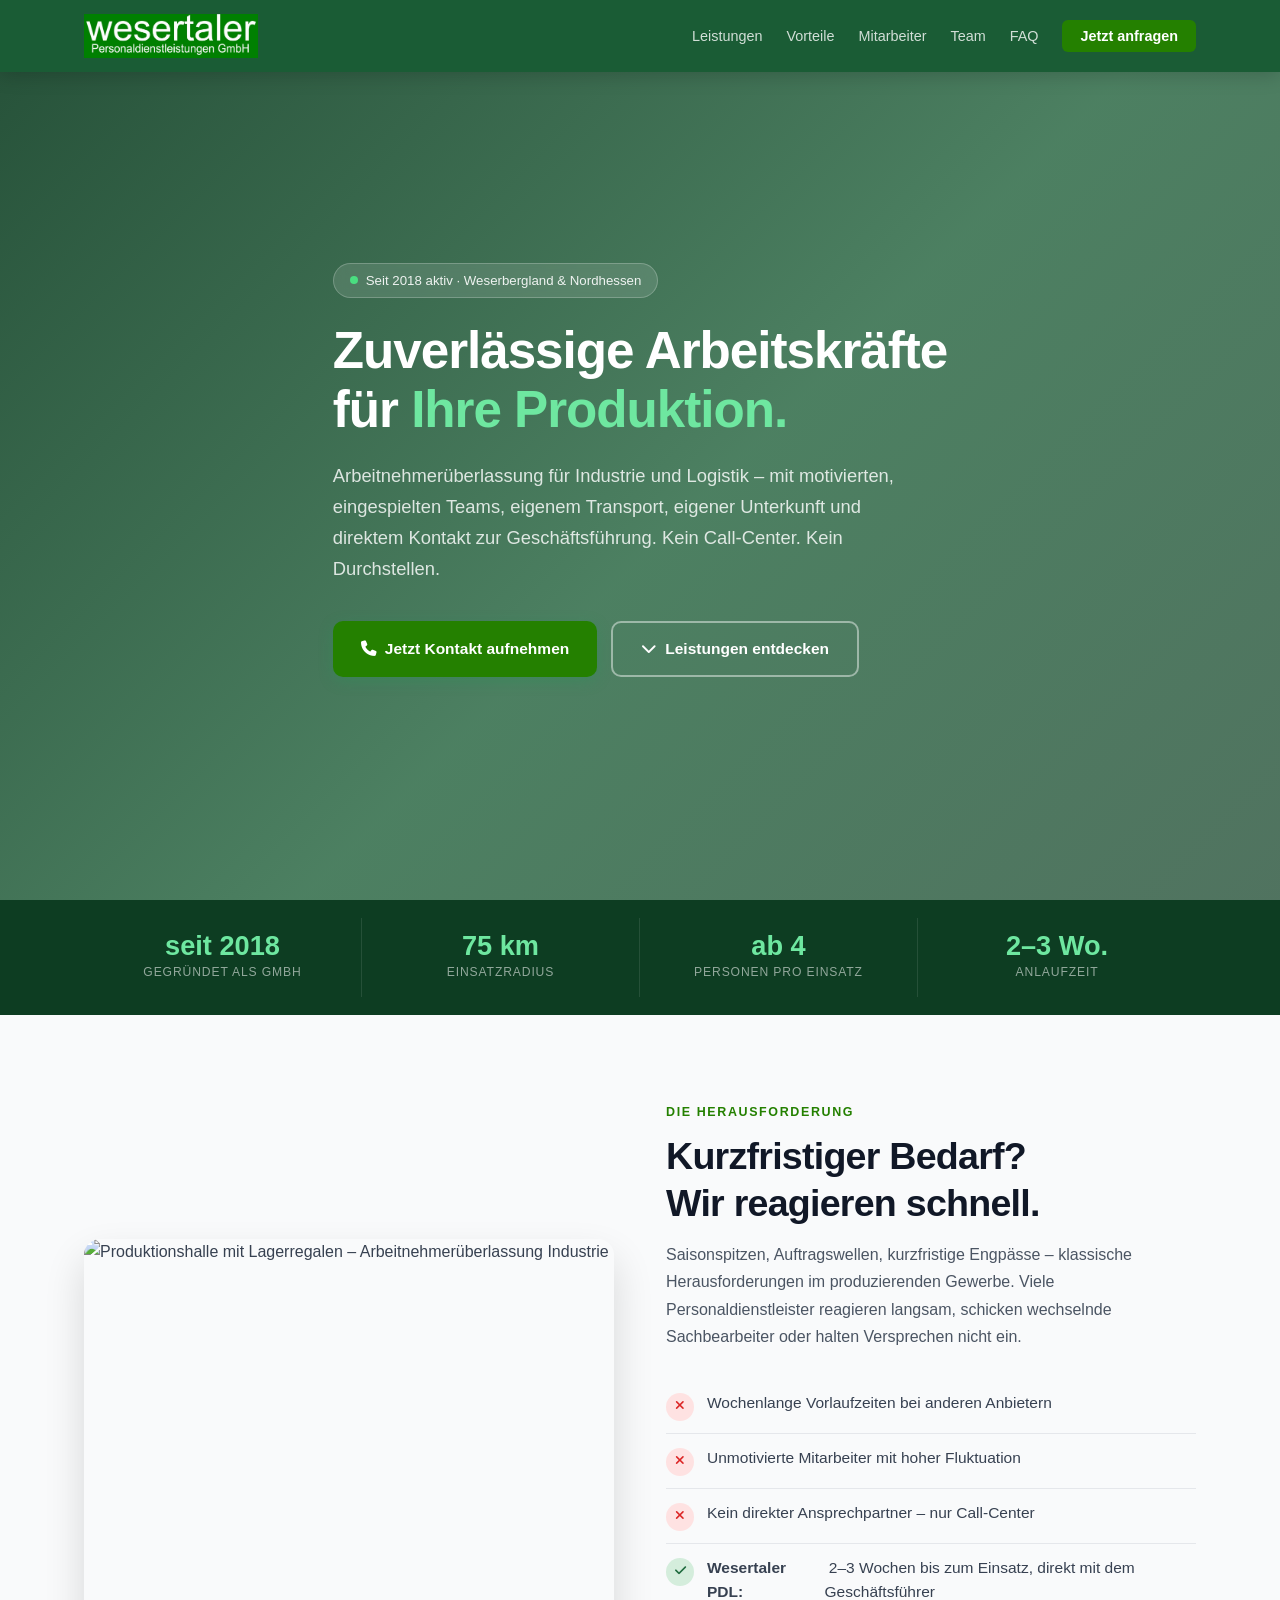
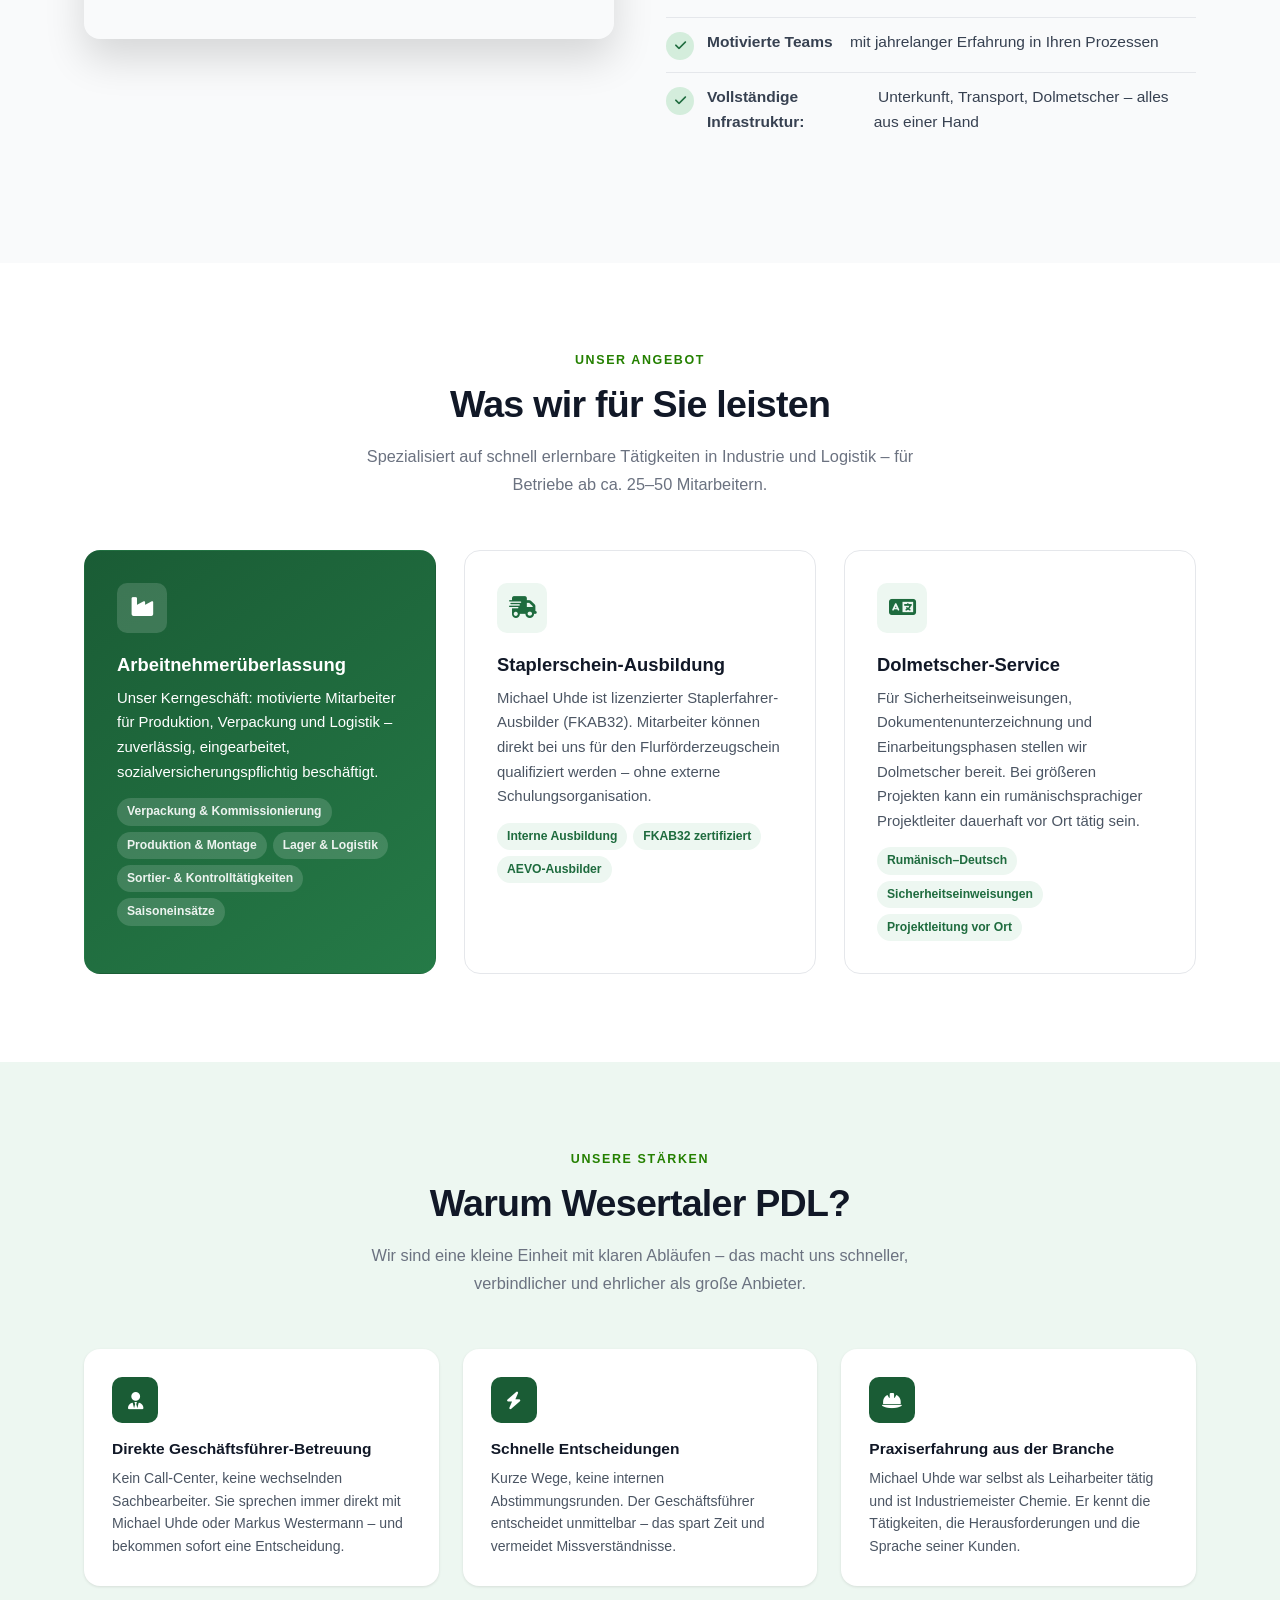
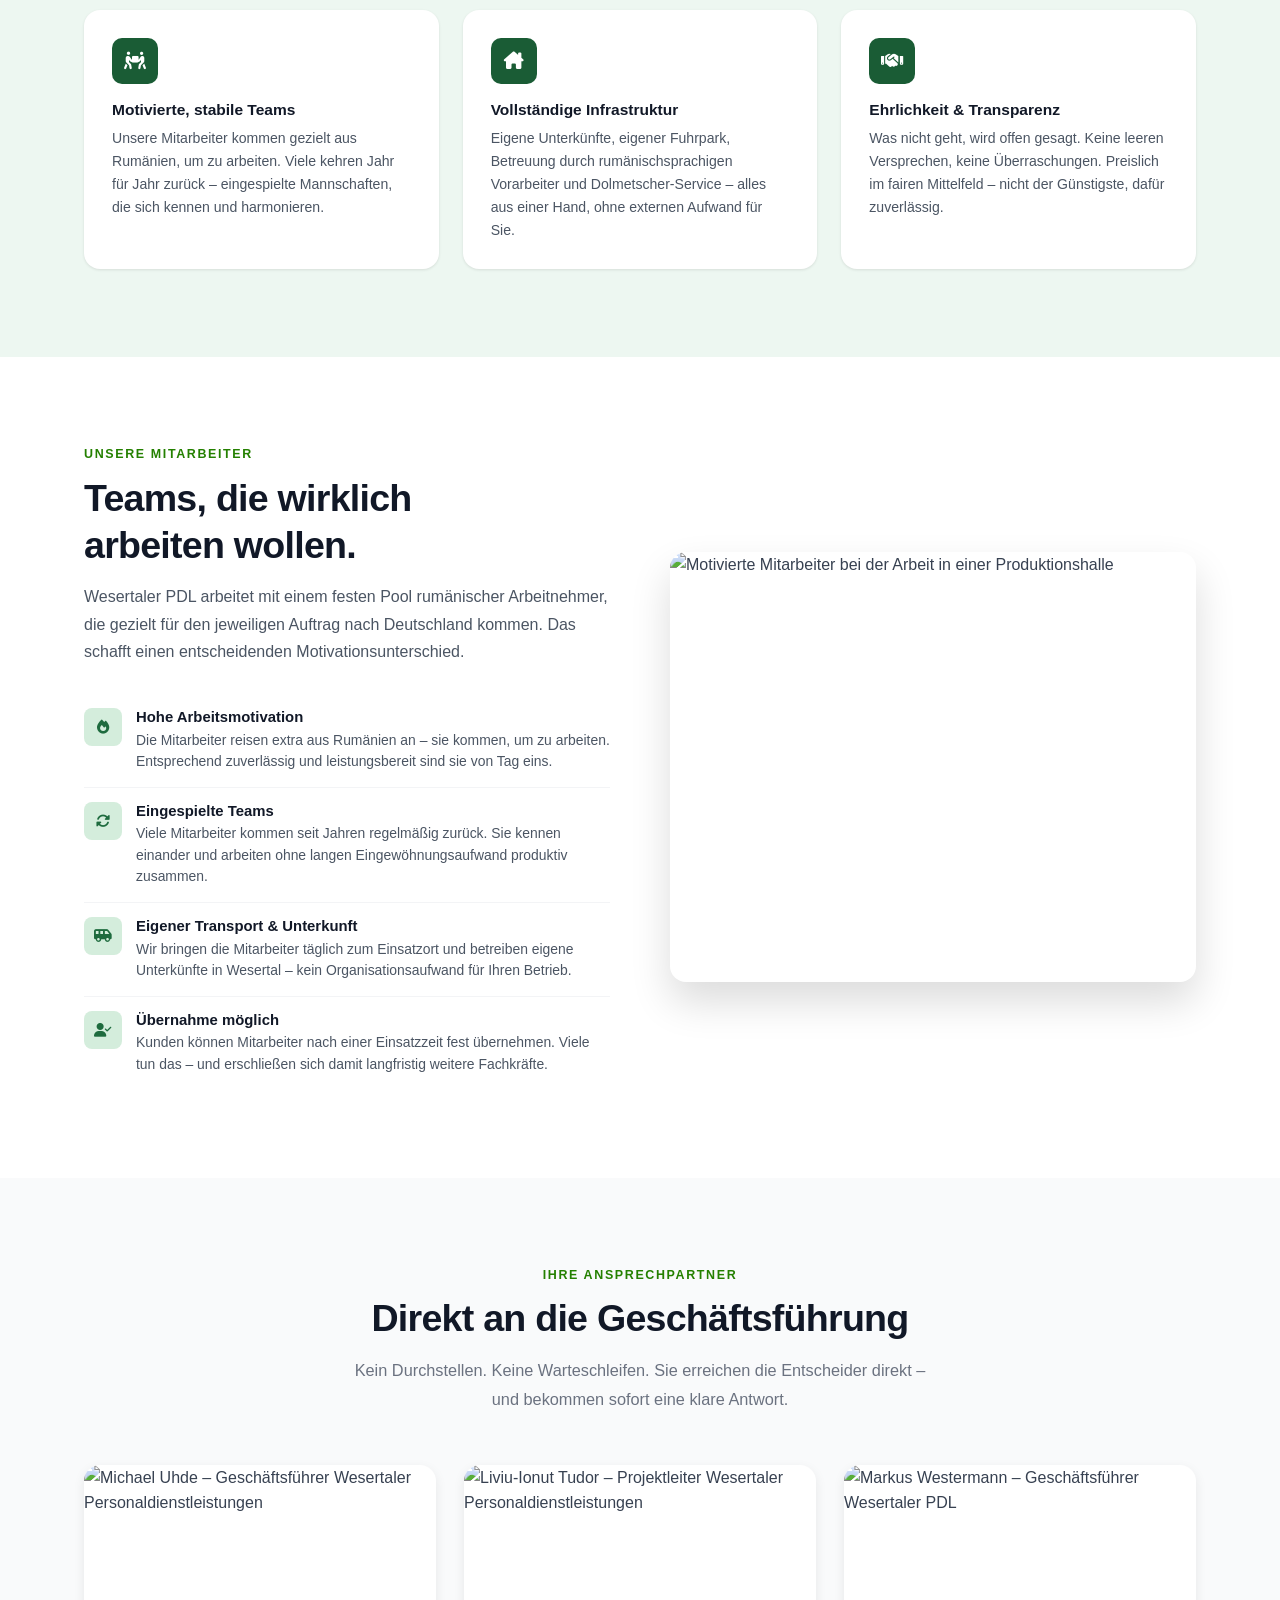
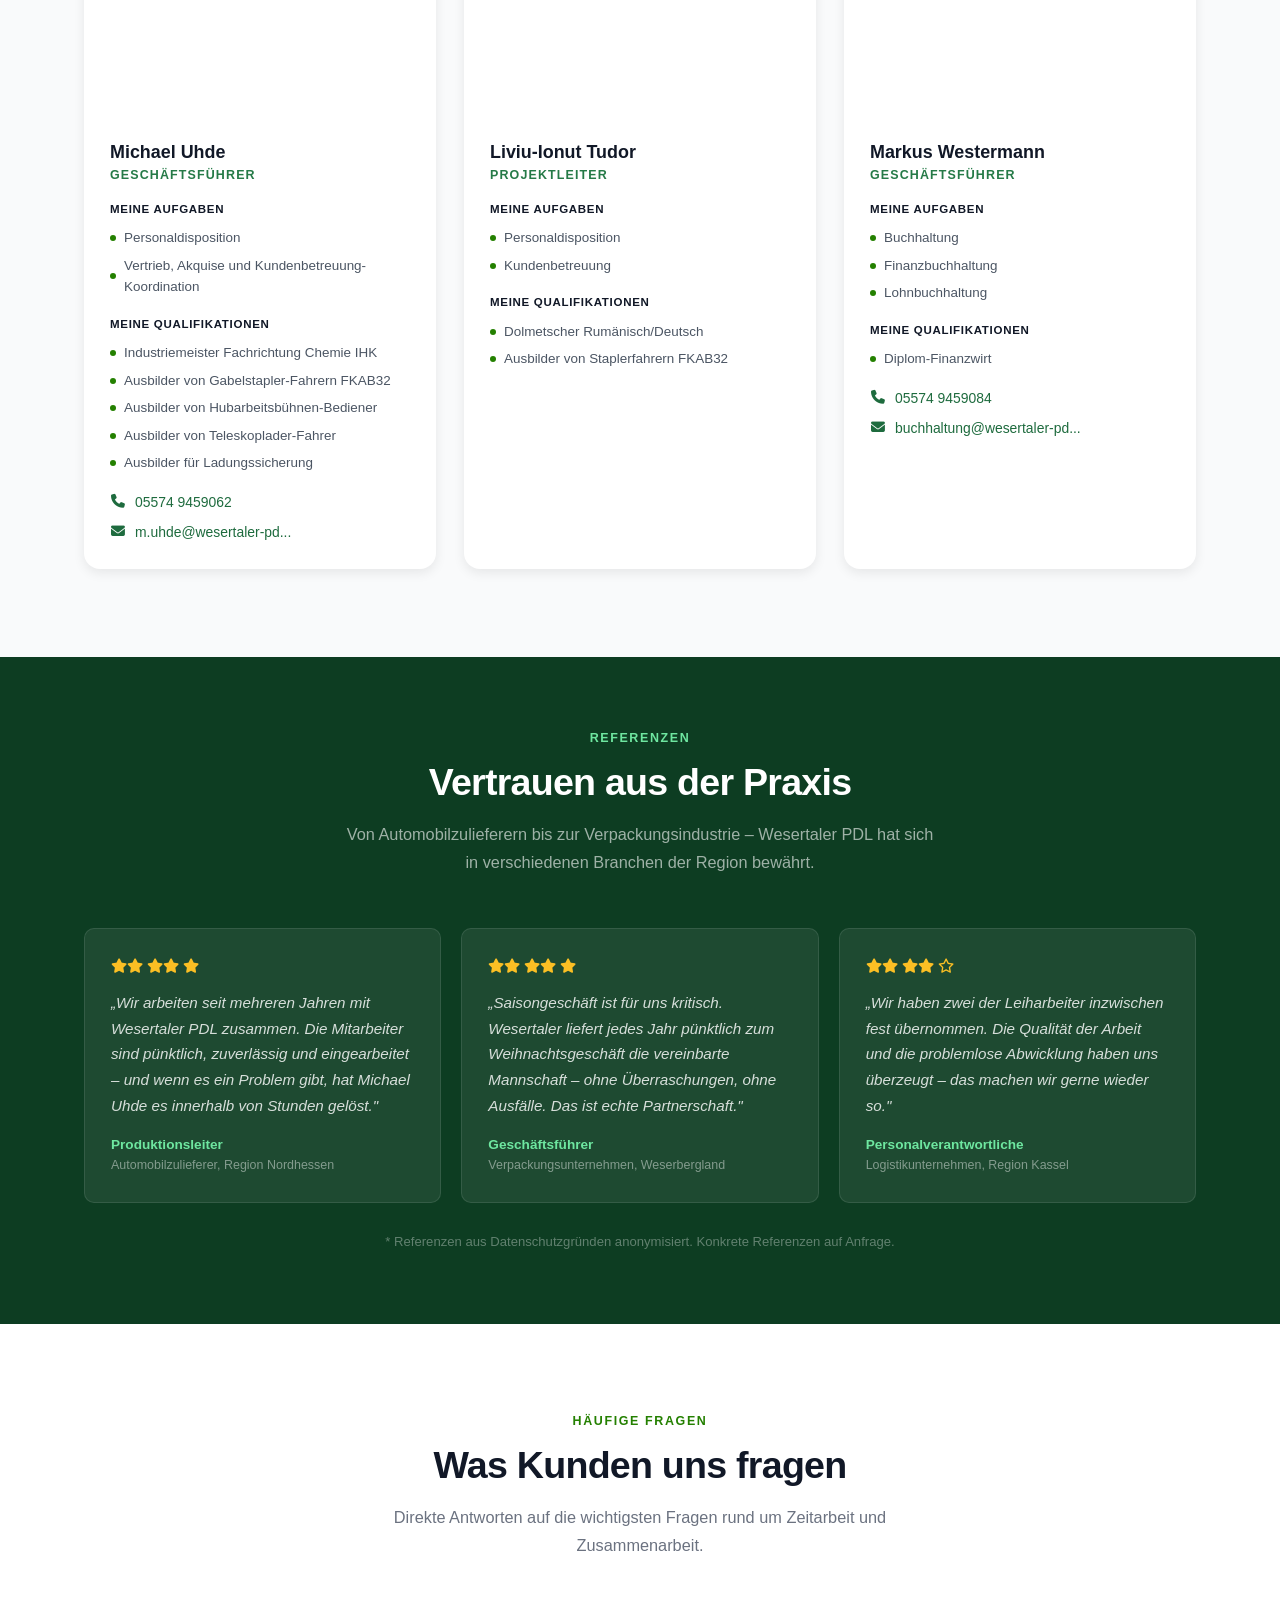
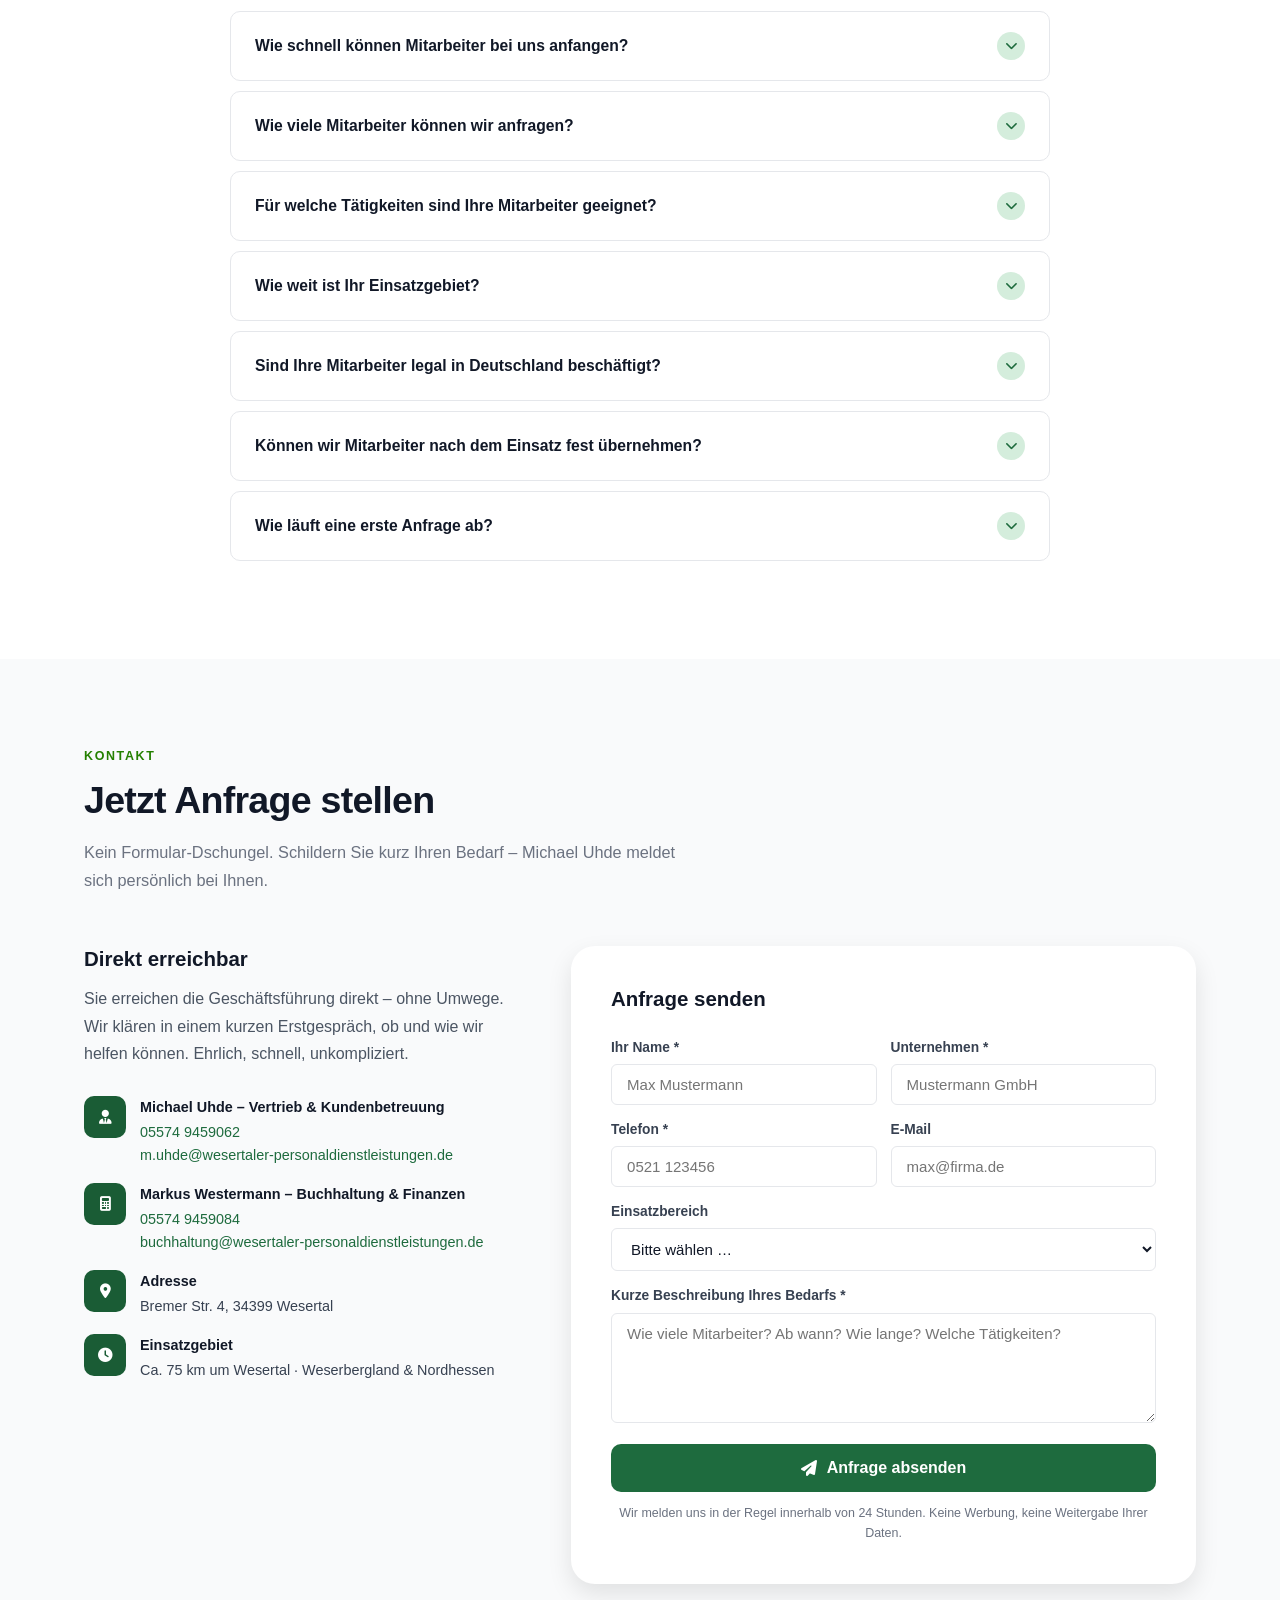
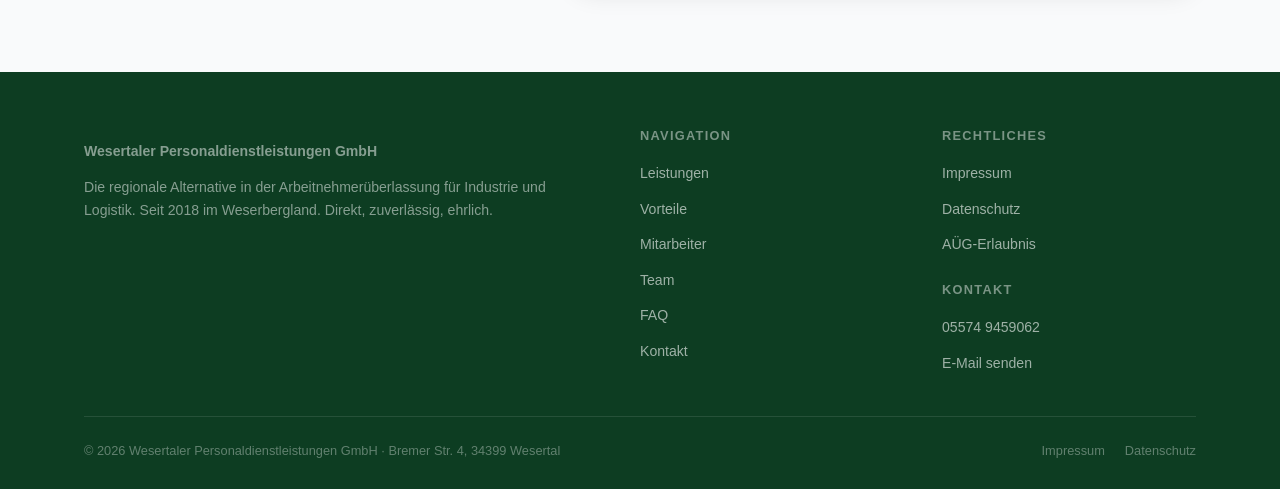
==== index.html @ f21f9b92 "Update index.html: Remove Google Fonts, adjust styles, and enhance team section with new member deta" ====
<!DOCTYPE html>
<html lang="de">
<head>
  <meta charset="UTF-8">
  <meta name="viewport" content="width=device-width, initial-scale=1.0">
  <title>Zeitarbeit Wesertal – Wesertaler Personaldienstleistungen GmbH</title>
  <meta name="description" content="Arbeitnehmerüberlassung für Industrie und Logistik im Weserbergland. Direkter Kontakt zur Geschäftsführung, motivierte Teams, schnelle Verfügbarkeit. ☎ 05574 9459062">
  <meta name="keywords" content="Zeitarbeit Wesertal, Leiharbeit Produktion Nordhessen, Personaldienstleister Mittelstand, Arbeitnehmerüberlassung Industrie, Zeitarbeitsfirma Weserbergland">
  <meta name="robots" content="index, follow">
  <meta property="og:title" content="Wesertaler Personaldienstleistungen GmbH – Zeitarbeit Industrie & Logistik">
  <meta property="og:description" content="Ihre regionale Alternative in der Arbeitnehmerüberlassung. Motivierte Teams für Produktion und Logistik. Direkt vom Geschäftsführer betreut.">
  <meta property="og:type" content="website">
  <meta property="og:url" content="https://www.wesertaler-personaldienstleistungen.de/">

  <link rel="stylesheet" href="https://cdnjs.cloudflare.com/ajax/libs/font-awesome/6.5.0/css/all.min.css">

  <style>
    /* ===== VARIABLEN & RESET ===== */
    *, *::before, *::after { box-sizing: border-box; margin: 0; padding: 0; }

    :root {
      --brand: #248000;
      --g900: #0d3d22;
      --g800: #1a5c35;
      --g700: #1e6b3e;
      --g600: #257a47;
      --g500: #2e9158;
      --g400: #3dab6d;
      --g100: #d4eddc;
      --g50:  #edf7f1;
      --white: #ffffff;
      --gray50:  #f9fafb;
      --gray100: #f3f4f6;
      --gray200: #e5e7eb;
      --gray300: #d1d5db;
      --gray500: #6b7280;
      --gray600: #4b5563;
      --gray700: #374151;
      --gray900: #111827;
      --shadow-sm: 0 1px 3px rgba(0,0,0,.1);
      --shadow-md: 0 4px 12px rgba(0,0,0,.08);
      --shadow-lg: 0 10px 24px rgba(0,0,0,.1);
      --shadow-xl: 0 20px 40px rgba(0,0,0,.14);
      --r-sm: 6px; --r-md: 10px; --r-lg: 16px; --r-xl: 24px;
      --font-head: 'Arial Black', 'Arial Bold', Arial, sans-serif;
      --font: Arial, 'Helvetica Neue', Helvetica, sans-serif;
    }

    html { scroll-behavior: smooth; }

    body {
      font-family: var(--font);
      color: var(--gray700);
      line-height: 1.6;
      font-size: 16px;
      background: var(--white);
    }

    h1, h2, h3, h4, h5 { font-family: var(--font-head); color: var(--gray900); line-height: 1.25; font-weight: 900; }
    a { color: inherit; text-decoration: none; }
    img { max-width: 100%; height: auto; display: block; }

    .container { max-width: 1160px; margin: 0 auto; padding: 0 24px; }

    /* ===== NAVIGATION ===== */
    .nav {
      position: fixed; top: 0; left: 0; right: 0; z-index: 100;
      background: var(--g800);
      box-shadow: 0 2px 20px rgba(0,0,0,.2);
    }
    .nav-inner {
      display: flex; align-items: center; justify-content: space-between;
      padding: 14px 24px; max-width: 1160px; margin: 0 auto;
    }
    .nav-logo {
      display: flex; align-items: center;
    }
    .nav-logo-img {
      height: 44px; width: auto; display: block;
    }
    .nav-links { display: flex; align-items: center; gap: 24px; list-style: none; }
    .nav-links a {
      color: rgba(255,255,255,.8); font-size: .9rem; font-weight: 500;
      transition: color .2s;
    }
    .nav-links a:hover { color: var(--white); }
    .nav-cta {
      background: var(--brand) !important; color: var(--white) !important;
      padding: 8px 18px !important; border-radius: var(--r-sm) !important;
      font-weight: 600 !important;
    }
    .nav-cta:hover { background: var(--g400) !important; }
    .nav-toggle {
      display: none; background: none; border: none;
      color: white; font-size: 1.4rem; cursor: pointer;
    }

    /* ===== HERO ===== */
    .hero {
      position: relative; min-height: 100vh;
      display: flex; align-items: center; overflow: hidden;
    }
    .hero-bg {
      position: absolute; inset: 0;
      background-image: url('https://images.unsplash.com/photo-1504328345606-18bbc8c9d7d1?w=1600&q=80');
      background-size: cover; background-position: center;
    }
    .hero-overlay {
      position: absolute; inset: 0;
      background: linear-gradient(135deg, rgba(13,61,34,.90) 0%, rgba(26,92,53,.78) 55%, rgba(13,61,34,.72) 100%);
    }
    .hero-content {
      position: relative; z-index: 1; color: white;
      max-width: 740px; padding: 120px 24px 80px;
    }
    .hero-badge {
      display: inline-flex; align-items: center; gap: 8px;
      background: rgba(255,255,255,.12); border: 1px solid rgba(255,255,255,.22);
      backdrop-filter: blur(8px); padding: 6px 16px;
      border-radius: 100px; font-size: .83rem; font-weight: 500;
      color: rgba(255,255,255,.9); margin-bottom: 24px;
    }
    .hero-badge-dot {
      width: 8px; height: 8px; background: #4ade80;
      border-radius: 50%; animation: pulse 2s infinite;
    }
    @keyframes pulse { 0%,100%{opacity:1} 50%{opacity:.35} }

    .hero h1 {
      color: white;
      font-size: clamp(2rem, 5vw, 3.2rem);
      font-weight: 800; line-height: 1.15;
      margin-bottom: 20px; letter-spacing: -.02em;
    }
    .hero h1 span { color: #6ee7a0; }
    .hero-sub {
      font-size: clamp(.95rem, 2vw, 1.15rem);
      color: rgba(255,255,255,.82); line-height: 1.7;
      margin-bottom: 36px; max-width: 580px;
    }
    .hero-btns { display: flex; gap: 14px; flex-wrap: wrap; }

    .btn {
      display: inline-flex; align-items: center; gap: 8px;
      padding: 14px 28px; border-radius: var(--r-md);
      font-size: .97rem; font-weight: 600;
      cursor: pointer; border: none; transition: all .2s;
    }
    .btn-primary {
      background: var(--brand); color: white;
      box-shadow: 0 4px 14px rgba(46,145,88,.45);
    }
    .btn-primary:hover {
      background: var(--g400); transform: translateY(-2px);
      box-shadow: 0 6px 20px rgba(46,145,88,.55);
    }
    .btn-outline {
      background: transparent; color: white;
      border: 2px solid rgba(255,255,255,.45);
    }
    .btn-outline:hover {
      background: rgba(255,255,255,.1);
      border-color: rgba(255,255,255,.8);
    }

    /* ===== STATS BAR ===== */
    .stats-bar { background: var(--g900); padding: 18px 0; }
    .stats-inner {
      display: grid; grid-template-columns: repeat(4,1fr);
      max-width: 1160px; margin: 0 auto; padding: 0 24px;
    }
    .stat-item {
      display: flex; flex-direction: column; align-items: center;
      padding: 14px; text-align: center;
      border-right: 1px solid rgba(255,255,255,.1);
    }
    .stat-item:last-child { border-right: none; }
    .stat-num {
      font-size: 1.7rem; font-weight: 800;
      color: #6ee7a0; line-height: 1; margin-bottom: 4px;
    }
    .stat-lbl {
      font-size: .76rem; color: rgba(255,255,255,.55);
      font-weight: 500; text-transform: uppercase; letter-spacing: .07em;
    }

    /* ===== SECTIONS ALLGEMEIN ===== */
    section { padding: 88px 0; }
    .sec-label {
      font-size: .78rem; font-weight: 700; text-transform: uppercase;
      letter-spacing: .13em; color: var(--brand); margin-bottom: 10px;
    }
    .sec-title {
      font-size: clamp(1.6rem, 3vw, 2.35rem);
      font-weight: 800; color: var(--gray900);
      margin-bottom: 14px; letter-spacing: -.02em;
    }
    .sec-sub {
      font-size: 1.02rem; color: var(--gray500);
      max-width: 600px; line-height: 1.72;
    }
    .sec-header { margin-bottom: 52px; }
    .text-center { text-align: center; }
    .text-center .sec-sub { margin: 0 auto; }

    /* ===== PROBLEM / LÖSUNG ===== */
    .problem { background: var(--gray50); }
    .problem-grid {
      display: grid; grid-template-columns: 1fr 1fr;
      gap: 52px; align-items: center;
    }
    .problem-img {
      border-radius: var(--r-lg); overflow: hidden;
      box-shadow: var(--shadow-xl);
    }
    .problem-img img { width: 100%; height: 400px; object-fit: cover; }
    .problem-list { list-style: none; margin: 28px 0; }
    .problem-list li {
      display: flex; align-items: flex-start; gap: 13px;
      padding: 12px 0; border-bottom: 1px solid var(--gray200);
      font-size: .97rem; color: var(--gray700); line-height: 1.6;
    }
    .problem-list li:last-child { border-bottom: none; }
    .pl-icon {
      width: 28px; height: 28px; border-radius: 50%;
      display: flex; align-items: center; justify-content: center;
      font-size: .8rem; flex-shrink: 0; margin-top: 2px;
    }
    .pl-icon.bad  { background: #fee2e2; color: #dc2626; }
    .pl-icon.good { background: var(--g100); color: var(--g700); }

    /* ===== LEISTUNGEN ===== */
    .leistungen { background: var(--white); }
    .leistungen-grid {
      display: grid; grid-template-columns: repeat(3,1fr); gap: 28px;
    }
    .l-card {
      background: var(--white); border: 1px solid var(--gray200);
      border-radius: var(--r-lg); padding: 32px;
      transition: all .25s; position: relative; overflow: hidden;
    }
    .l-card::before {
      content: ''; position: absolute; top: 0; left: 0; right: 0;
      height: 4px;
      background: linear-gradient(90deg, var(--g700), var(--g400));
      opacity: 0; transition: opacity .25s;
    }
    .l-card:hover { box-shadow: var(--shadow-xl); transform: translateY(-4px); border-color: var(--g100); }
    .l-card:hover::before { opacity: 1; }
    .l-card.featured {
      background: linear-gradient(145deg, var(--g800) 0%, var(--g600) 100%);
      border-color: transparent;
    }
    .l-card.featured h3,
    .l-card.featured p { color: white; }
    .l-card.featured .l-icon { background: rgba(255,255,255,.15); color: white; }
    .l-card.featured .l-tag { background: rgba(255,255,255,.15); color: rgba(255,255,255,.9); }
    .l-icon {
      width: 50px; height: 50px; background: var(--g50);
      border-radius: var(--r-md); display: flex; align-items: center;
      justify-content: center; font-size: 1.35rem;
      color: var(--g700); margin-bottom: 20px;
    }
    .l-card h3 { font-size: 1.15rem; font-weight: 700; margin-bottom: 10px; }
    .l-card p  { font-size: .93rem; color: var(--gray600); line-height: 1.65; margin-bottom: 14px; }
    .l-tags { display: flex; flex-wrap: wrap; gap: 6px; margin-top: 14px; }
    .l-tag {
      background: var(--g50); color: var(--g700);
      font-size: .76rem; font-weight: 600;
      padding: 4px 10px; border-radius: 100px;
    }

    /* ===== VORTEILE ===== */
    .vorteile { background: var(--g50); }
    .vorteile-grid { display: grid; grid-template-columns: repeat(3,1fr); gap: 24px; }
    .v-card {
      background: var(--white); border-radius: var(--r-lg);
      padding: 28px; box-shadow: var(--shadow-sm);
      transition: box-shadow .2s, transform .2s;
    }
    .v-card:hover { box-shadow: var(--shadow-md); transform: translateY(-3px); }
    .v-icon {
      width: 46px; height: 46px; background: var(--g800);
      border-radius: var(--r-md); display: flex; align-items: center;
      justify-content: center; font-size: 1.1rem;
      color: white; margin-bottom: 16px;
    }
    .v-card h4 { font-size: .97rem; font-weight: 700; margin-bottom: 8px; }
    .v-card p  { font-size: .88rem; color: var(--gray600); line-height: 1.62; }

    /* ===== MITARBEITER ===== */
    .mitarbeiter { background: var(--white); }
    .ma-grid {
      display: grid; grid-template-columns: 1fr 1fr;
      gap: 60px; align-items: center;
    }
    .ma-img {
      border-radius: var(--r-lg); overflow: hidden;
      box-shadow: var(--shadow-xl);
    }
    .ma-img img { width: 100%; height: 430px; object-fit: cover; }
    .ma-list { list-style: none; margin-top: 28px; }
    .ma-list li {
      display: flex; align-items: flex-start; gap: 14px;
      padding: 14px 0; border-bottom: 1px solid var(--gray100);
    }
    .ma-list li:last-child { border-bottom: none; }
    .ma-icon {
      width: 38px; height: 38px; background: var(--g100);
      color: var(--g700); border-radius: 8px;
      display: flex; align-items: center; justify-content: center;
      font-size: .88rem; flex-shrink: 0;
    }
    .ma-text h5 { font-size: .93rem; font-weight: 700; color: var(--gray900); margin-bottom: 3px; }
    .ma-text p  { font-size: .87rem; color: var(--gray600); line-height: 1.55; }

    /* ===== TEAM ===== */
    .team { background: var(--gray50); }
    .team-grid {
      display: grid; grid-template-columns: repeat(3,1fr);
      gap: 28px; max-width: 1140px; margin: 0 auto;
    }
    .t-card {
      background: var(--white); border-radius: var(--r-lg);
      overflow: hidden; box-shadow: var(--shadow-md);
      transition: all .25s;
    }
    .t-card:hover { box-shadow: var(--shadow-xl); transform: translateY(-4px); }
    .t-photo {
      width: 100%; height: 250px;
      object-fit: cover; object-position: top center;
    }
    .t-info { padding: 26px; }
    .t-info h3 { font-size: 1.12rem; font-weight: 700; margin-bottom: 3px; }
    .t-role {
      font-size: .78rem; color: var(--g600); font-weight: 700;
      text-transform: uppercase; letter-spacing: .09em; margin-bottom: 14px;
    }
    .t-section-label {
      font-size: .72rem; font-weight: 700; color: var(--gray900);
      text-transform: uppercase; letter-spacing: .06em;
      margin: 0 0 6px;
    }
    .t-section-label + .t-creds { margin-bottom: 14px; }
    .t-creds { list-style: none; margin-bottom: 20px; }
    .t-creds li {
      font-size: .84rem; color: var(--gray600);
      padding: 3px 0; display: flex; align-items: center; gap: 8px;
    }
    .t-creds li::before {
      content: ''; width: 6px; height: 6px;
      background: var(--brand); border-radius: 50%; flex-shrink: 0;
    }
    .t-contacts { display: flex; flex-direction: column; gap: 8px; }
    .t-contact {
      display: flex; align-items: center; gap: 9px;
      font-size: .87rem; color: var(--g700); transition: color .2s;
    }
    .t-contact:hover { color: var(--g500); }
    .t-contact i { width: 16px; text-align: center; }

    /* ===== REFERENZEN ===== */
    .referenzen { background: var(--g900); padding: 72px 0; }
    .referenzen .sec-label { color: #6ee7a0; }
    .referenzen .sec-title { color: white; }
    .referenzen .sec-sub { color: rgba(255,255,255,.6); }
    .ref-grid { display: grid; grid-template-columns: repeat(3,1fr); gap: 20px; }
    .ref-card {
      background: rgba(255,255,255,.07); border: 1px solid rgba(255,255,255,.1);
      border-radius: var(--r-md); padding: 26px;
    }
    .ref-stars { color: #fbbf24; font-size: .9rem; margin-bottom: 12px; }
    .ref-quote {
      font-size: .95rem; color: rgba(255,255,255,.82);
      line-height: 1.68; font-style: italic; margin-bottom: 16px;
    }
    .ref-name { font-size: .85rem; font-weight: 600; color: #6ee7a0; }
    .ref-co   { font-size: .78rem; color: rgba(255,255,255,.45); }

    /* ===== FAQ ===== */
    .faq { background: var(--white); }
    .faq-list { max-width: 820px; margin: 0 auto; }
    .faq-item {
      border: 1px solid var(--gray200);
      border-radius: var(--r-md); margin-bottom: 10px; overflow: hidden;
    }
    .faq-q {
      width: 100%; display: flex; align-items: center;
      justify-content: space-between; padding: 20px 24px;
      background: none; border: none; text-align: left;
      cursor: pointer; font-family: var(--font);
      font-size: .98rem; font-weight: 600;
      color: var(--gray900); gap: 16px; transition: background .2s;
    }
    .faq-q:hover { background: var(--gray50); }
    .faq-q.open  { background: var(--g50); color: var(--g800); }
    .faq-icon {
      width: 28px; height: 28px; background: var(--g100);
      color: var(--g700); border-radius: 50%;
      display: flex; align-items: center; justify-content: center;
      font-size: .78rem; flex-shrink: 0;
      transition: transform .3s, background .2s;
    }
    .faq-q.open .faq-icon {
      transform: rotate(180deg);
      background: var(--g600); color: white;
    }
    .faq-a {
      max-height: 0; overflow: hidden;
      transition: max-height .35s ease, padding .3s;
      background: var(--g50);
      font-size: .94rem; color: var(--gray600); line-height: 1.72;
      padding: 0 24px;
    }
    .faq-a.open { max-height: 300px; padding: 4px 24px 20px; }

    /* ===== KONTAKT ===== */
    .kontakt { background: var(--gray50); }
    .kontakt-grid {
      display: grid; grid-template-columns: 1fr 1.45fr;
      gap: 56px; align-items: start;
    }
    .k-info h3 { font-size: 1.28rem; margin-bottom: 14px; }
    .k-info p  { color: var(--gray600); line-height: 1.72; margin-bottom: 28px; }
    .k-items { display: flex; flex-direction: column; gap: 16px; }
    .k-item { display: flex; align-items: flex-start; gap: 14px; }
    .k-item-icon {
      width: 42px; height: 42px; background: var(--g800);
      border-radius: var(--r-md); display: flex; align-items: center;
      justify-content: center; color: white; font-size: .9rem; flex-shrink: 0;
    }
    .k-item-text { font-size: .9rem; }
    .k-item-text strong { display: block; color: var(--gray900); margin-bottom: 2px; }
    .k-item-text a { color: var(--g700); transition: color .2s; }
    .k-item-text a:hover { color: var(--g500); }
    .k-form {
      background: var(--white); border-radius: var(--r-xl);
      padding: 40px; box-shadow: var(--shadow-lg);
    }
    .k-form h3 { font-size: 1.28rem; margin-bottom: 26px; }
    .form-row { display: grid; grid-template-columns: 1fr 1fr; gap: 14px; }
    .form-group { margin-bottom: 14px; }
    .form-group label {
      display: block; font-size: .86rem; font-weight: 600;
      color: var(--gray700); margin-bottom: 5px;
    }
    .form-group input,
    .form-group select,
    .form-group textarea {
      width: 100%; padding: 11px 15px;
      border: 1.5px solid var(--gray200); border-radius: var(--r-sm);
      font-family: var(--font); font-size: .94rem;
      color: var(--gray900); background: var(--white);
      transition: border-color .2s, box-shadow .2s; outline: none;
    }
    .form-group input:focus,
    .form-group select:focus,
    .form-group textarea:focus {
      border-color: var(--g500);
      box-shadow: 0 0 0 3px rgba(46,145,88,.12);
    }
    .form-group textarea { resize: vertical; min-height: 110px; }
    .form-submit {
      width: 100%; padding: 15px; background: var(--g700);
      color: white; border: none; border-radius: var(--r-md);
      font-family: var(--font); font-size: 1rem; font-weight: 700;
      cursor: pointer; transition: background .2s, transform .15s;
      display: flex; align-items: center; justify-content: center; gap: 10px;
    }
    .form-submit:hover { background: var(--g600); transform: translateY(-2px); }
    .form-note {
      font-size: .78rem; color: var(--gray500);
      text-align: center; margin-top: 12px;
    }

    /* ===== FOOTER ===== */
    .footer {
      background: var(--g900);
      color: rgba(255,255,255,.65);
      padding: 56px 0 28px;
    }
    .footer-grid {
      display: grid; grid-template-columns: 2fr 1fr 1fr;
      gap: 48px; margin-bottom: 40px;
    }
    .footer-brand p {
      font-size: .88rem; line-height: 1.68;
      color: rgba(255,255,255,.5); margin-top: 12px;
    }
    .footer-brand-name {
      font-size: 1.05rem; font-weight: 700; color: white;
    }
    .footer h4 {
      font-size: .8rem; font-weight: 700;
      text-transform: uppercase; letter-spacing: .1em;
      color: rgba(255,255,255,.45); margin-bottom: 16px;
    }
    .footer ul { list-style: none; display: flex; flex-direction: column; gap: 10px; }
    .footer ul li a {
      font-size: .88rem; color: rgba(255,255,255,.6); transition: color .2s;
    }
    .footer ul li a:hover { color: white; }
    .footer-bottom {
      border-top: 1px solid rgba(255,255,255,.1);
      padding-top: 24px; display: flex;
      justify-content: space-between; flex-wrap: wrap; gap: 12px;
    }
    .footer-bottom p { font-size: .8rem; color: rgba(255,255,255,.35); }
    .footer-legal { display: flex; gap: 20px; }
    .footer-legal a {
      font-size: .8rem; color: rgba(255,255,255,.35); transition: color .2s;
    }
    .footer-legal a:hover { color: rgba(255,255,255,.75); }

    /* ===== RESPONSIVE ===== */
    @media (max-width: 1024px) {
      .leistungen-grid,
      .vorteile-grid { grid-template-columns: 1fr 1fr; }
      .team-grid { grid-template-columns: 1fr; max-width: 420px; }
      .footer-grid { grid-template-columns: 1fr 1fr; }
    }
    @media (max-width: 768px) {
      section { padding: 60px 0; }
      .nav-links { display: none; }
      .nav-toggle { display: block; }
      .nav-links.open {
        display: flex; flex-direction: column;
        position: absolute; top: 100%; left: 0; right: 0;
        background: var(--g900); padding: 20px 24px; gap: 16px;
      }
      .hero h1 { font-size: 2rem; }
      .hero-content { padding: 100px 24px 60px; }
      .hero-btns { flex-direction: column; }
      .stats-inner { grid-template-columns: repeat(2,1fr); }
      .stat-item:nth-child(2) { border-right: none; }
      .problem-grid,
      .ma-grid,
      .kontakt-grid { grid-template-columns: 1fr; }
      .leistungen-grid,
      .vorteile-grid { grid-template-columns: 1fr; }
      .team-grid { grid-template-columns: 1fr; max-width: 400px; }
      .ref-grid { grid-template-columns: 1fr; }
      .form-row { grid-template-columns: 1fr; }
      .k-form { padding: 28px 20px; }
      .footer-grid { grid-template-columns: 1fr; gap: 28px; }
    }
  </style>

  <!-- Schema.org JSON-LD -->
  <script type="application/ld+json">
  {
    "@context": "https://schema.org",
    "@graph": [
      {
        "@type": "LocalBusiness",
        "@id": "https://www.wesertaler-personaldienstleistungen.de/#org",
        "name": "Wesertaler Personaldienstleistungen GmbH",
        "url": "https://www.wesertaler-personaldienstleistungen.de/",
        "telephone": "+49-5574-9459062",
        "email": "m.uhde@wesertaler-personaldienstleistungen.de",
        "foundingDate": "2018",
        "description": "Arbeitnehmerüberlassung für Industrie und Logistik im Weserbergland. Motivierte rumänische Arbeitnehmer, direkte Geschäftsführer-Betreuung, eigene Unterkunft und Transport.",
        "address": {
          "@type": "PostalAddress",
          "streetAddress": "Bremer Str. 4",
          "postalCode": "34399",
          "addressLocality": "Wesertal",
          "addressCountry": "DE"
        },
        "areaServed": {
          "@type": "GeoCircle",
          "geoMidpoint": { "@type": "GeoCoordinates", "postalCode": "34399", "addressCountry": "DE" },
          "geoRadius": "75000"
        }
      },
      {
        "@type": "Person",
        "name": "Michael Uhde",
        "jobTitle": "Geschäftsführer Vertrieb, Personal & Kundenbetreuung",
        "telephone": "+49-5574-9459062",
        "email": "m.uhde@wesertaler-personaldienstleistungen.de",
        "worksFor": { "@id": "https://www.wesertaler-personaldienstleistungen.de/#org" }
      },
      {
        "@type": "FAQPage",
        "mainEntity": [
          {
            "@type": "Question",
            "name": "Wie schnell können Mitarbeiter verfügbar sein?",
            "acceptedAnswer": { "@type": "Answer", "text": "In der Regel 2–3 Wochen vom Erstgespräch bis zum Einsatzstart. Bei dringendem Bedarf versuchen wir, schneller zu reagieren." }
          },
          {
            "@type": "Question",
            "name": "Für welche Bereiche stellen Sie Mitarbeiter?",
            "acceptedAnswer": { "@type": "Answer", "text": "Wir spezialisieren uns auf Industrie und Logistik: Verpackung, Kommissionierung, Produktion (Hilfstätigkeiten), Lager und Sortierung. Mindestens 4 Personen, typische Einsätze ab mehreren Wochen." }
          },
          {
            "@type": "Question",
            "name": "Wie weit ist Ihr Einsatzgebiet?",
            "acceptedAnswer": { "@type": "Answer", "text": "Unser Einsatzgebiet umfasst ca. 75 km um Wesertal (34399) – schwerpunktmäßig Mittelstand und produzierendes Gewerbe in der Region Weserbergland und Nordhessen." }
          }
        ]
      }
    ]
  }
  </script>
</head>
<body>

  <!-- ===== NAVIGATION ===== -->
  <nav class="nav" id="nav">
    <div class="nav-inner">
      <a href="index.html" class="nav-logo" aria-label="Wesertaler Personaldienstleistungen GmbH – Startseite">
        <img src="Logo_WPDL.jpg" alt="Wesertaler Personaldienstleistungen GmbH" class="nav-logo-img">
      </a>
      <ul class="nav-links" id="navLinks">
        <li><a href="#leistungen">Leistungen</a></li>
        <li><a href="#vorteile">Vorteile</a></li>
        <li><a href="#mitarbeiter">Mitarbeiter</a></li>
        <li><a href="#team">Team</a></li>
        <li><a href="#faq">FAQ</a></li>
        <li><a href="#kontakt" class="nav-cta">Jetzt anfragen</a></li>
      </ul>
      <button class="nav-toggle" id="navToggle" aria-label="Menü öffnen">
        <i class="fa-solid fa-bars"></i>
      </button>
    </div>
  </nav>

  <!-- ===== HERO ===== -->
  <section class="hero" id="start">
    <div class="hero-bg"></div>
    <div class="hero-overlay"></div>
    <div class="hero-content container">
      <div class="hero-badge">
        <span class="hero-badge-dot"></span>
        Seit 2018 aktiv · Weserbergland & Nordhessen
      </div>
      <h1>
        Zuverlässige Arbeitskräfte<br>
        für <span>Ihre Produktion.</span>
      </h1>
      <p class="hero-sub">
        Arbeitnehmerüberlassung für Industrie und Logistik – mit motivierten, 
        eingespielten Teams, eigenem Transport, eigener Unterkunft und 
        direktem Kontakt zur Geschäftsführung. Kein Call-Center. Kein Durchstellen.
      </p>
      <div class="hero-btns">
        <a href="#kontakt" class="btn btn-primary">
          <i class="fa-solid fa-phone"></i> Jetzt Kontakt aufnehmen
        </a>
        <a href="#leistungen" class="btn btn-outline">
          <i class="fa-solid fa-chevron-down"></i> Leistungen entdecken
        </a>
      </div>
    </div>
  </section>

  <!-- ===== STATS BAR ===== -->
  <div class="stats-bar">
    <div class="stats-inner">
      <div class="stat-item">
        <span class="stat-num">seit 2018</span>
        <span class="stat-lbl">Gegründet als GmbH</span>
      </div>
      <div class="stat-item">
        <span class="stat-num">75 km</span>
        <span class="stat-lbl">Einsatzradius</span>
      </div>
      <div class="stat-item">
        <span class="stat-num">ab 4</span>
        <span class="stat-lbl">Personen pro Einsatz</span>
      </div>
      <div class="stat-item">
        <span class="stat-num">2–3 Wo.</span>
        <span class="stat-lbl">Anlaufzeit</span>
      </div>
    </div>
  </div>

  <!-- ===== PROBLEM / LÖSUNG ===== -->
  <section class="problem" id="problem">
    <div class="container">
      <div class="problem-grid">
        <div class="problem-img">
          <img
            src="https://images.unsplash.com/photo-1565793298595-6a879b1d9492?w=900&q=80"
            alt="Produktionshalle mit Lagerregalen – Arbeitnehmerüberlassung Industrie"
            loading="lazy"
          >
        </div>
        <div class="problem-content">
          <p class="sec-label">Die Herausforderung</p>
          <h2 class="sec-title">Kurzfristiger Bedarf?<br>Wir reagieren schnell.</h2>
          <p style="color:var(--gray600); line-height:1.72; margin-bottom:8px;">
            Saisonspitzen, Auftragswellen, kurzfristige Engpässe – klassische Herausforderungen 
            im produzierenden Gewerbe. Viele Personaldienstleister reagieren langsam, 
            schicken wechselnde Sachbearbeiter oder halten Versprechen nicht ein.
          </p>
          <ul class="problem-list">
            <li>
              <span class="pl-icon bad"><i class="fa-solid fa-xmark"></i></span>
              Wochenlange Vorlaufzeiten bei anderen Anbietern
            </li>
            <li>
              <span class="pl-icon bad"><i class="fa-solid fa-xmark"></i></span>
              Unmotivierte Mitarbeiter mit hoher Fluktuation
            </li>
            <li>
              <span class="pl-icon bad"><i class="fa-solid fa-xmark"></i></span>
              Kein direkter Ansprechpartner – nur Call-Center
            </li>
            <li>
              <span class="pl-icon good"><i class="fa-solid fa-check"></i></span>
              <strong>Wesertaler PDL:</strong>&nbsp;2–3 Wochen bis zum Einsatz, direkt mit dem Geschäftsführer
            </li>
            <li>
              <span class="pl-icon good"><i class="fa-solid fa-check"></i></span>
              <strong>Motivierte Teams</strong>&nbsp;mit jahrelanger Erfahrung in Ihren Prozessen
            </li>
            <li>
              <span class="pl-icon good"><i class="fa-solid fa-check"></i></span>
              <strong>Vollständige Infrastruktur:</strong>&nbsp;Unterkunft, Transport, Dolmetscher – alles aus einer Hand
            </li>
          </ul>
        </div>
      </div>
    </div>
  </section>

  <!-- ===== LEISTUNGEN ===== -->
  <section class="leistungen" id="leistungen">
    <div class="container">
      <div class="sec-header text-center">
        <p class="sec-label">Unser Angebot</p>
        <h2 class="sec-title">Was wir für Sie leisten</h2>
        <p class="sec-sub">
          Spezialisiert auf schnell erlernbare Tätigkeiten in Industrie und Logistik – 
          für Betriebe ab ca. 25–50 Mitarbeitern.
        </p>
      </div>
      <div class="leistungen-grid">

        <!-- Hauptleistung -->
        <div class="l-card featured">
          <div class="l-icon"><i class="fa-solid fa-industry"></i></div>
          <h3>Arbeitnehmerüberlassung</h3>
          <p>
            Unser Kerngeschäft: motivierte Mitarbeiter für Produktion, Verpackung 
            und Logistik – zuverlässig, eingearbeitet, sozialversicherungspflichtig beschäftigt.
          </p>
          <div class="l-tags">
            <span class="l-tag">Verpackung & Kommissionierung</span>
            <span class="l-tag">Produktion & Montage</span>
            <span class="l-tag">Lager & Logistik</span>
            <span class="l-tag">Sortier- & Kontrolltätigkeiten</span>
            <span class="l-tag">Saisoneinsätze</span>
          </div>
        </div>

        <!-- Staplerschein -->
        <div class="l-card">
          <div class="l-icon"><i class="fa-solid fa-truck-fast"></i></div>
          <h3>Staplerschein-Ausbildung</h3>
          <p>
            Michael Uhde ist lizenzierter Staplerfahrer-Ausbilder (FKAB32). 
            Mitarbeiter können direkt bei uns für den Flurförderzeugschein 
            qualifiziert werden – ohne externe Schulungsorganisation.
          </p>
          <div class="l-tags">
            <span class="l-tag">Interne Ausbildung</span>
            <span class="l-tag">FKAB32 zertifiziert</span>
            <span class="l-tag">AEVO-Ausbilder</span>
          </div>
        </div>

        <!-- Dolmetscher -->
        <div class="l-card">
          <div class="l-icon"><i class="fa-solid fa-language"></i></div>
          <h3>Dolmetscher-Service</h3>
          <p>
            Für Sicherheitseinweisungen, Dokumentenunterzeichnung und Einarbeitungsphasen 
            stellen wir Dolmetscher bereit. Bei größeren Projekten kann ein 
            rumänischsprachiger Projektleiter dauerhaft vor Ort tätig sein.
          </p>
          <div class="l-tags">
            <span class="l-tag">Rumänisch–Deutsch</span>
            <span class="l-tag">Sicherheitseinweisungen</span>
            <span class="l-tag">Projektleitung vor Ort</span>
          </div>
        </div>

      </div>
    </div>
  </section>

  <!-- ===== VORTEILE ===== -->
  <section class="vorteile" id="vorteile">
    <div class="container">
      <div class="sec-header text-center">
        <p class="sec-label">Unsere Stärken</p>
        <h2 class="sec-title">Warum Wesertaler PDL?</h2>
        <p class="sec-sub">
          Wir sind eine kleine Einheit mit klaren Abläufen – 
          das macht uns schneller, verbindlicher und ehrlicher als große Anbieter.
        </p>
      </div>
      <div class="vorteile-grid">
        <div class="v-card">
          <div class="v-icon"><i class="fa-solid fa-user-tie"></i></div>
          <h4>Direkte Geschäftsführer-Betreuung</h4>
          <p>Kein Call-Center, keine wechselnden Sachbearbeiter. Sie sprechen immer direkt mit Michael Uhde oder Markus Westermann – und bekommen sofort eine Entscheidung.</p>
        </div>
        <div class="v-card">
          <div class="v-icon"><i class="fa-solid fa-bolt"></i></div>
          <h4>Schnelle Entscheidungen</h4>
          <p>Kurze Wege, keine internen Abstimmungsrunden. Der Geschäftsführer entscheidet unmittelbar – das spart Zeit und vermeidet Missverständnisse.</p>
        </div>
        <div class="v-card">
          <div class="v-icon"><i class="fa-solid fa-hard-hat"></i></div>
          <h4>Praxiserfahrung aus der Branche</h4>
          <p>Michael Uhde war selbst als Leiharbeiter tätig und ist Industriemeister Chemie. Er kennt die Tätigkeiten, die Herausforderungen und die Sprache seiner Kunden.</p>
        </div>
        <div class="v-card">
          <div class="v-icon"><i class="fa-solid fa-people-carry-box"></i></div>
          <h4>Motivierte, stabile Teams</h4>
          <p>Unsere Mitarbeiter kommen gezielt aus Rumänien, um zu arbeiten. Viele kehren Jahr für Jahr zurück – eingespielte Mannschaften, die sich kennen und harmonieren.</p>
        </div>
        <div class="v-card">
          <div class="v-icon"><i class="fa-solid fa-house-chimney"></i></div>
          <h4>Vollständige Infrastruktur</h4>
          <p>Eigene Unterkünfte, eigener Fuhrpark, Betreuung durch rumänischsprachigen Vorarbeiter und Dolmetscher-Service – alles aus einer Hand, ohne externen Aufwand für Sie.</p>
        </div>
        <div class="v-card">
          <div class="v-icon"><i class="fa-solid fa-handshake"></i></div>
          <h4>Ehrlichkeit & Transparenz</h4>
          <p>Was nicht geht, wird offen gesagt. Keine leeren Versprechen, keine Überraschungen. Preislich im fairen Mittelfeld – nicht der Günstigste, dafür zuverlässig.</p>
        </div>
      </div>
    </div>
  </section>

  <!-- ===== MITARBEITER ===== -->
  <section class="mitarbeiter" id="mitarbeiter">
    <div class="container">
      <div class="ma-grid">
        <div>
          <p class="sec-label">Unsere Mitarbeiter</p>
          <h2 class="sec-title">Teams, die wirklich<br>arbeiten wollen.</h2>
          <p style="color:var(--gray600); line-height:1.72;">
            Wesertaler PDL arbeitet mit einem festen Pool rumänischer Arbeitnehmer, 
            die gezielt für den jeweiligen Auftrag nach Deutschland kommen. 
            Das schafft einen entscheidenden Motivationsunterschied.
          </p>
          <ul class="ma-list">
            <li>
              <div class="ma-icon"><i class="fa-solid fa-fire"></i></div>
              <div class="ma-text">
                <h5>Hohe Arbeitsmotivation</h5>
                <p>Die Mitarbeiter reisen extra aus Rumänien an – sie kommen, um zu arbeiten. Entsprechend zuverlässig und leistungsbereit sind sie von Tag eins.</p>
              </div>
            </li>
            <li>
              <div class="ma-icon"><i class="fa-solid fa-rotate"></i></div>
              <div class="ma-text">
                <h5>Eingespielte Teams</h5>
                <p>Viele Mitarbeiter kommen seit Jahren regelmäßig zurück. Sie kennen einander und arbeiten ohne langen Eingewöhnungsaufwand produktiv zusammen.</p>
              </div>
            </li>
            <li>
              <div class="ma-icon"><i class="fa-solid fa-van-shuttle"></i></div>
              <div class="ma-text">
                <h5>Eigener Transport & Unterkunft</h5>
                <p>Wir bringen die Mitarbeiter täglich zum Einsatzort und betreiben eigene Unterkünfte in Wesertal – kein Organisationsaufwand für Ihren Betrieb.</p>
              </div>
            </li>
            <li>
              <div class="ma-icon"><i class="fa-solid fa-user-check"></i></div>
              <div class="ma-text">
                <h5>Übernahme möglich</h5>
                <p>Kunden können Mitarbeiter nach einer Einsatzzeit fest übernehmen. Viele tun das – und erschließen sich damit langfristig weitere Fachkräfte.</p>
              </div>
            </li>
          </ul>
        </div>
        <div class="ma-img">
          <img
            src="https://images.unsplash.com/photo-1518611012118-696072aa579a?w=900&q=80"
            alt="Motivierte Mitarbeiter bei der Arbeit in einer Produktionshalle"
            loading="lazy"
          >
        </div>
      </div>
    </div>
  </section>

  <!-- ===== TEAM ===== -->
  <section class="team" id="team">
    <div class="container">
      <div class="sec-header text-center">
        <p class="sec-label">Ihre Ansprechpartner</p>
        <h2 class="sec-title">Direkt an die Geschäftsführung</h2>
        <p class="sec-sub">
          Kein Durchstellen. Keine Warteschleifen. Sie erreichen die Entscheider direkt – 
          und bekommen sofort eine klare Antwort.
        </p>
      </div>
      <div class="team-grid">

        <!-- Michael Uhde -->
        <div class="t-card">
          <img
            class="t-photo"
            src="https://images.unsplash.com/photo-1507003211169-0a1dd7228f2d?w=600&q=80"
            alt="Michael Uhde – Geschäftsführer Wesertaler Personaldienstleistungen"
            loading="lazy"
          >
          <div class="t-info">
            <h3>Michael Uhde</h3>
            <p class="t-role">Geschäftsführer</p>
            <p class="t-section-label">Meine Aufgaben</p>
            <ul class="t-creds">
              <li>Personaldisposition</li>
              <li>Vertrieb, Akquise und Kundenbetreuung-Koordination</li>
            </ul>
            <p class="t-section-label">Meine Qualifikationen</p>
            <ul class="t-creds">
              <li>Industriemeister Fachrichtung Chemie IHK</li>
              <li>Ausbilder von Gabelstapler-Fahrern FKAB32</li>
              <li>Ausbilder von Hubarbeitsbühnen-Bediener</li>
              <li>Ausbilder von Teleskoplader-Fahrer</li>
              <li>Ausbilder für Ladungssicherung</li>
            </ul>
            <div class="t-contacts">
              <a href="tel:+4955749459062" class="t-contact">
                <i class="fa-solid fa-phone"></i> 05574 9459062
              </a>
              <a href="mailto:m.uhde@wesertaler-personaldienstleistungen.de" class="t-contact">
                <i class="fa-solid fa-envelope"></i> m.uhde@wesertaler-pd...
              </a>
            </div>
          </div>
        </div>

        <!-- Liviu-Ionut Tudor -->
        <div class="t-card">
          <img
            class="t-photo"
            src="https://images.unsplash.com/photo-1560250097-0b93528c311a?w=600&q=80"
            alt="Liviu-Ionut Tudor – Projektleiter Wesertaler Personaldienstleistungen"
            loading="lazy"
          >
          <div class="t-info">
            <h3>Liviu-Ionut Tudor</h3>
            <p class="t-role">Projektleiter</p>
            <p class="t-section-label">Meine Aufgaben</p>
            <ul class="t-creds">
              <li>Personaldisposition</li>
              <li>Kundenbetreuung</li>
            </ul>
            <p class="t-section-label">Meine Qualifikationen</p>
            <ul class="t-creds">
              <li>Dolmetscher Rumänisch/Deutsch</li>
              <li>Ausbilder von Staplerfahrern FKAB32</li>
            </ul>
          </div>
        </div>

        <!-- Markus Westermann -->
        <div class="t-card">
          <img
            class="t-photo"
            src="https://images.unsplash.com/photo-1472099645785-5658abf4ff4e?w=600&q=80"
            alt="Markus Westermann – Geschäftsführer Wesertaler PDL"
            loading="lazy"
          >
          <div class="t-info">
            <h3>Markus Westermann</h3>
            <p class="t-role">Geschäftsführer</p>
            <p class="t-section-label">Meine Aufgaben</p>
            <ul class="t-creds">
              <li>Buchhaltung</li>
              <li>Finanzbuchhaltung</li>
              <li>Lohnbuchhaltung</li>
            </ul>
            <p class="t-section-label">Meine Qualifikationen</p>
            <ul class="t-creds">
              <li>Diplom-Finanzwirt</li>
            </ul>
            <div class="t-contacts">
              <a href="tel:+4955749459084" class="t-contact">
                <i class="fa-solid fa-phone"></i> 05574 9459084
              </a>
              <a href="mailto:buchhaltung@wesertaler-personaldienstleistungen.de" class="t-contact">
                <i class="fa-solid fa-envelope"></i> buchhaltung@wesertaler-pd...
              </a>
            </div>
          </div>
        </div>

      </div>
    </div>
  </section>

  <!-- ===== REFERENZEN ===== -->
  <section class="referenzen" id="referenzen">
    <div class="container">
      <div class="sec-header text-center">
        <p class="sec-label">Referenzen</p>
        <h2 class="sec-title">Vertrauen aus der Praxis</h2>
        <p class="sec-sub">
          Von Automobilzulieferern bis zur Verpackungsindustrie – 
          Wesertaler PDL hat sich in verschiedenen Branchen der Region bewährt.
        </p>
      </div>
      <div class="ref-grid">
        <div class="ref-card">
          <div class="ref-stars">
            <i class="fa-solid fa-star"></i><i class="fa-solid fa-star"></i>
            <i class="fa-solid fa-star"></i><i class="fa-solid fa-star"></i>
            <i class="fa-solid fa-star"></i>
          </div>
          <p class="ref-quote">
            „Wir arbeiten seit mehreren Jahren mit Wesertaler PDL zusammen. Die Mitarbeiter 
            sind pünktlich, zuverlässig und eingearbeitet – und wenn es ein Problem gibt, 
            hat Michael Uhde es innerhalb von Stunden gelöst."
          </p>
          <p class="ref-name">Produktionsleiter</p>
          <p class="ref-co">Automobilzulieferer, Region Nordhessen</p>
        </div>
        <div class="ref-card">
          <div class="ref-stars">
            <i class="fa-solid fa-star"></i><i class="fa-solid fa-star"></i>
            <i class="fa-solid fa-star"></i><i class="fa-solid fa-star"></i>
            <i class="fa-solid fa-star"></i>
          </div>
          <p class="ref-quote">
            „Saisongeschäft ist für uns kritisch. Wesertaler liefert jedes Jahr pünktlich 
            zum Weihnachtsgeschäft die vereinbarte Mannschaft – ohne Überraschungen, 
            ohne Ausfälle. Das ist echte Partnerschaft."
          </p>
          <p class="ref-name">Geschäftsführer</p>
          <p class="ref-co">Verpackungsunternehmen, Weserbergland</p>
        </div>
        <div class="ref-card">
          <div class="ref-stars">
            <i class="fa-solid fa-star"></i><i class="fa-solid fa-star"></i>
            <i class="fa-solid fa-star"></i><i class="fa-solid fa-star"></i>
            <i class="fa-regular fa-star"></i>
          </div>
          <p class="ref-quote">
            „Wir haben zwei der Leiharbeiter inzwischen fest übernommen. 
            Die Qualität der Arbeit und die problemlose Abwicklung haben uns 
            überzeugt – das machen wir gerne wieder so."
          </p>
          <p class="ref-name">Personalverantwortliche</p>
          <p class="ref-co">Logistikunternehmen, Region Kassel</p>
        </div>
      </div>
      <p style="text-align:center; margin-top:28px; font-size:.82rem; color:rgba(255,255,255,.35);">
        * Referenzen aus Datenschutzgründen anonymisiert. Konkrete Referenzen auf Anfrage.
      </p>
    </div>
  </section>

  <!-- ===== FAQ ===== -->
  <section class="faq" id="faq">
    <div class="container">
      <div class="sec-header text-center">
        <p class="sec-label">Häufige Fragen</p>
        <h2 class="sec-title">Was Kunden uns fragen</h2>
        <p class="sec-sub">Direkte Antworten auf die wichtigsten Fragen rund um Zeitarbeit und Zusammenarbeit.</p>
      </div>
      <div class="faq-list">

        <div class="faq-item">
          <button class="faq-q" aria-expanded="false">
            Wie schnell können Mitarbeiter bei uns anfangen?
            <span class="faq-icon"><i class="fa-solid fa-chevron-down"></i></span>
          </button>
          <div class="faq-a">
            In der Regel sind wir 2–3 Wochen nach dem Erstgespräch einsatzbereit – 
            inkl. Vertragsabschluss, Einweisungen und Anreise der Mitarbeiter. 
            Bei dringendem Bedarf versuchen wir schneller zu reagieren. 
            Ein unverbindliches Erstgespräch können Sie jederzeit vereinbaren.
          </div>
        </div>

        <div class="faq-item">
          <button class="faq-q" aria-expanded="false">
            Wie viele Mitarbeiter können wir anfragen?
            <span class="faq-icon"><i class="fa-solid fa-chevron-down"></i></span>
          </button>
          <div class="faq-a">
            Wir besetzen Einsätze ab ca. 4 Personen aufwärts – gerne auch 15, 20 oder mehr. 
            Einzelpersonen oder Kleinstgruppen unter 4 Personen sind nicht unser Schwerpunkt. 
            Typische Einsatzgröße liegt zwischen 5 und 25 Mitarbeitern.
          </div>
        </div>

        <div class="faq-item">
          <button class="faq-q" aria-expanded="false">
            Für welche Tätigkeiten sind Ihre Mitarbeiter geeignet?
            <span class="faq-icon"><i class="fa-solid fa-chevron-down"></i></span>
          </button>
          <div class="faq-a">
            Wir spezialisieren uns auf einfache, schnell erlernbare Tätigkeiten: 
            Verpackung, Kommissionierung, Produktion (Hilfstätigkeiten), Montage, 
            Lager und Logistik sowie Sortier- und Kontrolltätigkeiten. 
            Wir besetzen keine Fachkräfte-Positionen, kein Baugewerbe und keine Fleischverarbeitung.
          </div>
        </div>

        <div class="faq-item">
          <button class="faq-q" aria-expanded="false">
            Wie weit ist Ihr Einsatzgebiet?
            <span class="faq-icon"><i class="fa-solid fa-chevron-down"></i></span>
          </button>
          <div class="faq-a">
            Unser Einsatzgebiet umfasst ca. 75 km um Wesertal (34399). 
            Der Schwerpunkt liegt auf dem produzierenden Mittelstand in der Region 
            Weserbergland und Nordhessen. Wir transportieren unsere Mitarbeiter 
            täglich mit eigenem Fuhrpark zum Einsatzort.
          </div>
        </div>

        <div class="faq-item">
          <button class="faq-q" aria-expanded="false">
            Sind Ihre Mitarbeiter legal in Deutschland beschäftigt?
            <span class="faq-icon"><i class="fa-solid fa-chevron-down"></i></span>
          </button>
          <div class="faq-a">
            Ja, absolut. Alle Mitarbeiter sind ordnungsgemäß in Deutschland angemeldet 
            und sozialversicherungspflichtig beschäftigt. Wir sind Mitglied im Tarifverband, 
            entlohnen nach Tarif, besitzen die Arbeitnehmerüberlassungserlaubnis (AÜG) 
            und unterliegen regelmäßigen externen Prüfungen. Keine Schwarzarbeit, keine Graubereiche.
          </div>
        </div>

        <div class="faq-item">
          <button class="faq-q" aria-expanded="false">
            Können wir Mitarbeiter nach dem Einsatz fest übernehmen?
            <span class="faq-icon"><i class="fa-solid fa-chevron-down"></i></span>
          </button>
          <div class="faq-a">
            Ja. Kunden können Mitarbeiter nach einer Einsatzzeit fest übernehmen – 
            das ist ausdrücklich erwünscht. Viele unserer Kundenbetriebe haben das 
            bereits getan und sich so dauerhaft für weitere rumänische Mitarbeiter geöffnet.
          </div>
        </div>

        <div class="faq-item">
          <button class="faq-q" aria-expanded="false">
            Wie läuft eine erste Anfrage ab?
            <span class="faq-icon"><i class="fa-solid fa-chevron-down"></i></span>
          </button>
          <div class="faq-a">
            Einfach anrufen oder das Kontaktformular ausfüllen. 
            Michael Uhde meldet sich persönlich und schnell zurück. 
            Im ersten Gespräch klären wir Ihren Bedarf, die Tätigkeiten, 
            den Zeitraum und die Anzahl der Mitarbeiter – 
            dann erhalten Sie ein konkretes Angebot.
          </div>
        </div>

      </div>
    </div>
  </section>

  <!-- ===== KONTAKT ===== -->
  <section class="kontakt" id="kontakt">
    <div class="container">
      <div class="sec-header">
        <p class="sec-label">Kontakt</p>
        <h2 class="sec-title">Jetzt Anfrage stellen</h2>
        <p class="sec-sub">
          Kein Formular-Dschungel. Schildern Sie kurz Ihren Bedarf – 
          Michael Uhde meldet sich persönlich bei Ihnen.
        </p>
      </div>
      <div class="kontakt-grid">

        <div class="k-info">
          <h3>Direkt erreichbar</h3>
          <p>
            Sie erreichen die Geschäftsführung direkt – ohne Umwege. 
            Wir klären in einem kurzen Erstgespräch, ob und wie wir 
            helfen können. Ehrlich, schnell, unkompliziert.
          </p>
          <div class="k-items">
            <div class="k-item">
              <div class="k-item-icon"><i class="fa-solid fa-user-tie"></i></div>
              <div class="k-item-text">
                <strong>Michael Uhde – Vertrieb & Kundenbetreuung</strong>
                <a href="tel:+4955749459062">05574 9459062</a><br>
                <a href="mailto:m.uhde@wesertaler-personaldienstleistungen.de">m.uhde@wesertaler-personaldienstleistungen.de</a>
              </div>
            </div>
            <div class="k-item">
              <div class="k-item-icon"><i class="fa-solid fa-calculator"></i></div>
              <div class="k-item-text">
                <strong>Markus Westermann – Buchhaltung & Finanzen</strong>
                <a href="tel:+4955749459084">05574 9459084</a><br>
                <a href="mailto:buchhaltung@wesertaler-personaldienstleistungen.de">buchhaltung@wesertaler-personaldienstleistungen.de</a>
              </div>
            </div>
            <div class="k-item">
              <div class="k-item-icon"><i class="fa-solid fa-location-dot"></i></div>
              <div class="k-item-text">
                <strong>Adresse</strong>
                Bremer Str. 4, 34399 Wesertal
              </div>
            </div>
            <div class="k-item">
              <div class="k-item-icon"><i class="fa-solid fa-clock"></i></div>
              <div class="k-item-text">
                <strong>Einsatzgebiet</strong>
                Ca. 75 km um Wesertal · Weserbergland &amp; Nordhessen
              </div>
            </div>
          </div>
        </div>

        <div class="k-form">
          <h3>Anfrage senden</h3>
          <form
            action="mailto:m.uhde@wesertaler-personaldienstleistungen.de"
            method="post"
            enctype="text/plain"
            onsubmit="return handleForm(event)"
          >
            <div class="form-row">
              <div class="form-group">
                <label for="name">Ihr Name *</label>
                <input type="text" id="name" name="name" placeholder="Max Mustermann" required>
              </div>
              <div class="form-group">
                <label for="firma">Unternehmen *</label>
                <input type="text" id="firma" name="firma" placeholder="Mustermann GmbH" required>
              </div>
            </div>
            <div class="form-row">
              <div class="form-group">
                <label for="tel">Telefon *</label>
                <input type="tel" id="tel" name="tel" placeholder="0521 123456" required>
              </div>
              <div class="form-group">
                <label for="email">E-Mail</label>
                <input type="email" id="email" name="email" placeholder="max@firma.de">
              </div>
            </div>
            <div class="form-group">
              <label for="bereich">Einsatzbereich</label>
              <select id="bereich" name="bereich">
                <option value="">Bitte wählen …</option>
                <option>Verpackung & Kommissionierung</option>
                <option>Produktion & Montage</option>
                <option>Lager & Logistik</option>
                <option>Sortier- & Kontrolltätigkeiten</option>
                <option>Saisoneinsatz</option>
                <option>Sonstiges / noch unklar</option>
              </select>
            </div>
            <div class="form-group">
              <label for="nachricht">Kurze Beschreibung Ihres Bedarfs *</label>
              <textarea id="nachricht" name="nachricht" placeholder="Wie viele Mitarbeiter? Ab wann? Wie lange? Welche Tätigkeiten?" required></textarea>
            </div>
            <button type="submit" class="form-submit">
              <i class="fa-solid fa-paper-plane"></i> Anfrage absenden
            </button>
            <p class="form-note">Wir melden uns in der Regel innerhalb von 24 Stunden. Keine Werbung, keine Weitergabe Ihrer Daten.</p>
          </form>
        </div>

      </div>
    </div>
  </section>

  <!-- ===== FOOTER ===== -->
  <footer class="footer">
    <div class="container">
      <div class="footer-grid">
        <div class="footer-brand">
          <p class="footer-brand-name">Wesertaler Personaldienstleistungen GmbH</p>
          <p>
            Die regionale Alternative in der Arbeitnehmerüberlassung für Industrie 
            und Logistik. Seit 2018 im Weserbergland. Direkt, zuverlässig, ehrlich.
          </p>
        </div>
        <div>
          <h4>Navigation</h4>
          <ul>
            <li><a href="#leistungen">Leistungen</a></li>
            <li><a href="#vorteile">Vorteile</a></li>
            <li><a href="#mitarbeiter">Mitarbeiter</a></li>
            <li><a href="#team">Team</a></li>
            <li><a href="#faq">FAQ</a></li>
            <li><a href="#kontakt">Kontakt</a></li>
          </ul>
        </div>
        <div>
          <h4>Rechtliches</h4>
          <ul>
            <li><a href="impressum.html">Impressum</a></li>
            <li><a href="datenschutz.html">Datenschutz</a></li>
            <li><a href="#">AÜG-Erlaubnis</a></li>
          </ul>
          <br>
          <h4>Kontakt</h4>
          <ul>
            <li><a href="tel:+4955749459062">05574 9459062</a></li>
            <li><a href="mailto:m.uhde@wesertaler-personaldienstleistungen.de">E-Mail senden</a></li>
          </ul>
        </div>
      </div>
      <div class="footer-bottom">
        <p>&copy; 2026 Wesertaler Personaldienstleistungen GmbH · Bremer Str. 4, 34399 Wesertal</p>
        <div class="footer-legal">
          <a href="impressum.html">Impressum</a>
          <a href="datenschutz.html">Datenschutz</a>
        </div>
      </div>
    </div>
  </footer>

  <!-- ===== JAVASCRIPT ===== -->
  <script>
    // Mobile Navigation Toggle
    const navToggle = document.getElementById('navToggle');
    const navLinks  = document.getElementById('navLinks');
    navToggle.addEventListener('click', () => {
      navLinks.classList.toggle('open');
      const icon = navToggle.querySelector('i');
      icon.className = navLinks.classList.contains('open')
        ? 'fa-solid fa-xmark'
        : 'fa-solid fa-bars';
    });
    // Close nav on link click (mobile)
    navLinks.querySelectorAll('a').forEach(link => {
      link.addEventListener('click', () => {
        navLinks.classList.remove('open');
        navToggle.querySelector('i').className = 'fa-solid fa-bars';
      });
    });

    // FAQ Accordion
    document.querySelectorAll('.faq-q').forEach(btn => {
      btn.addEventListener('click', () => {
        const answer  = btn.nextElementSibling;
        const isOpen  = btn.classList.contains('open');
        // Close all
        document.querySelectorAll('.faq-q').forEach(b => {
          b.classList.remove('open');
          b.setAttribute('aria-expanded', 'false');
          b.nextElementSibling.classList.remove('open');
        });
        // Open clicked if it was closed
        if (!isOpen) {
          btn.classList.add('open');
          btn.setAttribute('aria-expanded', 'true');
          answer.classList.add('open');
        }
      });
    });

    // Smooth scroll & sticky nav shade
    window.addEventListener('scroll', () => {
      const nav = document.getElementById('nav');
      if (window.scrollY > 60) {
        nav.style.background = 'rgba(26, 92, 53, 0.98)';
        nav.style.backdropFilter = 'blur(12px)';
      } else {
        nav.style.background = 'var(--g800)';
        nav.style.backdropFilter = 'none';
      }
    });

    // Form handler (simple feedback, real mailto)
    function handleForm(e) {
      const btn = e.target.querySelector('.form-submit');
      btn.innerHTML = '<i class="fa-solid fa-circle-check"></i> Anfrage gesendet – wir melden uns!';
      btn.style.background = 'var(--brand)';
      btn.disabled = true;
      return true; // allow form submit
    }
  </script>

</body>
</html>
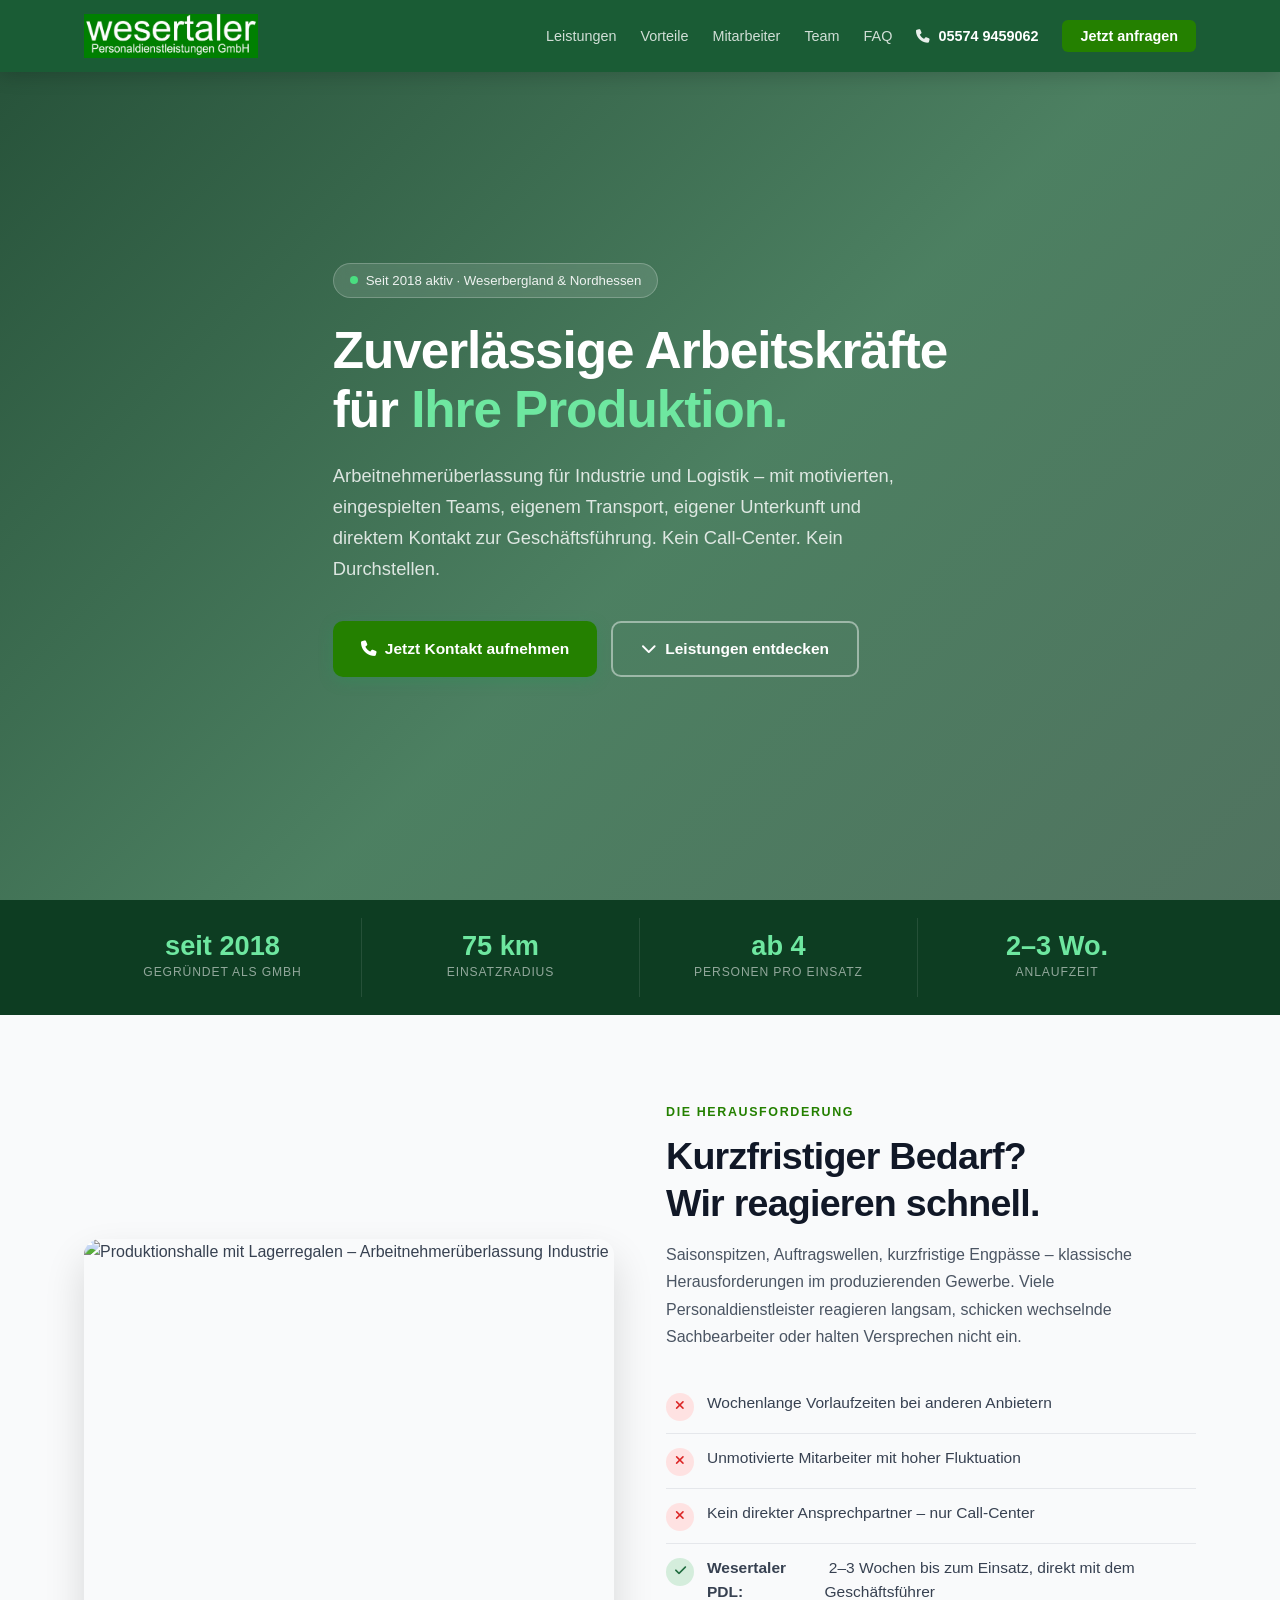
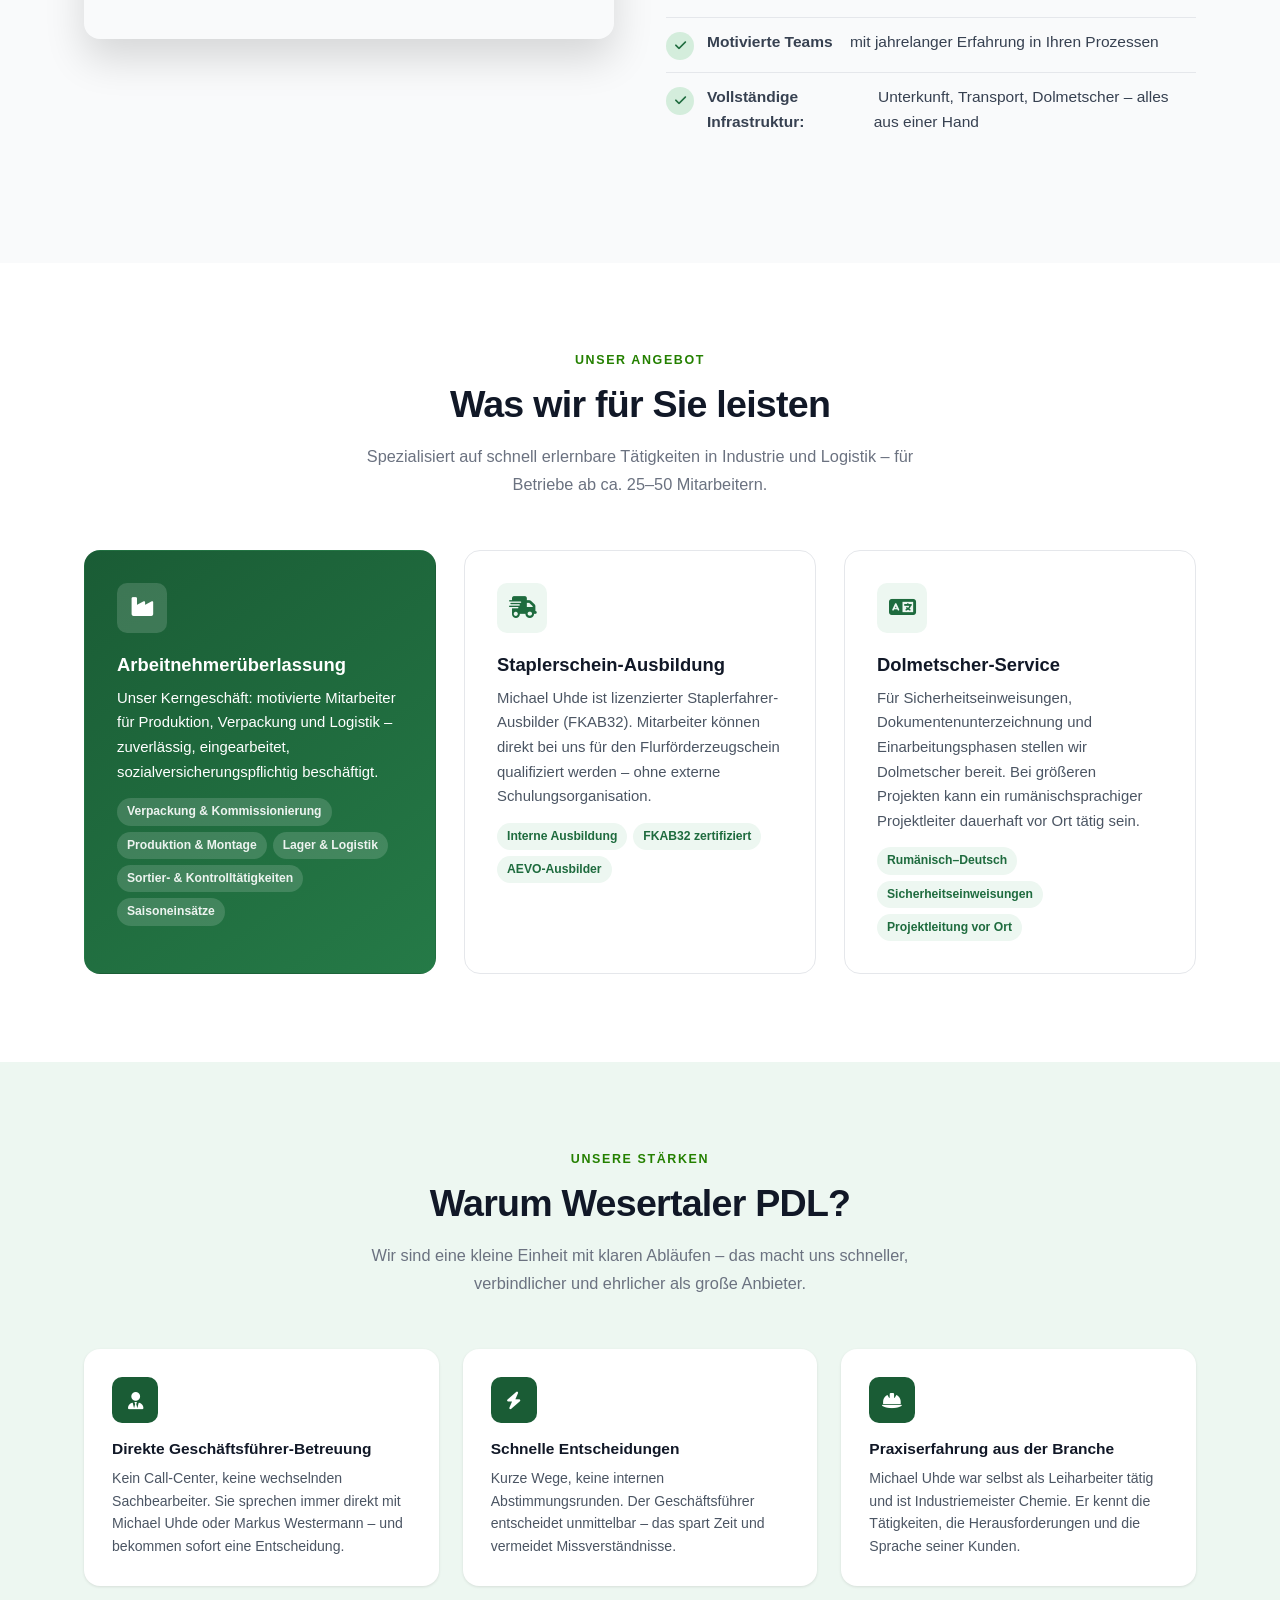
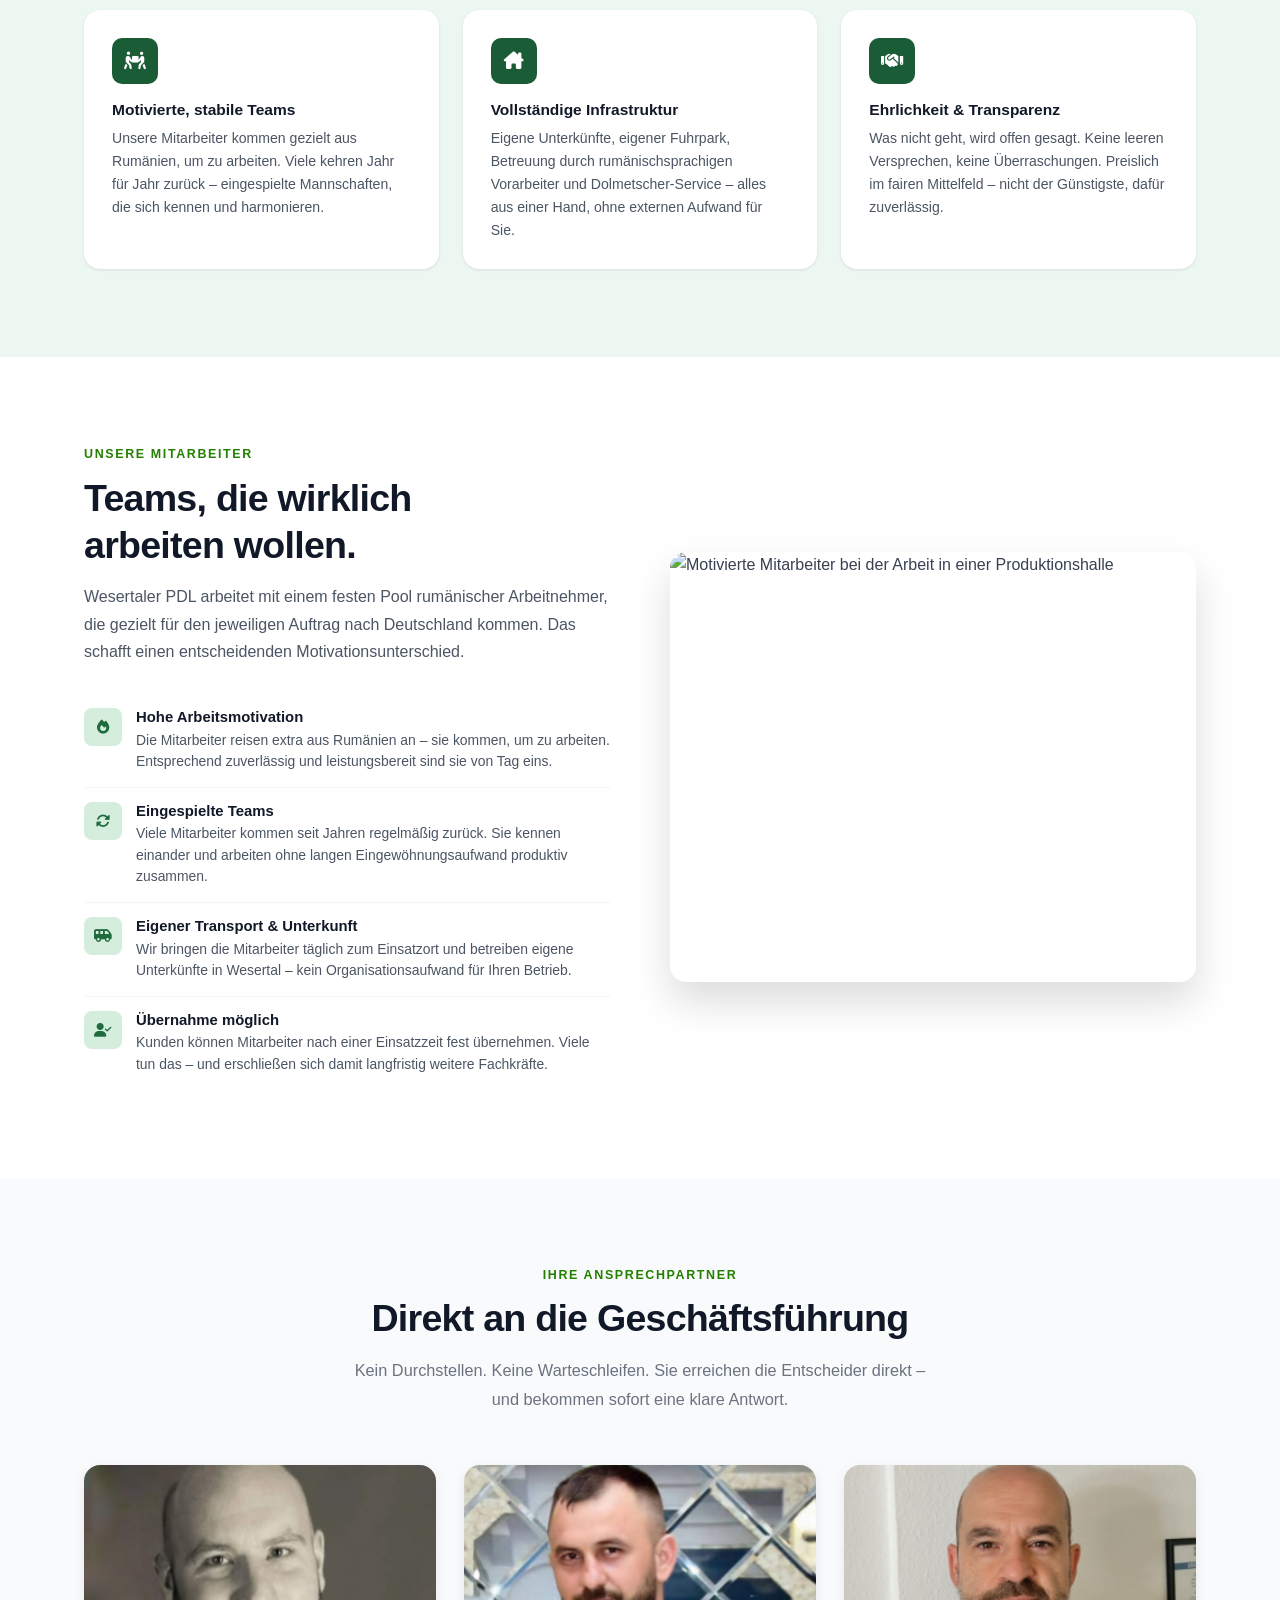
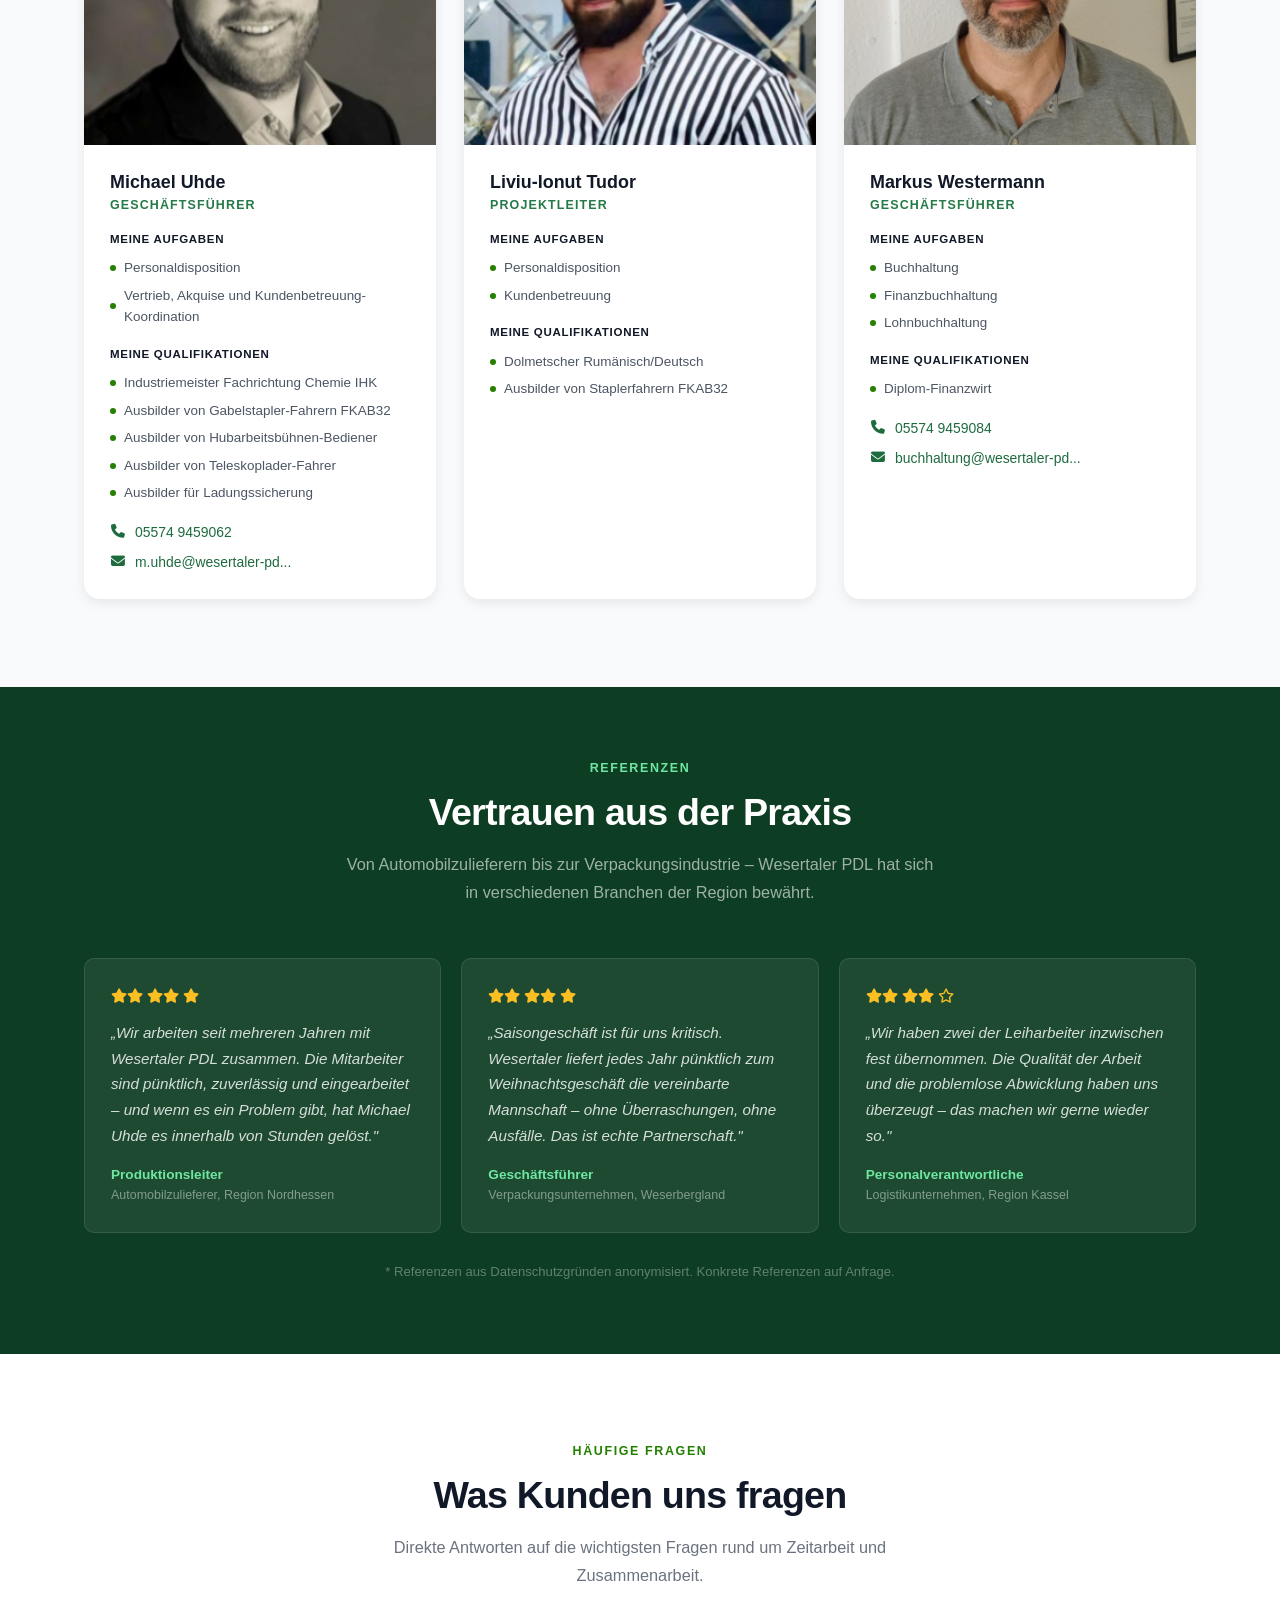
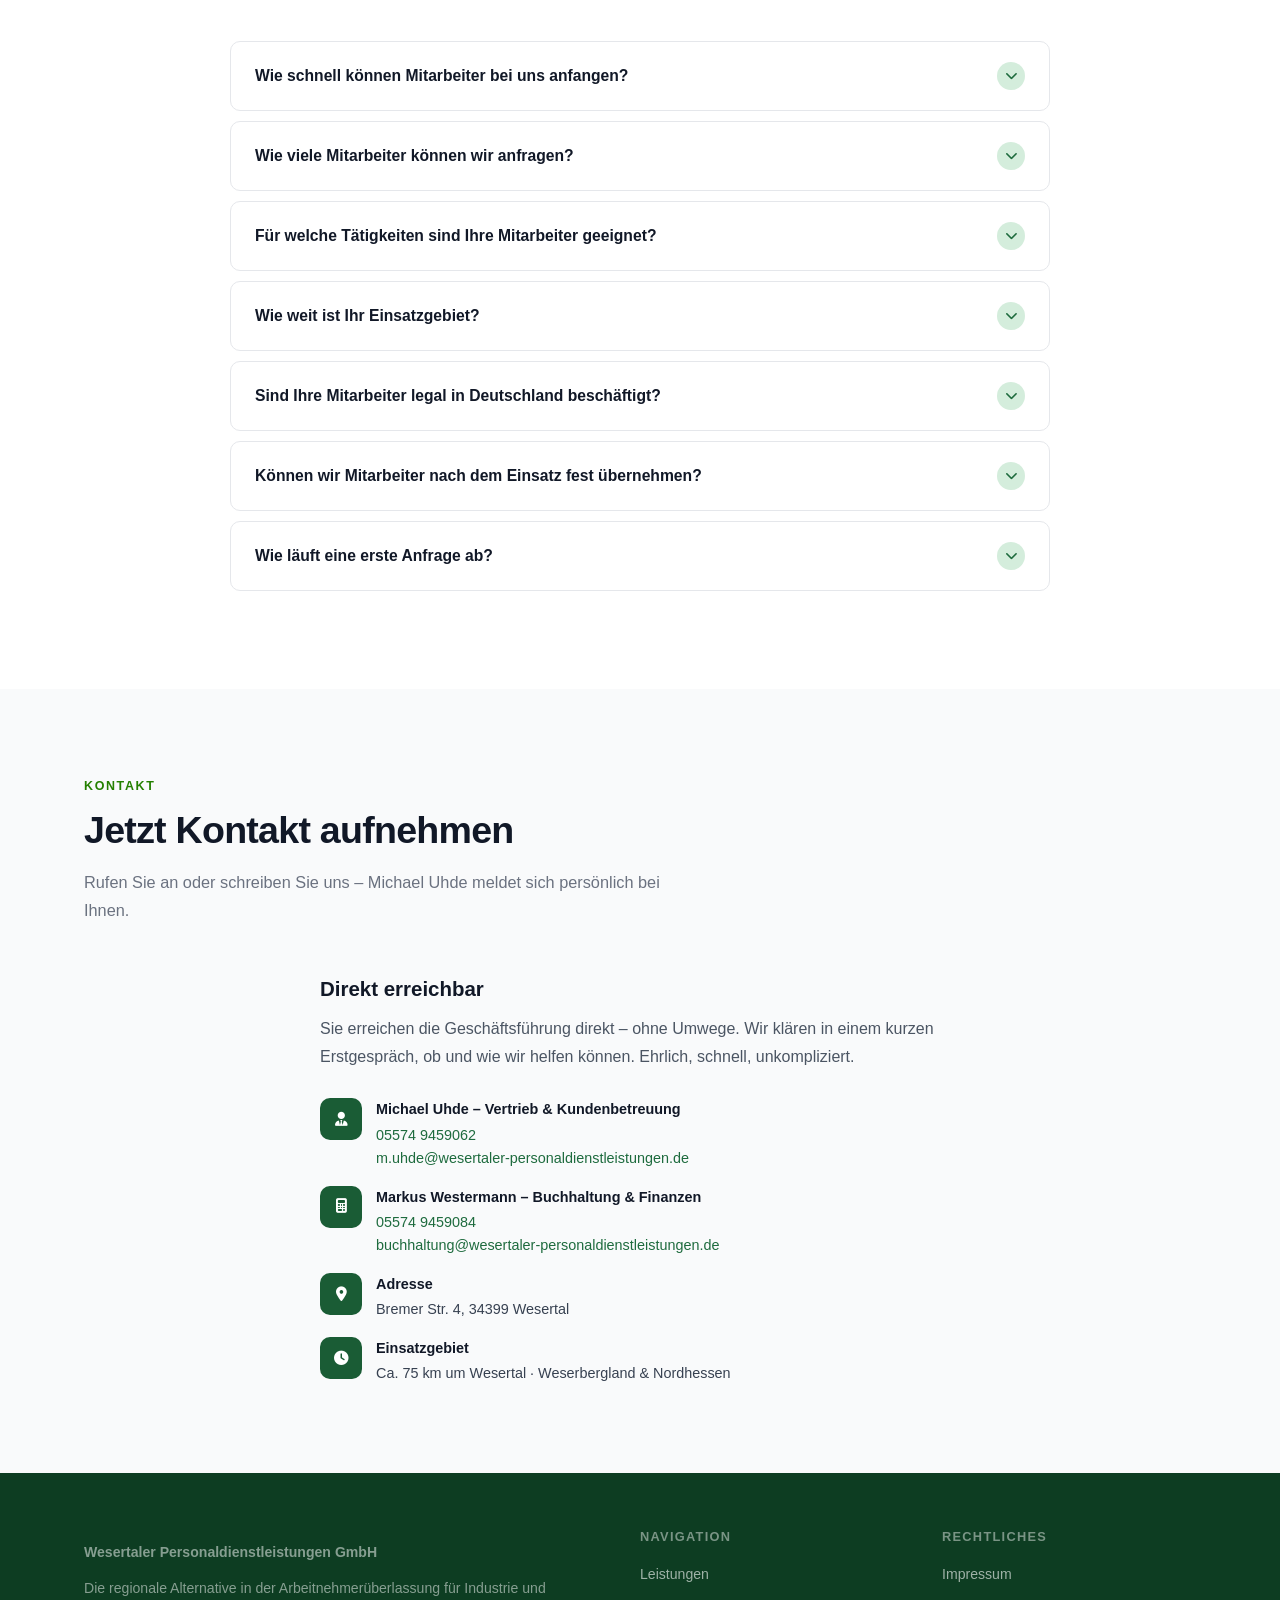
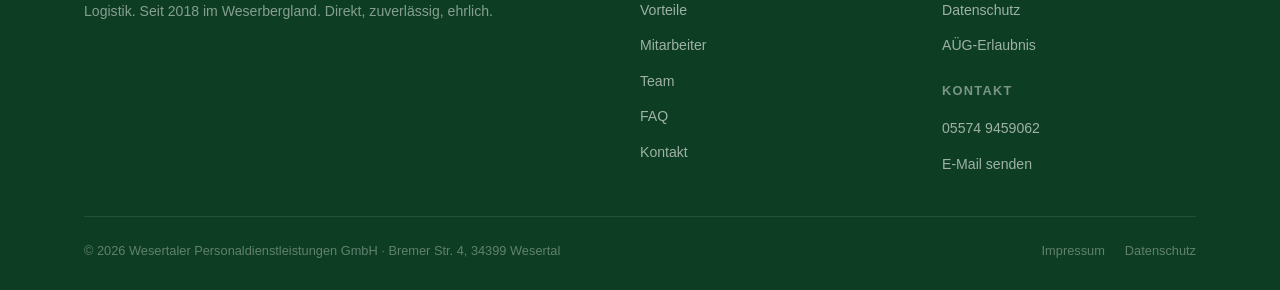
==== commit e932c19d: "Enhance website: Add favicon links, update contact methods to include phone number, and revise data " ====
--- a/index.html
+++ b/index.html
@@ -11,6 +11,12 @@
   <meta property="og:description" content="Ihre regionale Alternative in der Arbeitnehmerüberlassung. Motivierte Teams für Produktion und Logistik. Direkt vom Geschäftsführer betreut.">
   <meta property="og:type" content="website">
   <meta property="og:url" content="https://www.wesertaler-personaldienstleistungen.de/">
+
+  <link rel="icon" href="favicon.ico" sizes="any">
+  <link rel="icon" href="favicon.svg" type="image/svg+xml">
+  <link rel="apple-touch-icon" href="apple-touch-icon.png">
+  <link rel="icon" type="image/png" sizes="32x32" href="favicon-32x32.png">
+  <link rel="icon" type="image/png" sizes="16x16" href="favicon-16x16.png">
 
   <link rel="stylesheet" href="https://cdnjs.cloudflare.com/ajax/libs/font-awesome/6.5.0/css/all.min.css">
 
@@ -84,6 +90,13 @@
       transition: color .2s;
     }
     .nav-links a:hover { color: var(--white); }
+    .nav-phone {
+      display: inline-flex; align-items: center; gap: 8px;
+      color: var(--white) !important; font-weight: 700 !important;
+      white-space: nowrap;
+    }
+    .nav-phone i { font-size: .85rem; opacity: .9; }
+    .nav-phone:hover { color: rgba(255,255,255,.85) !important; }
     .nav-cta {
       background: var(--brand) !important; color: var(--white) !important;
       padding: 8px 18px !important; border-radius: var(--r-sm) !important;
@@ -327,7 +340,7 @@
     }
     .t-card:hover { box-shadow: var(--shadow-xl); transform: translateY(-4px); }
     .t-photo {
-      width: 100%; height: 250px;
+      width: 100%; height: 280px;
       object-fit: cover; object-position: top center;
     }
     .t-info { padding: 26px; }
@@ -417,8 +430,7 @@
     /* ===== KONTAKT ===== */
     .kontakt { background: var(--gray50); }
     .kontakt-grid {
-      display: grid; grid-template-columns: 1fr 1.45fr;
-      gap: 56px; align-items: start;
+      max-width: 640px; margin: 0 auto;
     }
     .k-info h3 { font-size: 1.28rem; margin-bottom: 14px; }
     .k-info p  { color: var(--gray600); line-height: 1.72; margin-bottom: 28px; }
@@ -433,45 +445,6 @@
     .k-item-text strong { display: block; color: var(--gray900); margin-bottom: 2px; }
     .k-item-text a { color: var(--g700); transition: color .2s; }
     .k-item-text a:hover { color: var(--g500); }
-    .k-form {
-      background: var(--white); border-radius: var(--r-xl);
-      padding: 40px; box-shadow: var(--shadow-lg);
-    }
-    .k-form h3 { font-size: 1.28rem; margin-bottom: 26px; }
-    .form-row { display: grid; grid-template-columns: 1fr 1fr; gap: 14px; }
-    .form-group { margin-bottom: 14px; }
-    .form-group label {
-      display: block; font-size: .86rem; font-weight: 600;
-      color: var(--gray700); margin-bottom: 5px;
-    }
-    .form-group input,
-    .form-group select,
-    .form-group textarea {
-      width: 100%; padding: 11px 15px;
-      border: 1.5px solid var(--gray200); border-radius: var(--r-sm);
-      font-family: var(--font); font-size: .94rem;
-      color: var(--gray900); background: var(--white);
-      transition: border-color .2s, box-shadow .2s; outline: none;
-    }
-    .form-group input:focus,
-    .form-group select:focus,
-    .form-group textarea:focus {
-      border-color: var(--g500);
-      box-shadow: 0 0 0 3px rgba(46,145,88,.12);
-    }
-    .form-group textarea { resize: vertical; min-height: 110px; }
-    .form-submit {
-      width: 100%; padding: 15px; background: var(--g700);
-      color: white; border: none; border-radius: var(--r-md);
-      font-family: var(--font); font-size: 1rem; font-weight: 700;
-      cursor: pointer; transition: background .2s, transform .15s;
-      display: flex; align-items: center; justify-content: center; gap: 10px;
-    }
-    .form-submit:hover { background: var(--g600); transform: translateY(-2px); }
-    .form-note {
-      font-size: .78rem; color: var(--gray500);
-      text-align: center; margin-top: 12px;
-    }
 
     /* ===== FOOTER ===== */
     .footer {
@@ -540,8 +513,6 @@
       .vorteile-grid { grid-template-columns: 1fr; }
       .team-grid { grid-template-columns: 1fr; max-width: 400px; }
       .ref-grid { grid-template-columns: 1fr; }
-      .form-row { grid-template-columns: 1fr; }
-      .k-form { padding: 28px 20px; }
       .footer-grid { grid-template-columns: 1fr; gap: 28px; }
     }
   </style>
@@ -619,6 +590,7 @@
         <li><a href="#mitarbeiter">Mitarbeiter</a></li>
         <li><a href="#team">Team</a></li>
         <li><a href="#faq">FAQ</a></li>
+        <li><a href="tel:+4955749459062" class="nav-phone"><i class="fa-solid fa-phone"></i> 05574 9459062</a></li>
         <li><a href="#kontakt" class="nav-cta">Jetzt anfragen</a></li>
       </ul>
       <button class="nav-toggle" id="navToggle" aria-label="Menü öffnen">
@@ -911,7 +883,7 @@
         <div class="t-card">
           <img
             class="t-photo"
-            src="https://images.unsplash.com/photo-1507003211169-0a1dd7228f2d?w=600&q=80"
+            src="michael_uhde_GF_Web.png"
             alt="Michael Uhde – Geschäftsführer Wesertaler Personaldienstleistungen"
             loading="lazy"
           >
@@ -946,7 +918,7 @@
         <div class="t-card">
           <img
             class="t-photo"
-            src="https://images.unsplash.com/photo-1560250097-0b93528c311a?w=600&q=80"
+            src="liviu_projektleiter_Web.png"
             alt="Liviu-Ionut Tudor – Projektleiter Wesertaler Personaldienstleistungen"
             loading="lazy"
           >
@@ -970,7 +942,7 @@
         <div class="t-card">
           <img
             class="t-photo"
-            src="https://images.unsplash.com/photo-1472099645785-5658abf4ff4e?w=600&q=80"
+            src="markus_westermann_GF_Web.png"
             alt="Markus Westermann – Geschäftsführer Wesertaler PDL"
             loading="lazy"
           >
@@ -1155,8 +1127,8 @@
             <span class="faq-icon"><i class="fa-solid fa-chevron-down"></i></span>
           </button>
           <div class="faq-a">
-            Einfach anrufen oder das Kontaktformular ausfüllen. 
-            Michael Uhde meldet sich persönlich und schnell zurück. 
+            Einfach anrufen oder per E-Mail melden.
+            Michael Uhde klärt in einem kurzen Gespräch, ob und wie wir helfen können. 
             Im ersten Gespräch klären wir Ihren Bedarf, die Tätigkeiten, 
             den Zeitraum und die Anzahl der Mitarbeiter – 
             dann erhalten Sie ein konkretes Angebot.
@@ -1172,10 +1144,9 @@
     <div class="container">
       <div class="sec-header">
         <p class="sec-label">Kontakt</p>
-        <h2 class="sec-title">Jetzt Anfrage stellen</h2>
+        <h2 class="sec-title">Jetzt Kontakt aufnehmen</h2>
         <p class="sec-sub">
-          Kein Formular-Dschungel. Schildern Sie kurz Ihren Bedarf – 
-          Michael Uhde meldet sich persönlich bei Ihnen.
+          Rufen Sie an oder schreiben Sie uns – Michael Uhde meldet sich persönlich bei Ihnen.
         </p>
       </div>
       <div class="kontakt-grid">
@@ -1221,57 +1192,6 @@
           </div>
         </div>
 
-        <div class="k-form">
-          <h3>Anfrage senden</h3>
-          <form
-            action="mailto:m.uhde@wesertaler-personaldienstleistungen.de"
-            method="post"
-            enctype="text/plain"
-            onsubmit="return handleForm(event)"
-          >
-            <div class="form-row">
-              <div class="form-group">
-                <label for="name">Ihr Name *</label>
-                <input type="text" id="name" name="name" placeholder="Max Mustermann" required>
-              </div>
-              <div class="form-group">
-                <label for="firma">Unternehmen *</label>
-                <input type="text" id="firma" name="firma" placeholder="Mustermann GmbH" required>
-              </div>
-            </div>
-            <div class="form-row">
-              <div class="form-group">
-                <label for="tel">Telefon *</label>
-                <input type="tel" id="tel" name="tel" placeholder="0521 123456" required>
-              </div>
-              <div class="form-group">
-                <label for="email">E-Mail</label>
-                <input type="email" id="email" name="email" placeholder="max@firma.de">
-              </div>
-            </div>
-            <div class="form-group">
-              <label for="bereich">Einsatzbereich</label>
-              <select id="bereich" name="bereich">
-                <option value="">Bitte wählen …</option>
-                <option>Verpackung & Kommissionierung</option>
-                <option>Produktion & Montage</option>
-                <option>Lager & Logistik</option>
-                <option>Sortier- & Kontrolltätigkeiten</option>
-                <option>Saisoneinsatz</option>
-                <option>Sonstiges / noch unklar</option>
-              </select>
-            </div>
-            <div class="form-group">
-              <label for="nachricht">Kurze Beschreibung Ihres Bedarfs *</label>
-              <textarea id="nachricht" name="nachricht" placeholder="Wie viele Mitarbeiter? Ab wann? Wie lange? Welche Tätigkeiten?" required></textarea>
-            </div>
-            <button type="submit" class="form-submit">
-              <i class="fa-solid fa-paper-plane"></i> Anfrage absenden
-            </button>
-            <p class="form-note">Wir melden uns in der Regel innerhalb von 24 Stunden. Keine Werbung, keine Weitergabe Ihrer Daten.</p>
-          </form>
-        </div>
-
       </div>
     </div>
   </section>
@@ -1375,14 +1295,6 @@
       }
     });
 
-    // Form handler (simple feedback, real mailto)
-    function handleForm(e) {
-      const btn = e.target.querySelector('.form-submit');
-      btn.innerHTML = '<i class="fa-solid fa-circle-check"></i> Anfrage gesendet – wir melden uns!';
-      btn.style.background = 'var(--brand)';
-      btn.disabled = true;
-      return true; // allow form submit
-    }
   </script>
 
 </body>
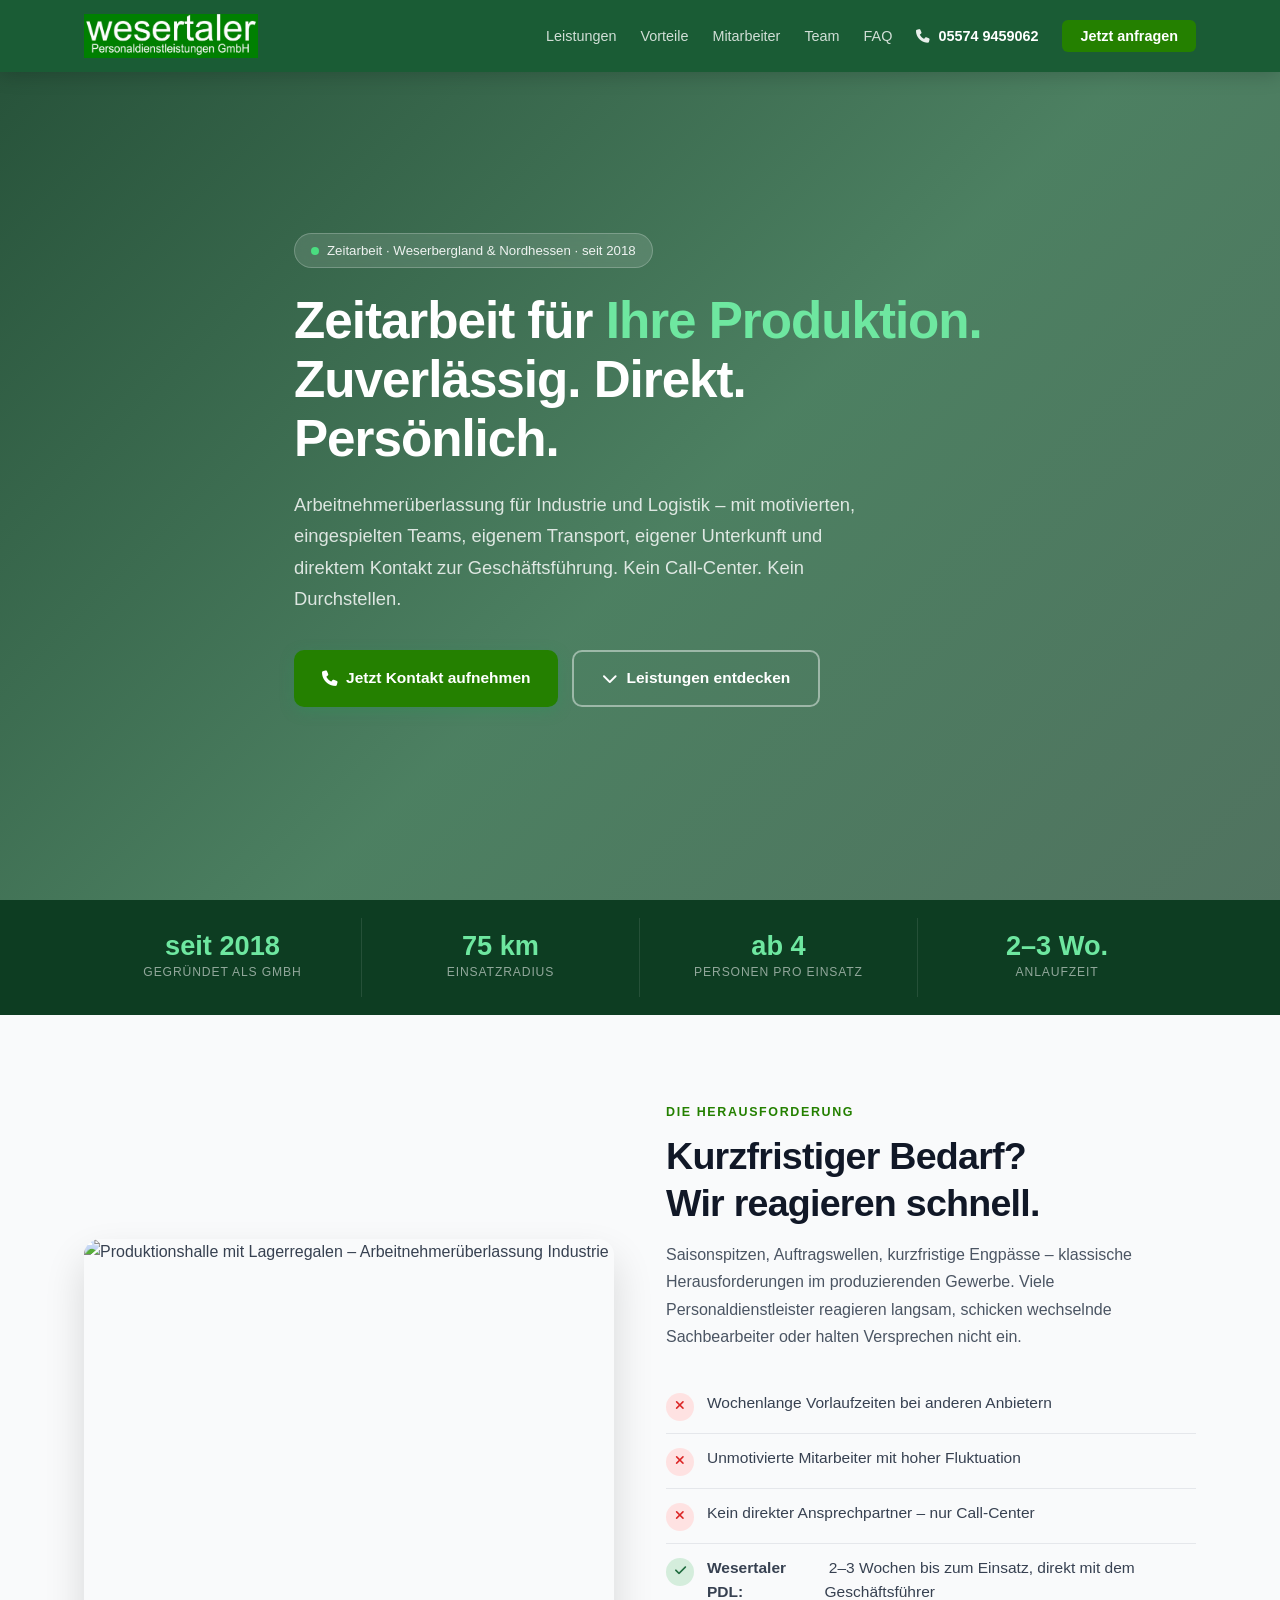
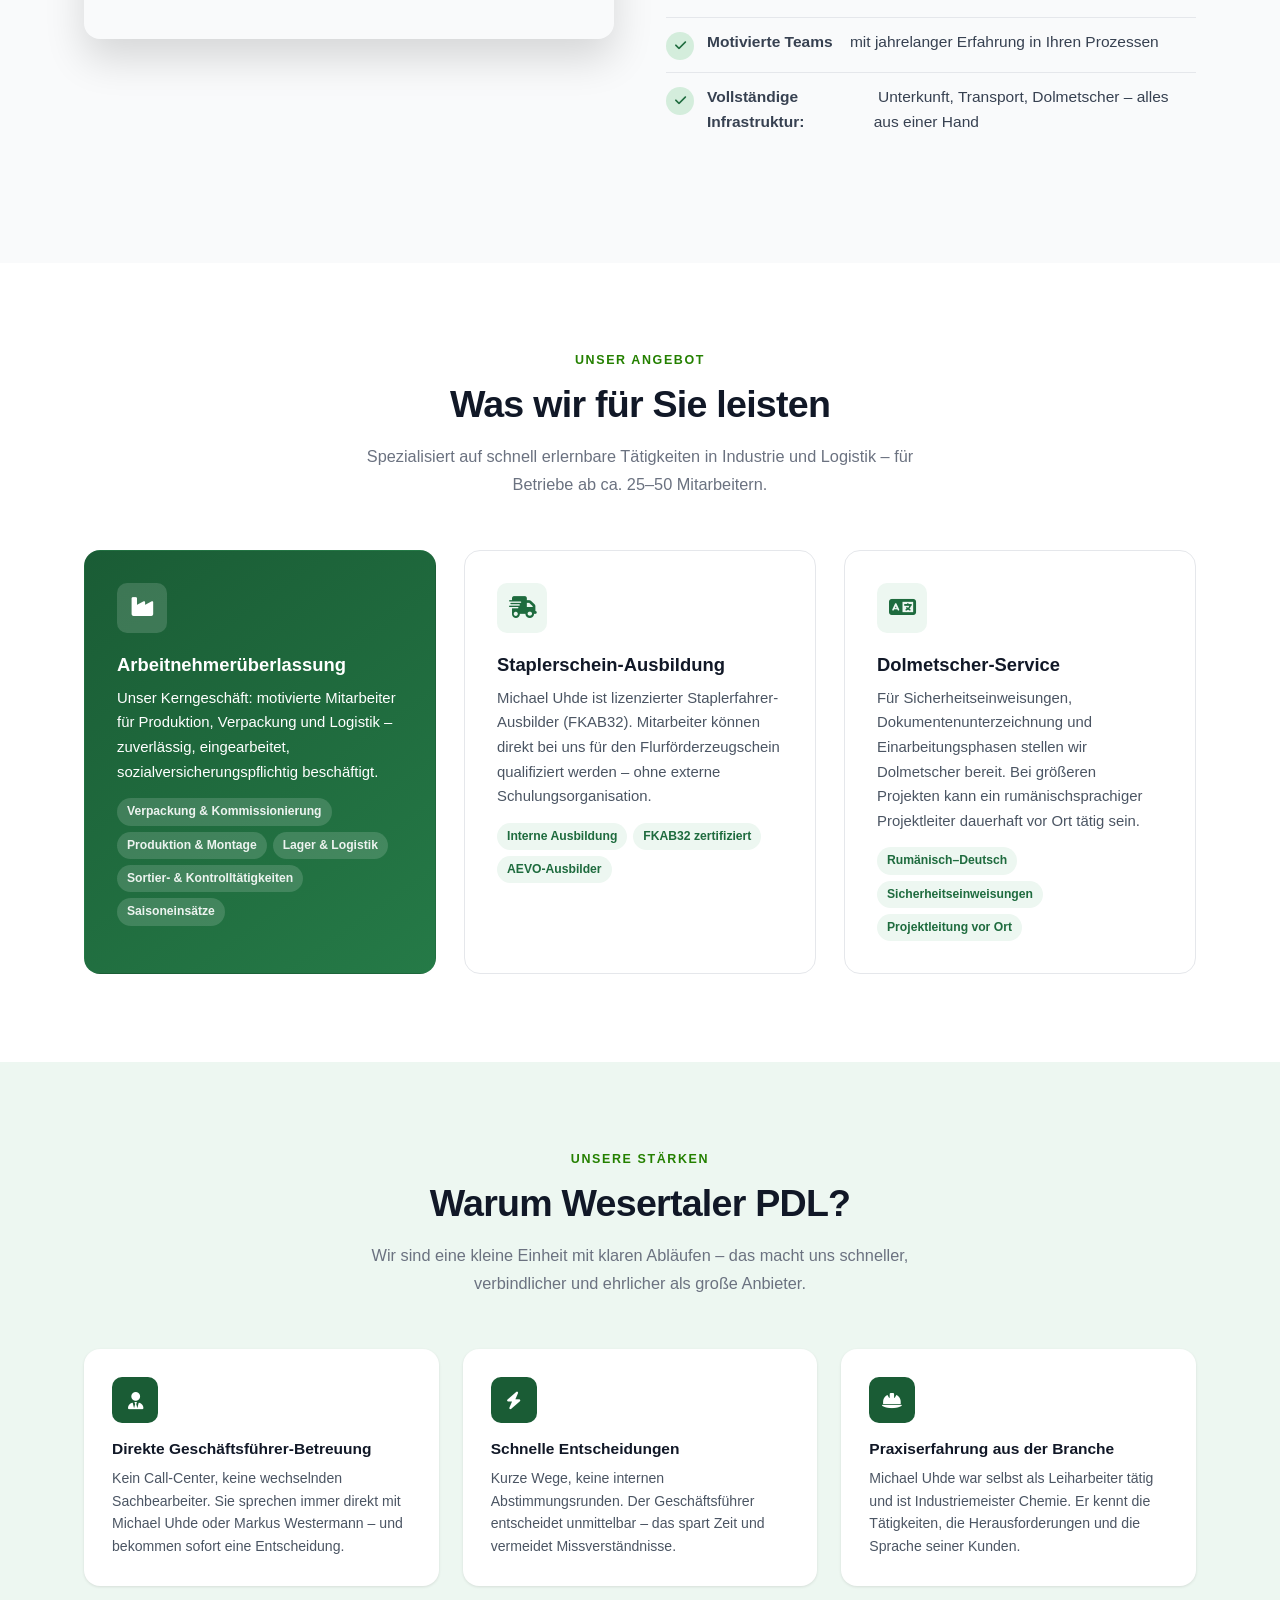
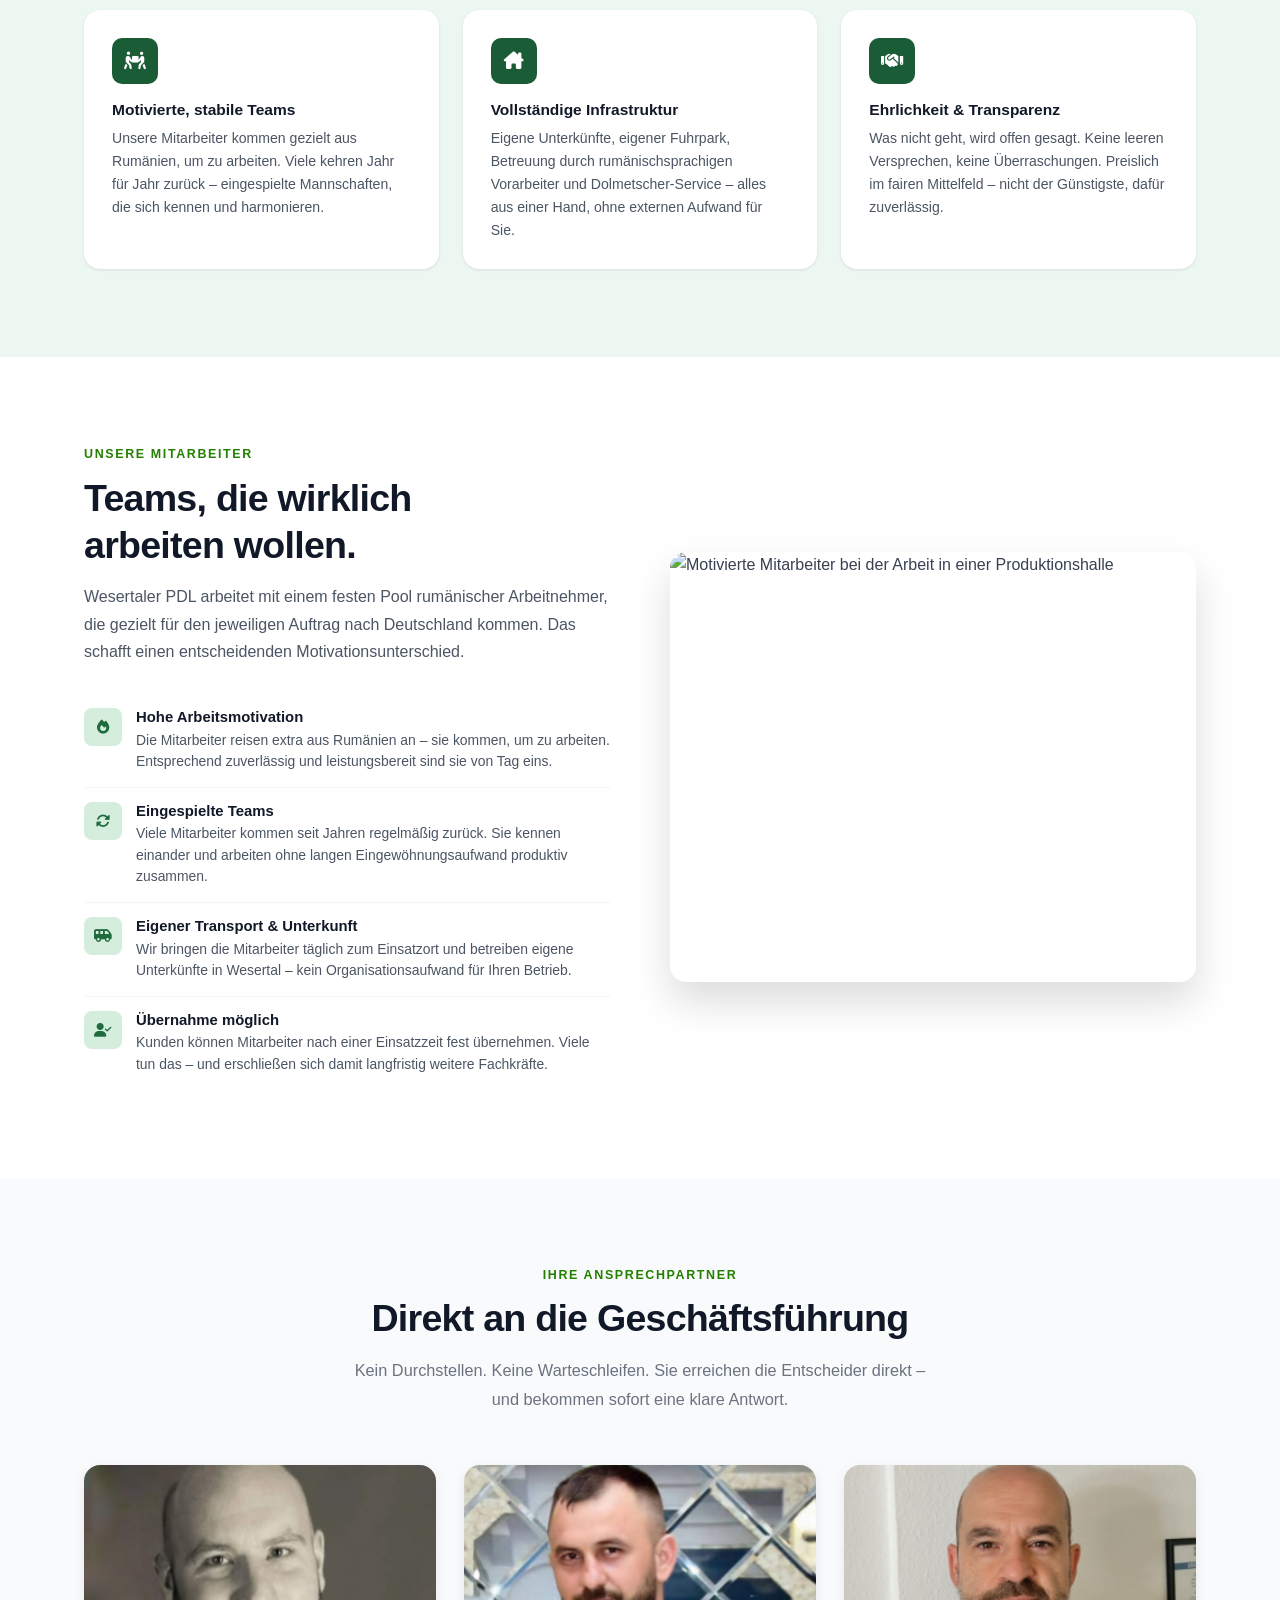
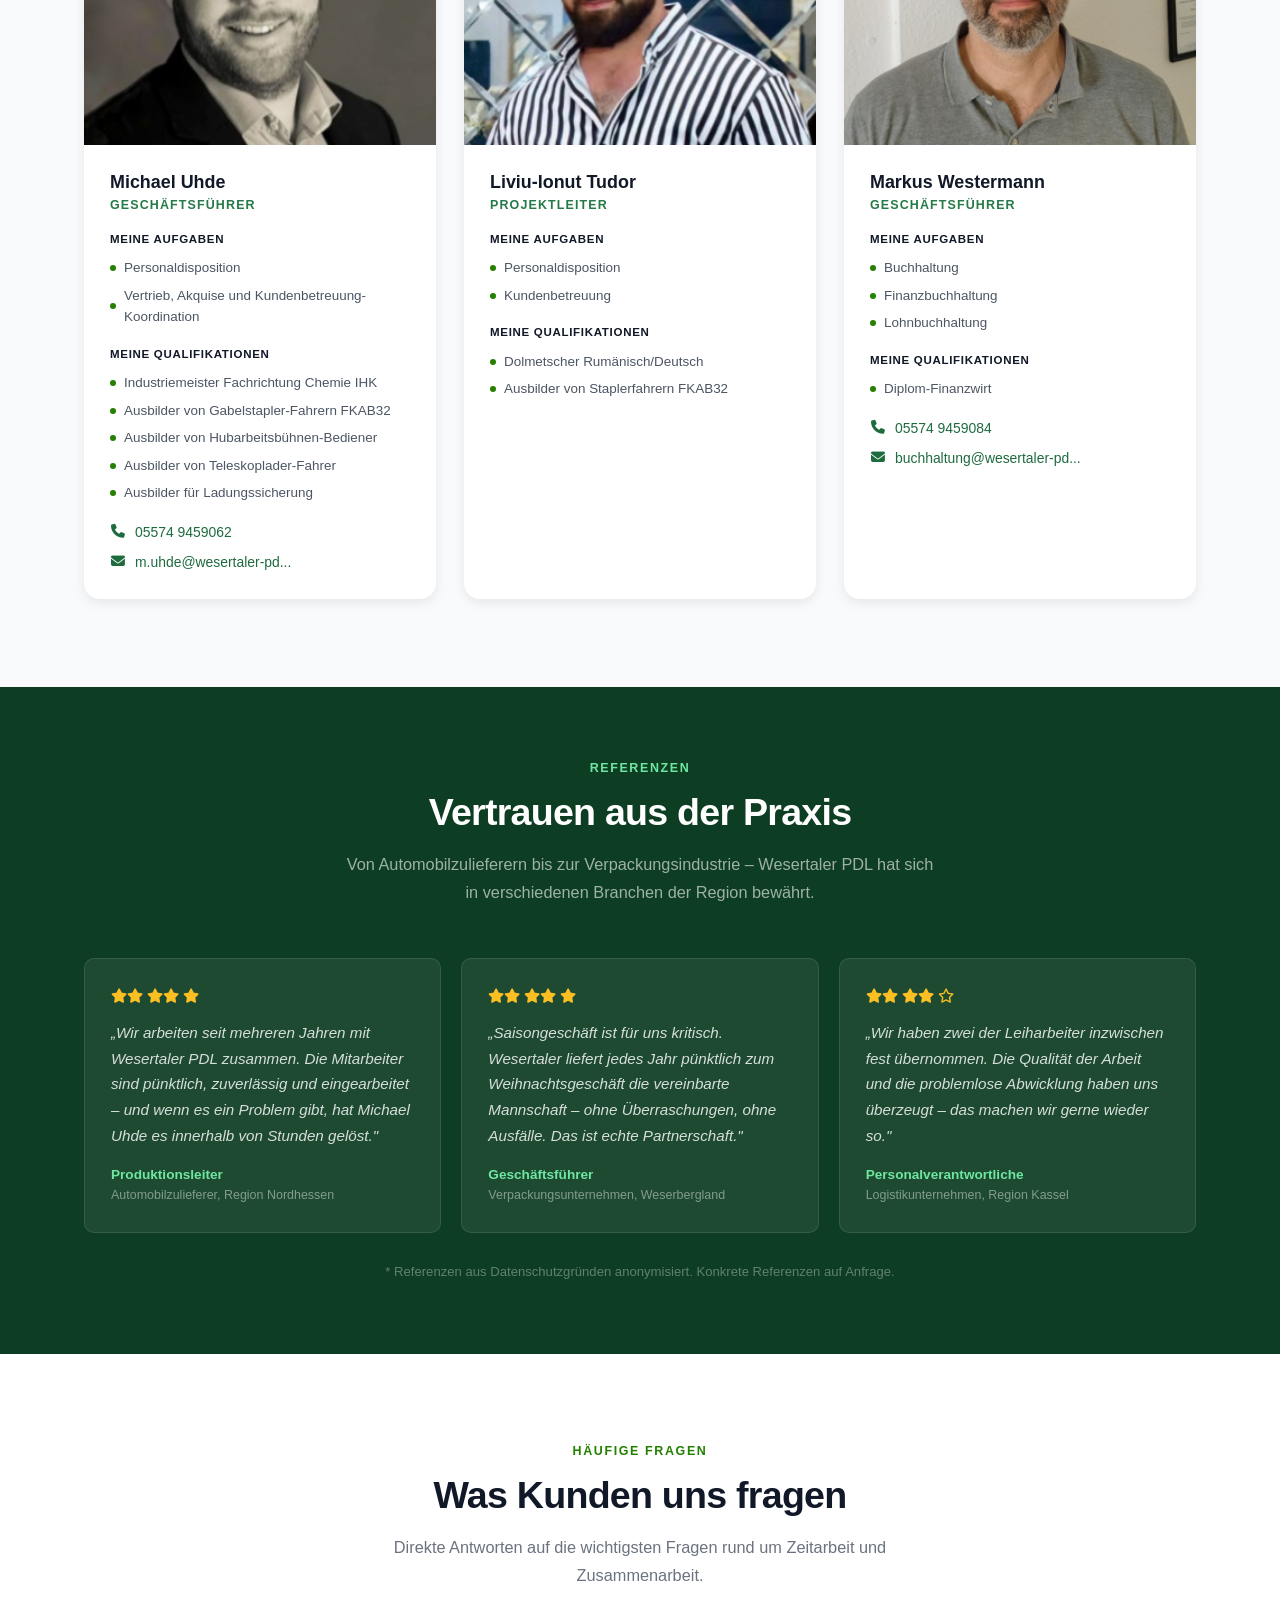
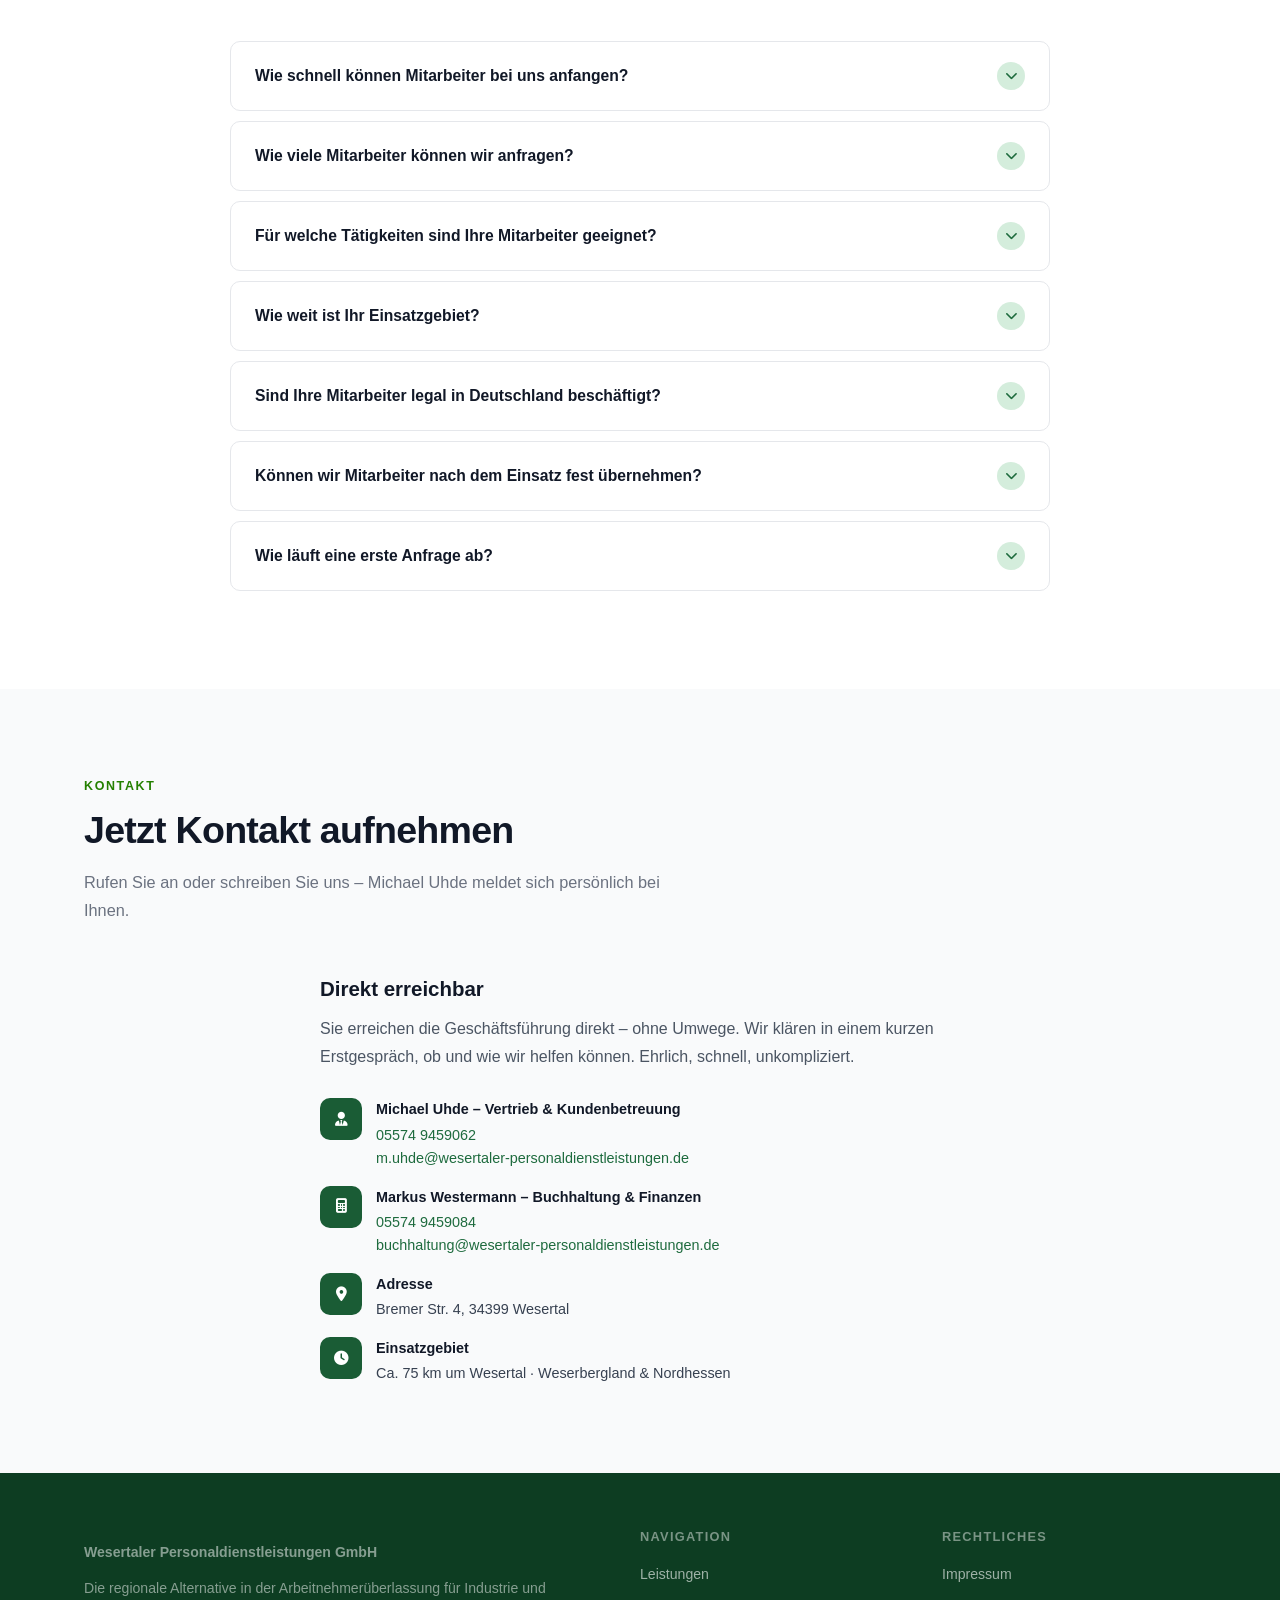
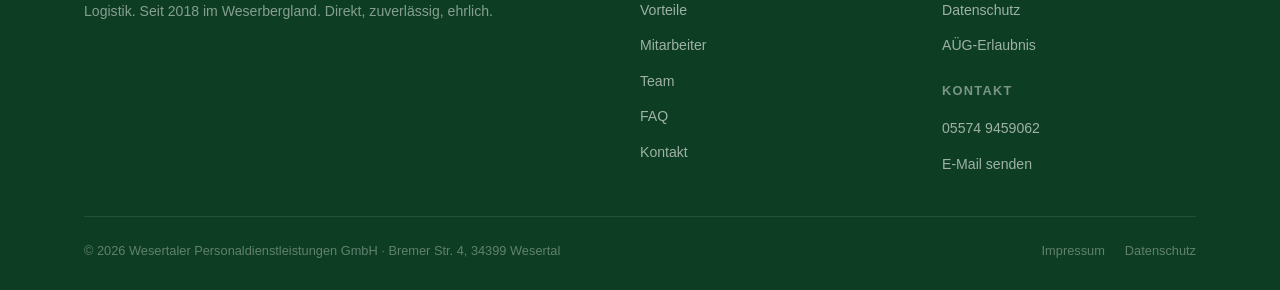
==== commit 8e74674f: "Revise SEO and content for index.html: Update title, description, and keywords for better visibility" ====
--- a/index.html
+++ b/index.html
@@ -3,14 +3,18 @@
 <head>
   <meta charset="UTF-8">
   <meta name="viewport" content="width=device-width, initial-scale=1.0">
-  <title>Zeitarbeit Wesertal – Wesertaler Personaldienstleistungen GmbH</title>
-  <meta name="description" content="Arbeitnehmerüberlassung für Industrie und Logistik im Weserbergland. Direkter Kontakt zur Geschäftsführung, motivierte Teams, schnelle Verfügbarkeit. ☎ 05574 9459062">
-  <meta name="keywords" content="Zeitarbeit Wesertal, Leiharbeit Produktion Nordhessen, Personaldienstleister Mittelstand, Arbeitnehmerüberlassung Industrie, Zeitarbeitsfirma Weserbergland">
+  <title>Zeitarbeit Weserbergland &amp; Nordhessen | Wesertaler PDL</title>
+  <meta name="description" content="Arbeitnehmerüberlassung für Produktion &amp; Logistik im Weserbergland und Nordhessen. Direkt zur Geschäftsführung – ab 4 Personen, 2–3 Wochen Anlauf. ☎ 05574 9459062">
+  <meta name="keywords" content="Zeitarbeit Weserbergland, Arbeitnehmerüberlassung Nordhessen, Personaldienstleister Nordhessen, Zeitarbeitsfirma Kassel, Leiharbeit Produktion, Wesertaler PDL">
   <meta name="robots" content="index, follow">
-  <meta property="og:title" content="Wesertaler Personaldienstleistungen GmbH – Zeitarbeit Industrie & Logistik">
-  <meta property="og:description" content="Ihre regionale Alternative in der Arbeitnehmerüberlassung. Motivierte Teams für Produktion und Logistik. Direkt vom Geschäftsführer betreut.">
+  <link rel="canonical" href="https://www.wesertaler-personaldienstleistungen.de/">
+  <link rel="sitemap" type="application/xml" title="Sitemap" href="sitemap.xml">
+  <meta property="og:title" content="Zeitarbeit Weserbergland &amp; Nordhessen | Wesertaler PDL">
+  <meta property="og:description" content="Arbeitnehmerüberlassung für Produktion &amp; Logistik. Motivierte Teams, direkter Kontakt zur Geschäftsführung – ab 4 Personen, 2–3 Wochen Anlauf.">
   <meta property="og:type" content="website">
   <meta property="og:url" content="https://www.wesertaler-personaldienstleistungen.de/">
+  <meta property="og:image" content="https://www.wesertaler-personaldienstleistungen.de/Logo_WPDL.jpg">
+  <meta property="og:locale" content="de_DE">
 
   <link rel="icon" href="favicon.ico" sizes="any">
   <link rel="icon" href="favicon.svg" type="image/svg+xml">
@@ -530,7 +534,7 @@
         "telephone": "+49-5574-9459062",
         "email": "m.uhde@wesertaler-personaldienstleistungen.de",
         "foundingDate": "2018",
-        "description": "Arbeitnehmerüberlassung für Industrie und Logistik im Weserbergland. Motivierte rumänische Arbeitnehmer, direkte Geschäftsführer-Betreuung, eigene Unterkunft und Transport.",
+        "description": "Arbeitnehmerüberlassung für Industrie und Logistik im Weserbergland und Nordhessen. Motivierte Teams, direkte Geschäftsführer-Betreuung, eigene Unterkunft und Transport.",
         "address": {
           "@type": "PostalAddress",
           "streetAddress": "Bremer Str. 4",
@@ -538,16 +542,25 @@
           "addressLocality": "Wesertal",
           "addressCountry": "DE"
         },
+        "geo": {
+          "@type": "GeoCoordinates",
+          "latitude": 51.328,
+          "longitude": 9.625
+        },
         "areaServed": {
           "@type": "GeoCircle",
-          "geoMidpoint": { "@type": "GeoCoordinates", "postalCode": "34399", "addressCountry": "DE" },
-          "geoRadius": "75000"
+          "geoMidpoint": {
+            "@type": "GeoCoordinates",
+            "latitude": 51.328,
+            "longitude": 9.625
+          },
+          "geoRadius": 75000
         }
       },
       {
         "@type": "Person",
         "name": "Michael Uhde",
-        "jobTitle": "Geschäftsführer Vertrieb, Personal & Kundenbetreuung",
+        "jobTitle": "Geschäftsführer",
         "telephone": "+49-5574-9459062",
         "email": "m.uhde@wesertaler-personaldienstleistungen.de",
         "worksFor": { "@id": "https://www.wesertaler-personaldienstleistungen.de/#org" }
@@ -557,18 +570,38 @@
         "mainEntity": [
           {
             "@type": "Question",
-            "name": "Wie schnell können Mitarbeiter verfügbar sein?",
-            "acceptedAnswer": { "@type": "Answer", "text": "In der Regel 2–3 Wochen vom Erstgespräch bis zum Einsatzstart. Bei dringendem Bedarf versuchen wir, schneller zu reagieren." }
+            "name": "Wie schnell können Mitarbeiter bei uns anfangen?",
+            "acceptedAnswer": { "@type": "Answer", "text": "In der Regel sind wir 2–3 Wochen nach dem Erstgespräch einsatzbereit – inkl. Vertragsabschluss, Einweisungen und Anreise der Mitarbeiter. Bei dringendem Bedarf versuchen wir schneller zu reagieren." }
           },
           {
             "@type": "Question",
-            "name": "Für welche Bereiche stellen Sie Mitarbeiter?",
-            "acceptedAnswer": { "@type": "Answer", "text": "Wir spezialisieren uns auf Industrie und Logistik: Verpackung, Kommissionierung, Produktion (Hilfstätigkeiten), Lager und Sortierung. Mindestens 4 Personen, typische Einsätze ab mehreren Wochen." }
+            "name": "Wie viele Mitarbeiter können wir anfragen?",
+            "acceptedAnswer": { "@type": "Answer", "text": "Wir besetzen Einsätze ab ca. 4 Personen aufwärts – gerne auch 15, 20 oder mehr. Typische Einsatzgröße liegt zwischen 5 und 25 Mitarbeitern." }
+          },
+          {
+            "@type": "Question",
+            "name": "Für welche Tätigkeiten sind Ihre Mitarbeiter geeignet?",
+            "acceptedAnswer": { "@type": "Answer", "text": "Wir spezialisieren uns auf einfache, schnell erlernbare Tätigkeiten: Verpackung, Kommissionierung, Produktion (Hilfstätigkeiten), Montage, Lager und Logistik sowie Sortier- und Kontrolltätigkeiten. Keine Fachkräfte-Positionen, kein Baugewerbe, keine Fleischverarbeitung." }
           },
           {
             "@type": "Question",
             "name": "Wie weit ist Ihr Einsatzgebiet?",
-            "acceptedAnswer": { "@type": "Answer", "text": "Unser Einsatzgebiet umfasst ca. 75 km um Wesertal (34399) – schwerpunktmäßig Mittelstand und produzierendes Gewerbe in der Region Weserbergland und Nordhessen." }
+            "acceptedAnswer": { "@type": "Answer", "text": "Unser Einsatzgebiet umfasst ca. 75 km um Wesertal (34399), schwerpunktmäßig Weserbergland und Nordhessen – u. a. Kassel, Göttingen, Hann. Münden, Hofgeismar, Höxter und Holzminden." }
+          },
+          {
+            "@type": "Question",
+            "name": "Sind Ihre Mitarbeiter legal in Deutschland beschäftigt?",
+            "acceptedAnswer": { "@type": "Answer", "text": "Ja. Alle Mitarbeiter sind ordnungsgemäß angemeldet und sozialversicherungspflichtig beschäftigt. Wir sind Tarifmitglied, besitzen die AÜG-Erlaubnis und unterliegen regelmäßigen externen Prüfungen." }
+          },
+          {
+            "@type": "Question",
+            "name": "Können wir Mitarbeiter nach dem Einsatz fest übernehmen?",
+            "acceptedAnswer": { "@type": "Answer", "text": "Ja. Kunden können Mitarbeiter nach einer Einsatzzeit fest übernehmen – das ist ausdrücklich erwünscht." }
+          },
+          {
+            "@type": "Question",
+            "name": "Wie läuft eine erste Anfrage ab?",
+            "acceptedAnswer": { "@type": "Answer", "text": "Einfach anrufen oder per E-Mail melden. Michael Uhde klärt in einem kurzen Gespräch Bedarf, Tätigkeiten, Zeitraum und Personenzahl – dann erhalten Sie ein konkretes Angebot." }
           }
         ]
       }
@@ -601,16 +634,16 @@
 
   <!-- ===== HERO ===== -->
   <section class="hero" id="start">
-    <div class="hero-bg"></div>
+    <div class="hero-bg" role="img" aria-label="Zeitarbeit Produktion Weserbergland – Wesertaler Personaldienstleistungen"></div>
     <div class="hero-overlay"></div>
     <div class="hero-content container">
       <div class="hero-badge">
         <span class="hero-badge-dot"></span>
-        Seit 2018 aktiv · Weserbergland & Nordhessen
+        Zeitarbeit · Weserbergland &amp; Nordhessen · seit 2018
       </div>
       <h1>
-        Zuverlässige Arbeitskräfte<br>
-        für <span>Ihre Produktion.</span>
+        Zeitarbeit für <span>Ihre Produktion.</span><br>
+        Zuverlässig. Direkt. Persönlich.
       </h1>
       <p class="hero-sub">
         Arbeitnehmerüberlassung für Industrie und Logistik – mit motivierten, 
@@ -1091,7 +1124,8 @@
           <div class="faq-a">
             Unser Einsatzgebiet umfasst ca. 75 km um Wesertal (34399). 
             Der Schwerpunkt liegt auf dem produzierenden Mittelstand in der Region 
-            Weserbergland und Nordhessen. Wir transportieren unsere Mitarbeiter 
+            Weserbergland und Nordhessen – u. a. Kassel, Göttingen, Hann. Münden, 
+            Hofgeismar, Höxter und Holzminden. Wir transportieren unsere Mitarbeiter 
             täglich mit eigenem Fuhrpark zum Einsatzort.
           </div>
         </div>
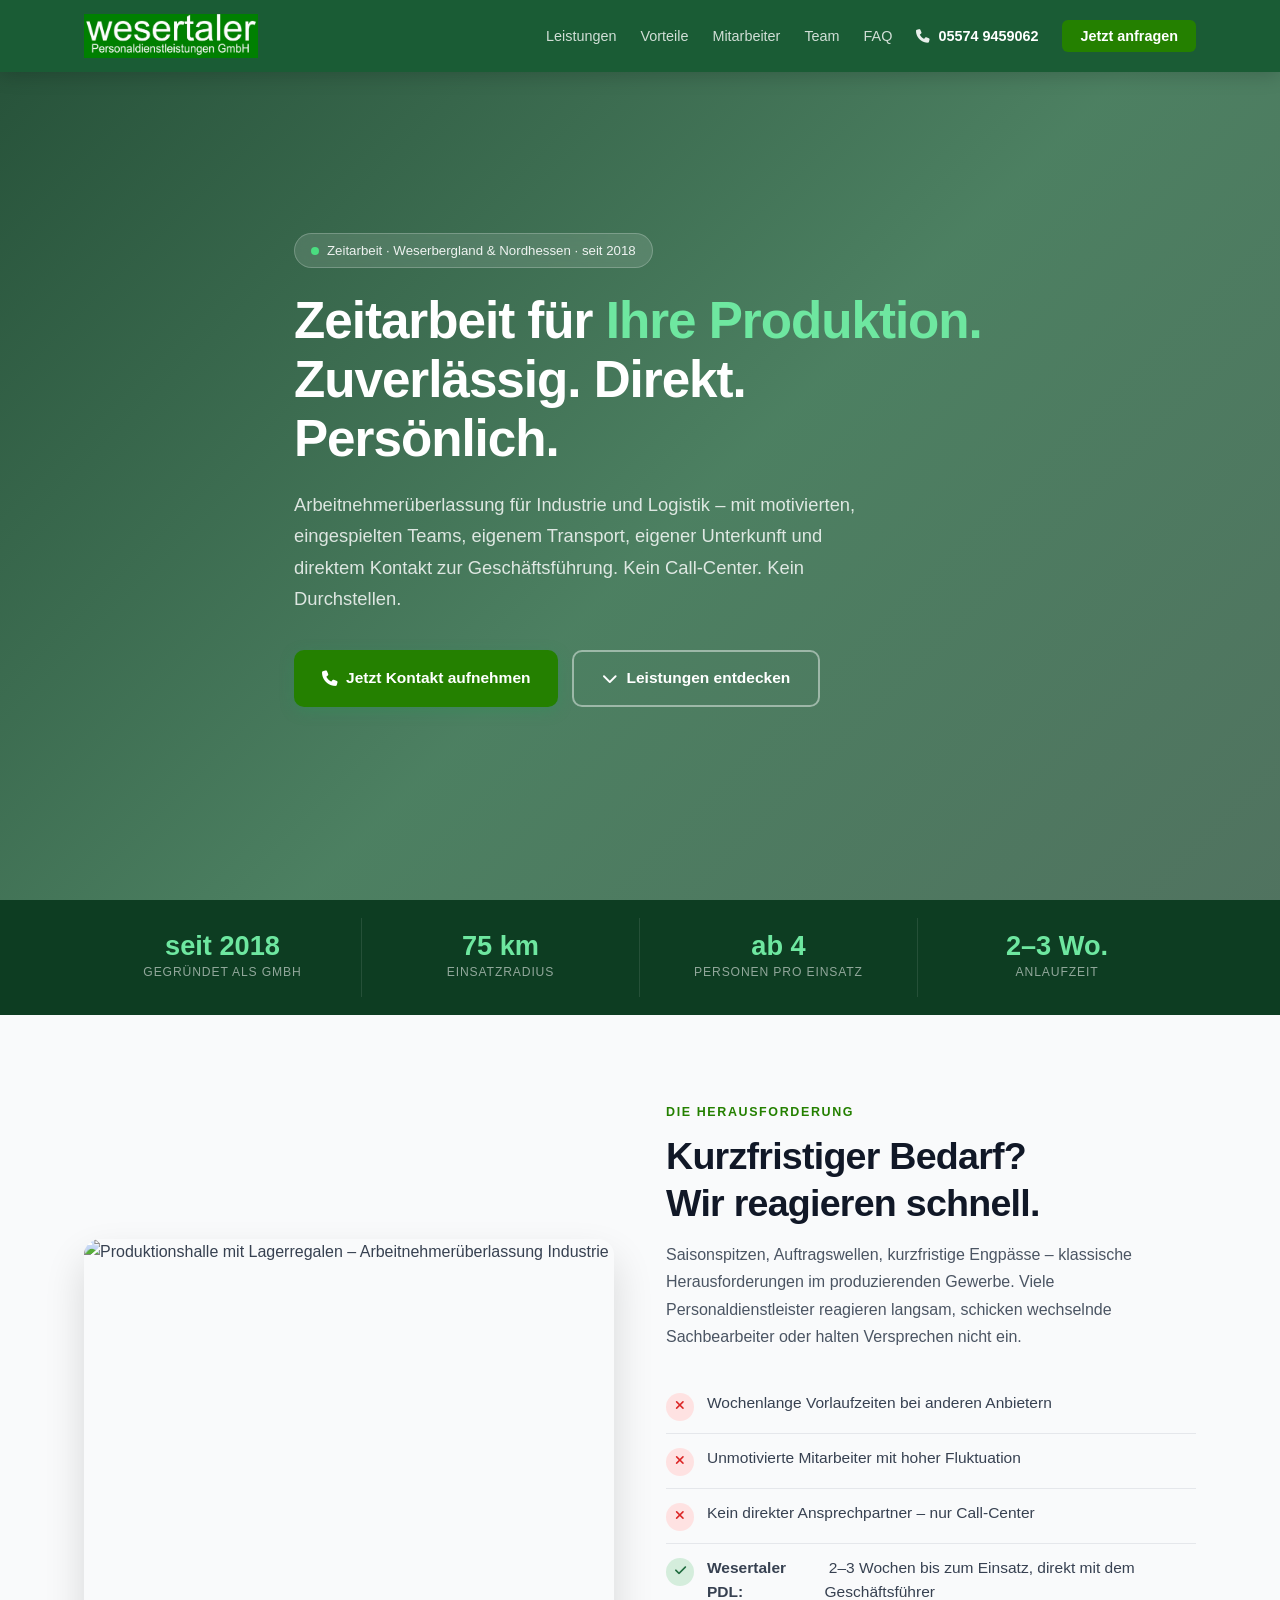
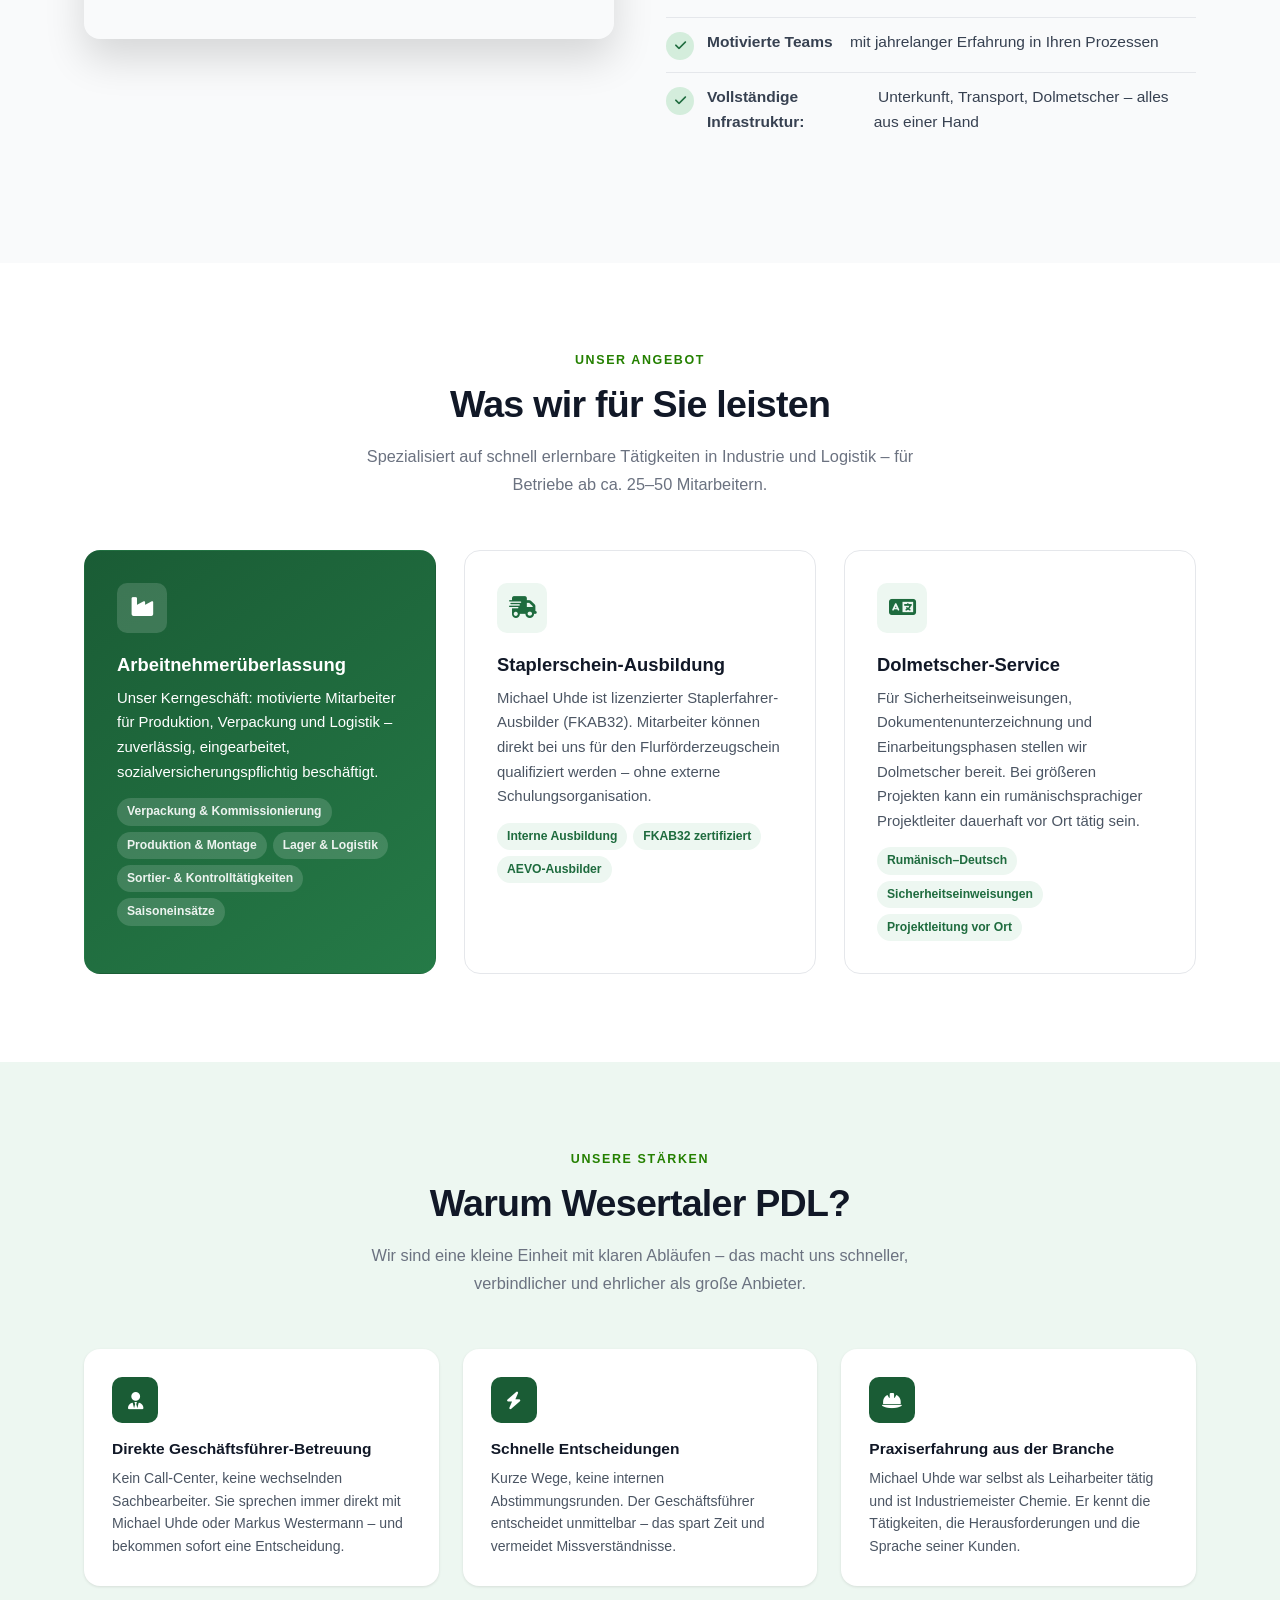
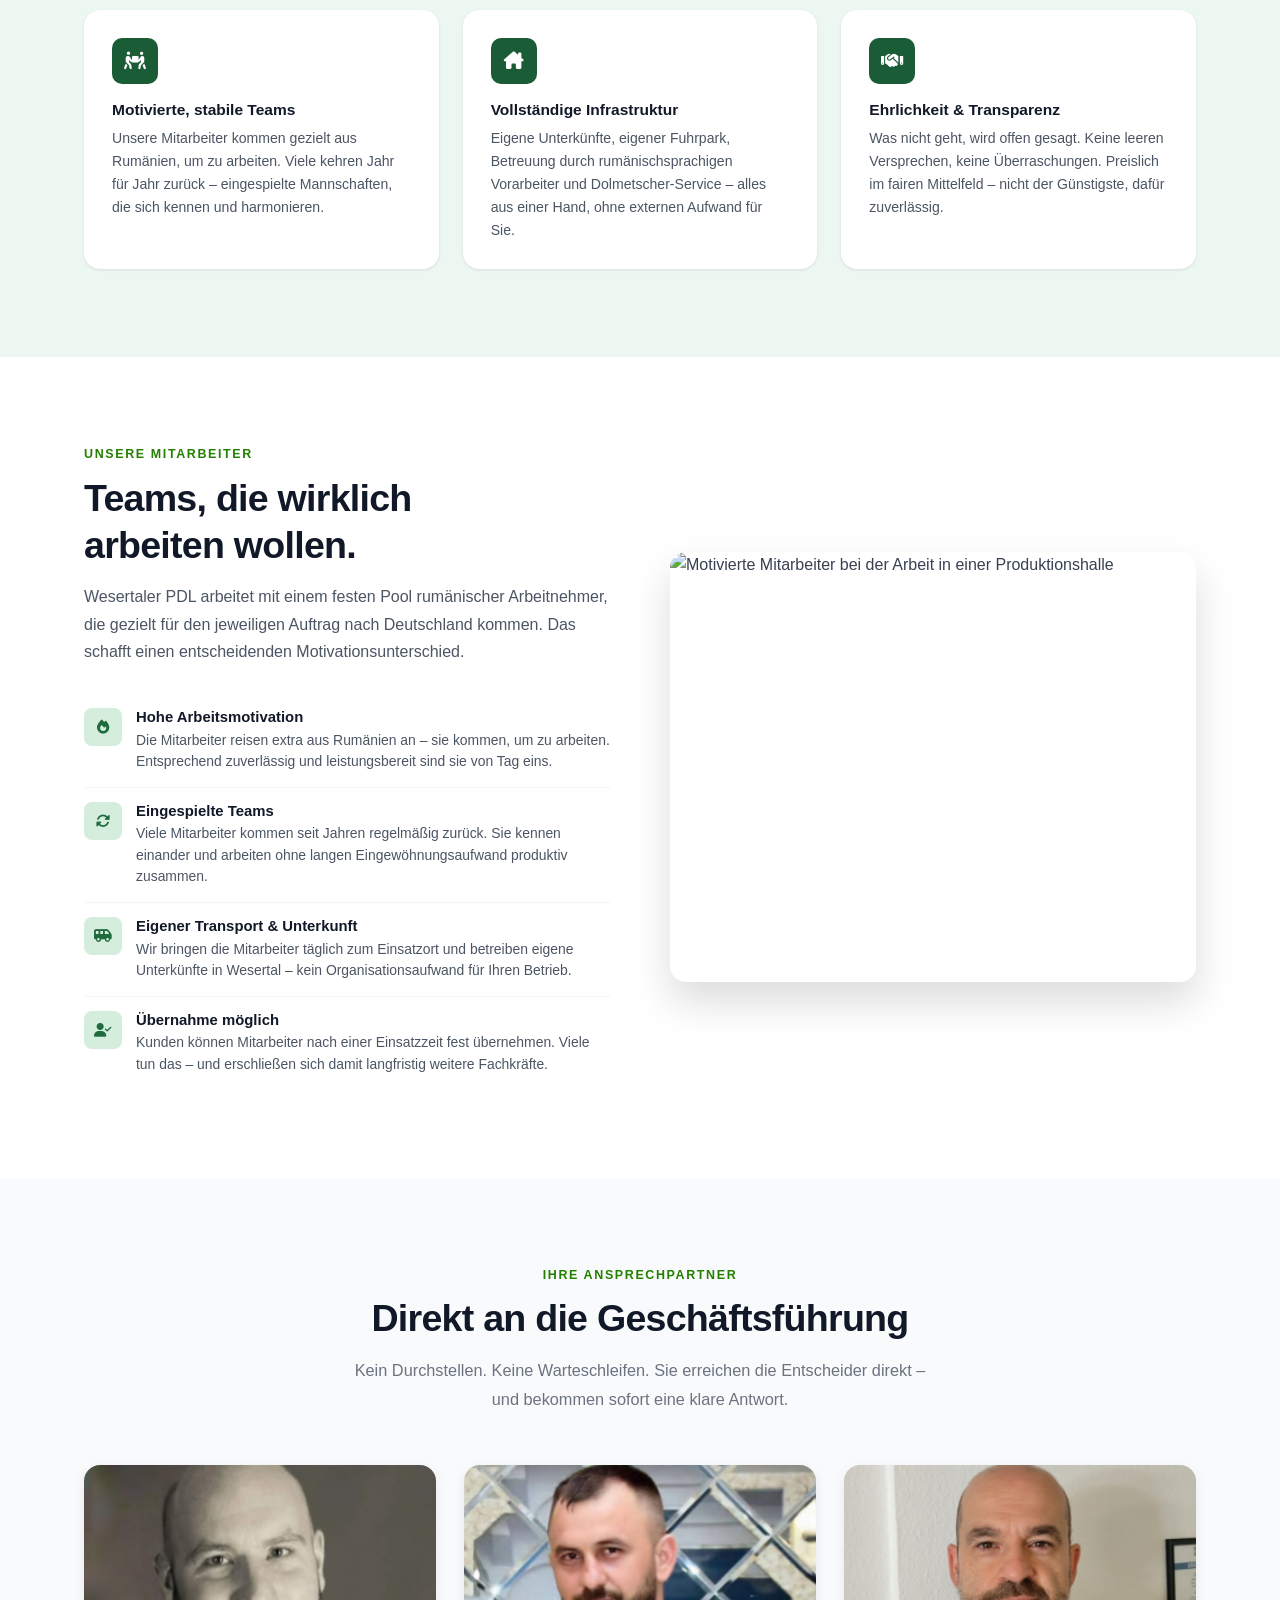
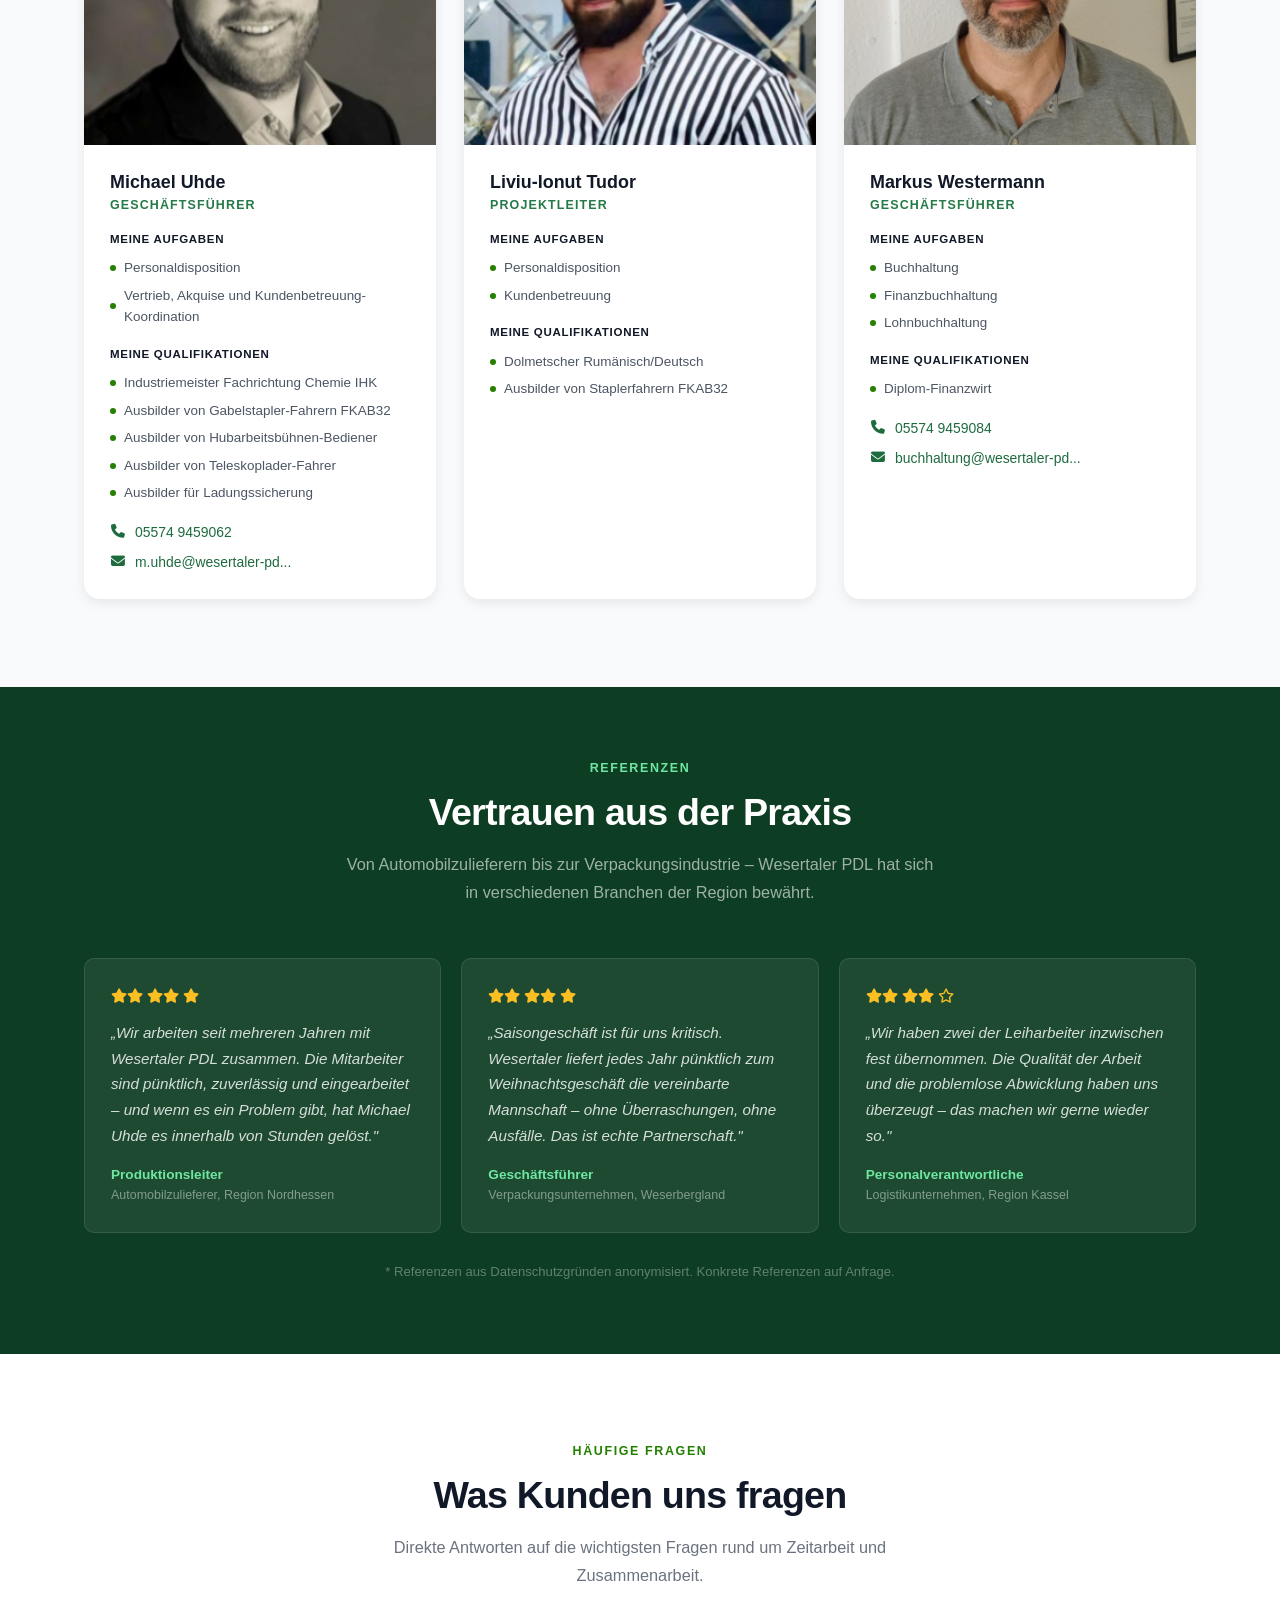
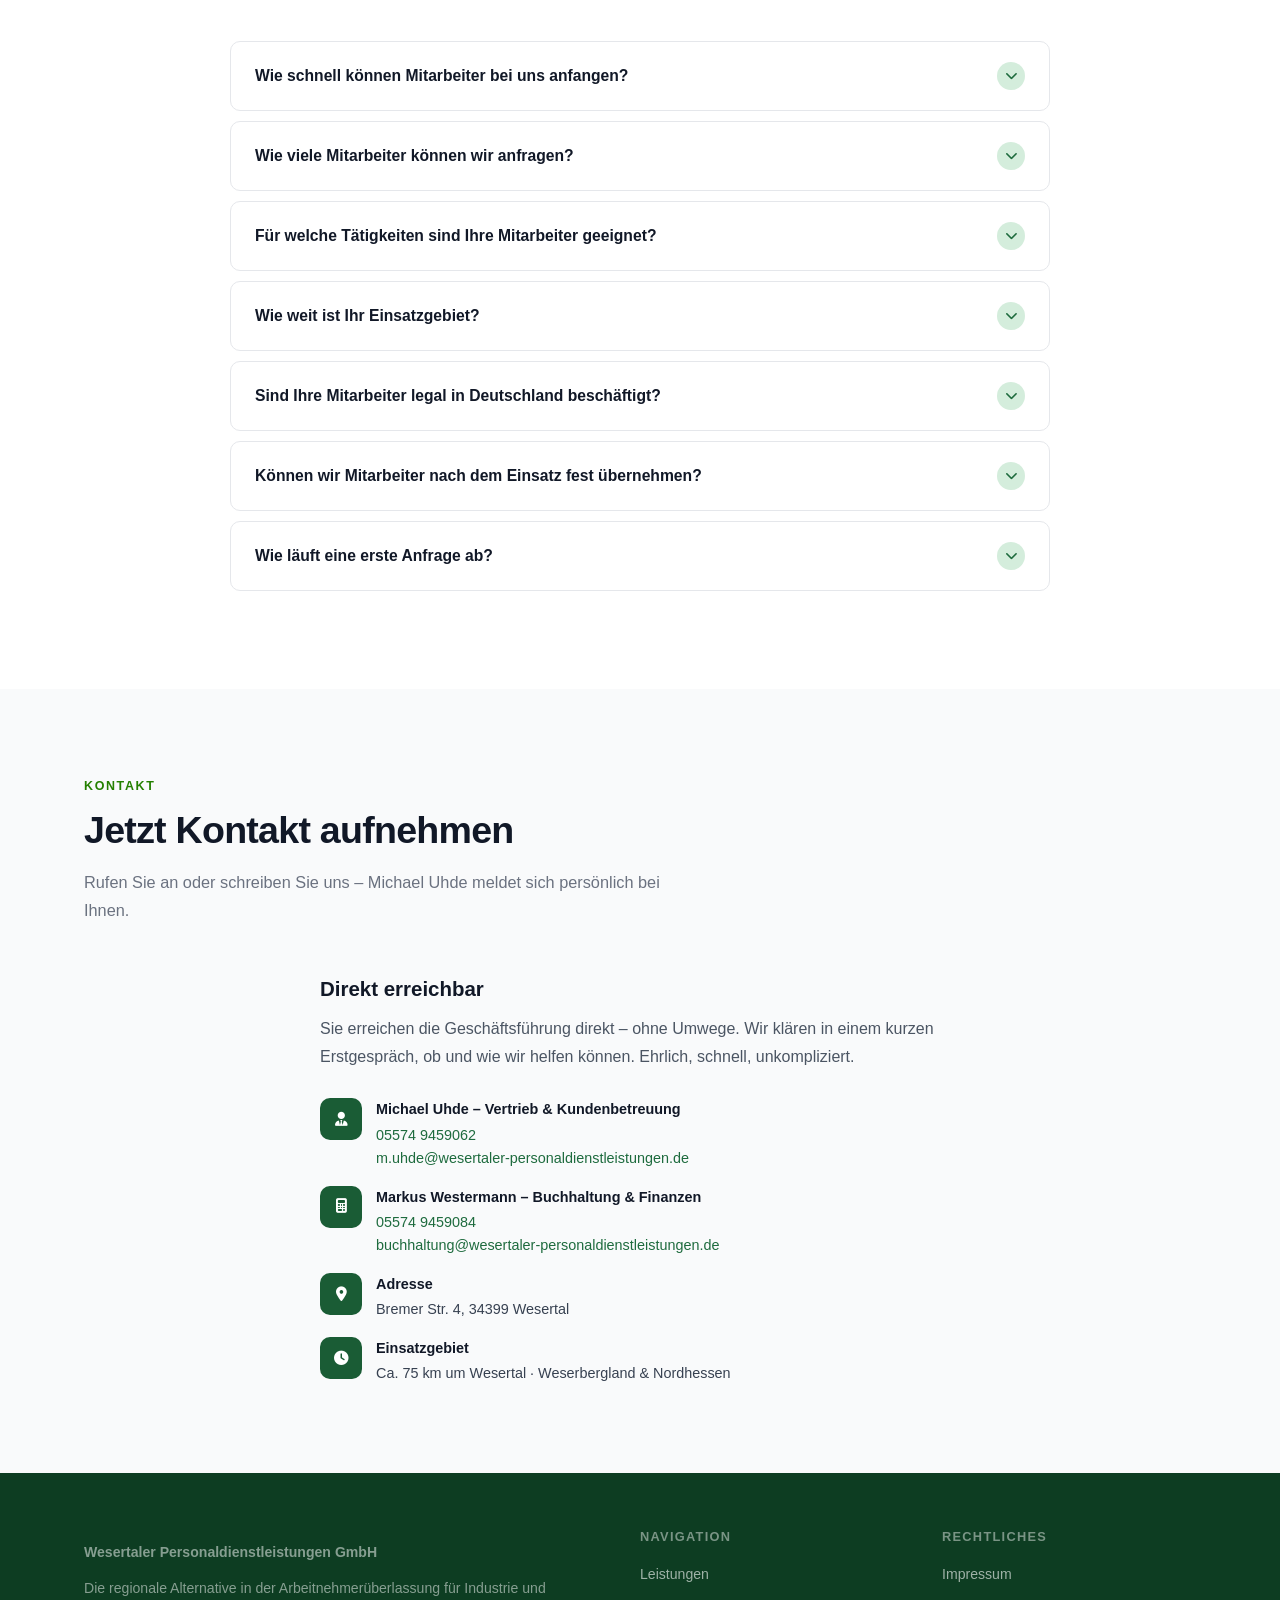
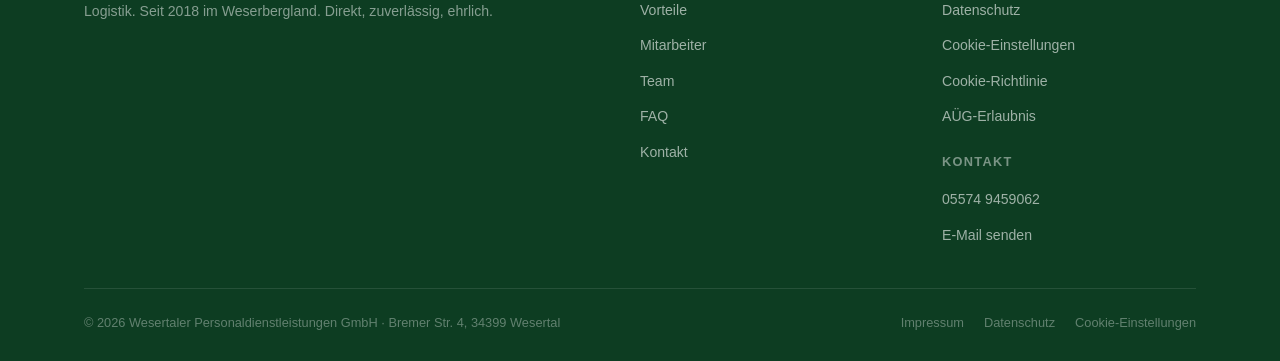
==== commit ea221f73: "Add cookie consent functionality: Integrate cookie-consent.css and cookie-consent.js for GDPR compli" ====
--- a/index.html
+++ b/index.html
@@ -23,6 +23,7 @@
   <link rel="icon" type="image/png" sizes="16x16" href="favicon-16x16.png">
 
   <link rel="stylesheet" href="https://cdnjs.cloudflare.com/ajax/libs/font-awesome/6.5.0/css/all.min.css">
+  <link rel="stylesheet" href="css/cookie-consent.css">
 
   <style>
     /* ===== VARIABLEN & RESET ===== */
@@ -1257,6 +1258,8 @@
           <ul>
             <li><a href="impressum.html">Impressum</a></li>
             <li><a href="datenschutz.html">Datenschutz</a></li>
+            <li><a href="#" data-cookie-settings>Cookie-Einstellungen</a></li>
+            <li><a href="cookie-richtlinie.html">Cookie-Richtlinie</a></li>
             <li><a href="#">AÜG-Erlaubnis</a></li>
           </ul>
           <br>
@@ -1272,6 +1275,7 @@
         <div class="footer-legal">
           <a href="impressum.html">Impressum</a>
           <a href="datenschutz.html">Datenschutz</a>
+          <a href="#" data-cookie-settings>Cookie-Einstellungen</a>
         </div>
       </div>
     </div>
@@ -1331,5 +1335,7 @@
 
   </script>
 
+  <script src="js/cookie-consent.js" defer></script>
+
 </body>
 </html>
--- a/css/cookie-consent.css
+++ b/css/cookie-consent.css
@@ -0,0 +1,99 @@
+/* Cookie-Banner – Wesertaler PDL (Grün #248000) */
+
+.cookie-banner {
+  position: fixed; inset: auto 0 0 0; z-index: 9999;
+  padding: 1rem clamp(1rem, 3vw, 2rem);
+  background: rgba(13, 61, 34, .97);
+  border-top: 1px solid rgba(255, 255, 255, .12);
+  box-shadow: 0 -8px 32px rgba(0, 0, 0, .25);
+  transform: translateY(110%);
+  transition: transform .35s ease;
+}
+.cookie-banner.visible { transform: translateY(0); }
+.cookie-banner-inner {
+  max-width: 1160px; margin: 0 auto;
+  display: flex; flex-wrap: wrap; align-items: center; gap: 1rem 1.5rem;
+}
+.cookie-banner-text {
+  flex: 1 1 280px; margin: 0; color: rgba(255, 255, 255, .82);
+  font-size: .88rem; line-height: 1.55;
+}
+.cookie-banner-text a { color: #fff; font-weight: 700; text-decoration: underline; }
+.cookie-banner-actions {
+  display: flex; flex-wrap: wrap; gap: .55rem; flex: 0 1 auto;
+}
+.cookie-btn {
+  font: inherit; font-size: .88rem; font-weight: 700;
+  padding: .55rem 1.1rem; border-radius: 6px; cursor: pointer;
+  border: 1px solid transparent;
+  transition: background .15s, border-color .15s, color .15s;
+}
+.cookie-btn-accept {
+  background: #248000; color: #fff; border-color: #248000;
+}
+.cookie-btn-accept:hover { background: #2e9158; border-color: #2e9158; }
+.cookie-btn-essential {
+  background: transparent; color: rgba(255, 255, 255, .9);
+  border-color: rgba(255, 255, 255, .35);
+}
+.cookie-btn-essential:hover { background: rgba(255, 255, 255, .08); }
+.cookie-btn-settings {
+  background: transparent; color: rgba(255, 255, 255, .65);
+  border-color: transparent; text-decoration: underline;
+}
+.cookie-btn-settings:hover { color: #fff; }
+
+.cookie-modal-overlay {
+  position: fixed; inset: 0; z-index: 10000;
+  display: grid; place-items: center; padding: 1rem;
+  background: rgba(13, 61, 34, .55);
+  opacity: 0; visibility: hidden; transition: opacity .25s, visibility .25s;
+}
+.cookie-modal-overlay.visible { opacity: 1; visibility: visible; }
+.cookie-modal {
+  width: min(100%, 520px); max-height: min(90vh, 640px); overflow: auto;
+  background: #fff; border-radius: 16px; padding: clamp(1.25rem, 3vw, 1.75rem);
+  box-shadow: 0 20px 40px rgba(0, 0, 0, .14);
+  border-top: 4px solid #248000;
+}
+.cookie-modal h3 {
+  margin: 0 0 .65em; font-size: 1.15rem; color: #0d3d22;
+  font-family: 'Arial Black', 'Arial Bold', Arial, sans-serif;
+}
+.cookie-modal > p { color: #4b5563; font-size: .88rem; margin-bottom: 1.25rem; line-height: 1.6; }
+.cookie-category {
+  border: 1px solid #e5e7eb; border-radius: 10px; padding: 1rem 1.1rem; margin-bottom: .85rem;
+}
+.cookie-category-header {
+  display: flex; align-items: center; justify-content: space-between; gap: 1rem; margin-bottom: .45rem;
+}
+.cookie-category-name { font-weight: 700; color: #111827; font-size: .88rem; }
+.cookie-category-desc { margin: 0; font-size: .84rem; color: #4b5563; line-height: 1.5; }
+.cookie-toggle { position: relative; display: inline-block; width: 44px; height: 24px; flex-shrink: 0; }
+.cookie-toggle input { opacity: 0; width: 0; height: 0; }
+.cookie-toggle-slider {
+  position: absolute; inset: 0; cursor: pointer; border-radius: 999px;
+  background: #e5e7eb; transition: background .2s;
+}
+.cookie-toggle-slider::before {
+  content: ''; position: absolute; width: 18px; height: 18px; left: 3px; top: 3px;
+  background: #fff; border-radius: 50%; transition: transform .2s;
+  box-shadow: 0 1px 3px rgba(0, 0, 0, .2);
+}
+.cookie-toggle input:checked + .cookie-toggle-slider { background: #248000; }
+.cookie-toggle input:checked + .cookie-toggle-slider::before { transform: translateX(20px); }
+.cookie-toggle input:disabled + .cookie-toggle-slider { opacity: .75; cursor: not-allowed; }
+.cookie-modal-actions {
+  display: flex; flex-wrap: wrap; justify-content: flex-end; gap: .55rem; margin-top: 1.25rem;
+}
+
+.cookie-settings-section {
+  margin-top: 2rem; padding: 1.25rem 1.5rem;
+  background: #edf7f1; border: 1px solid #d4eddc; border-radius: 10px;
+}
+.cookie-settings-section h2 { margin-top: 0; font-size: 1rem; color: #0d3d22; }
+
+@media (max-width: 560px) {
+  .cookie-banner-actions { width: 100%; }
+  .cookie-banner-actions .cookie-btn { flex: 1 1 auto; text-align: center; }
+}
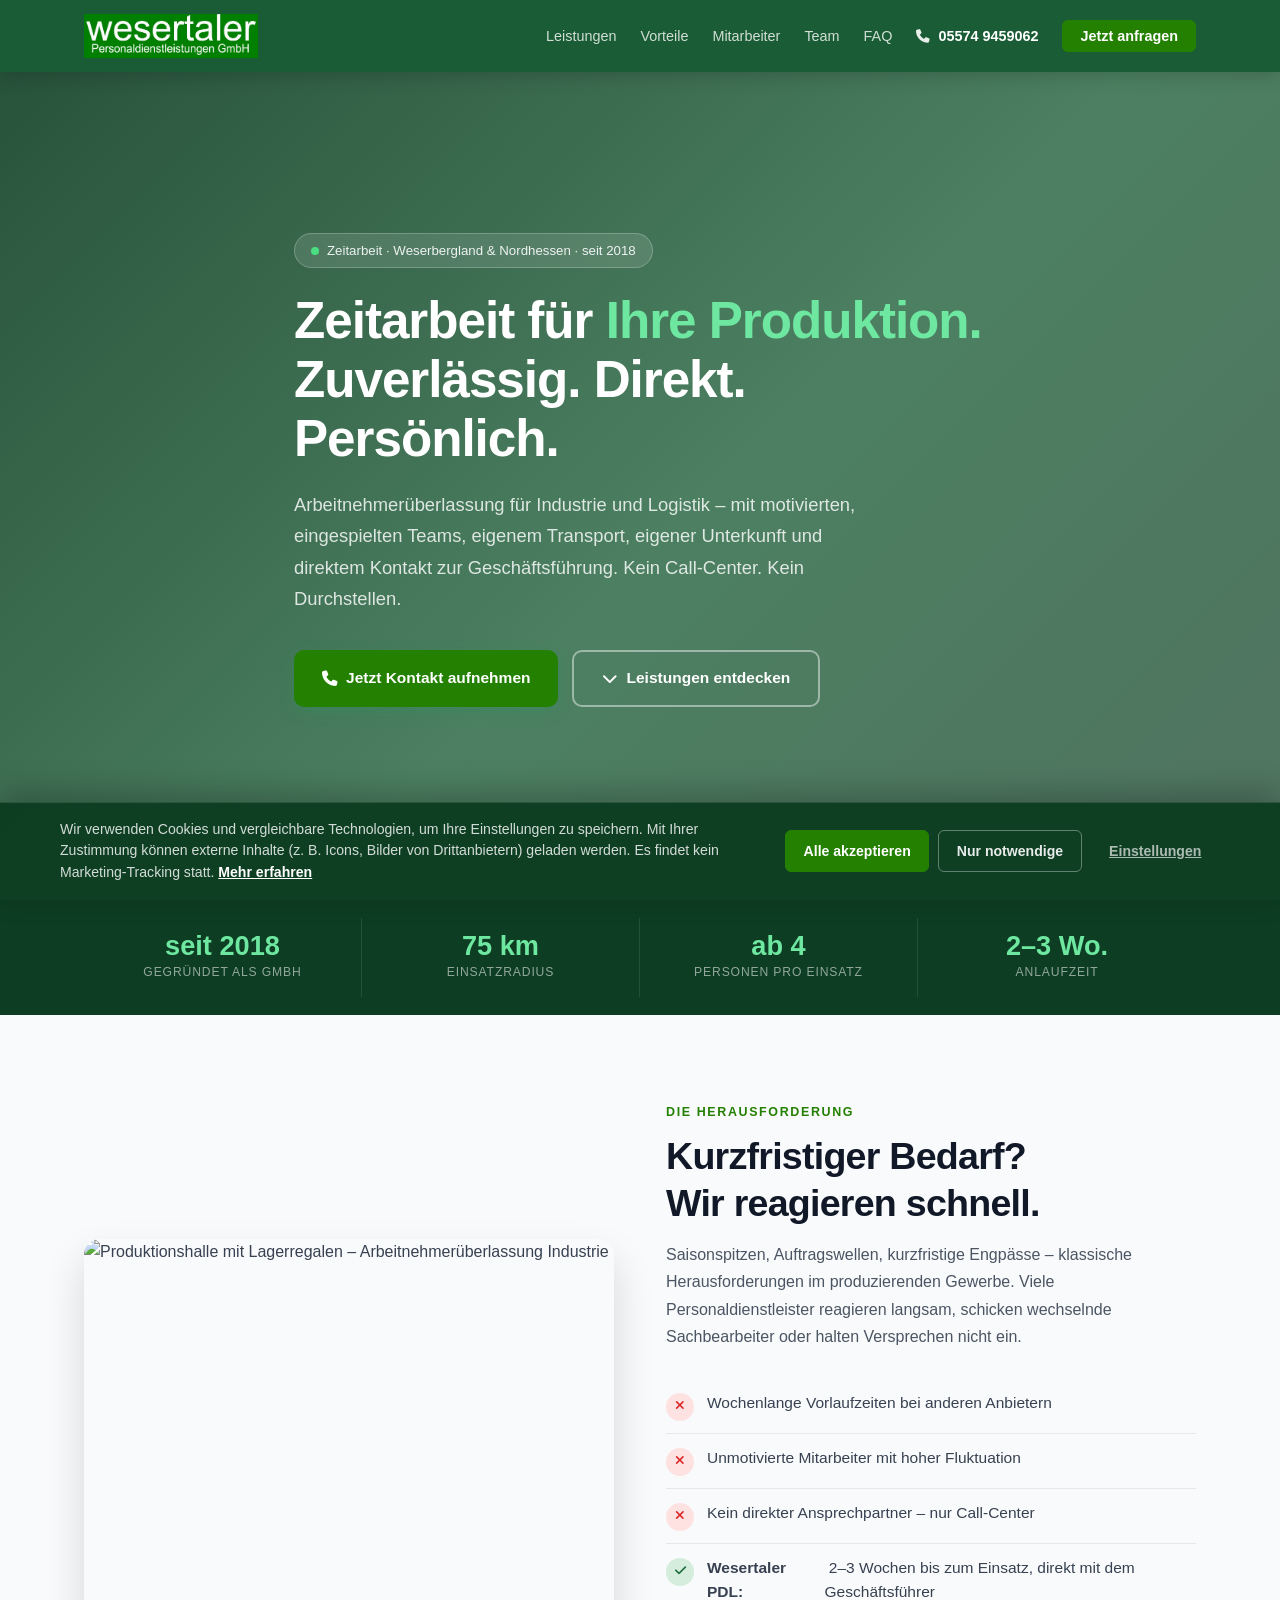
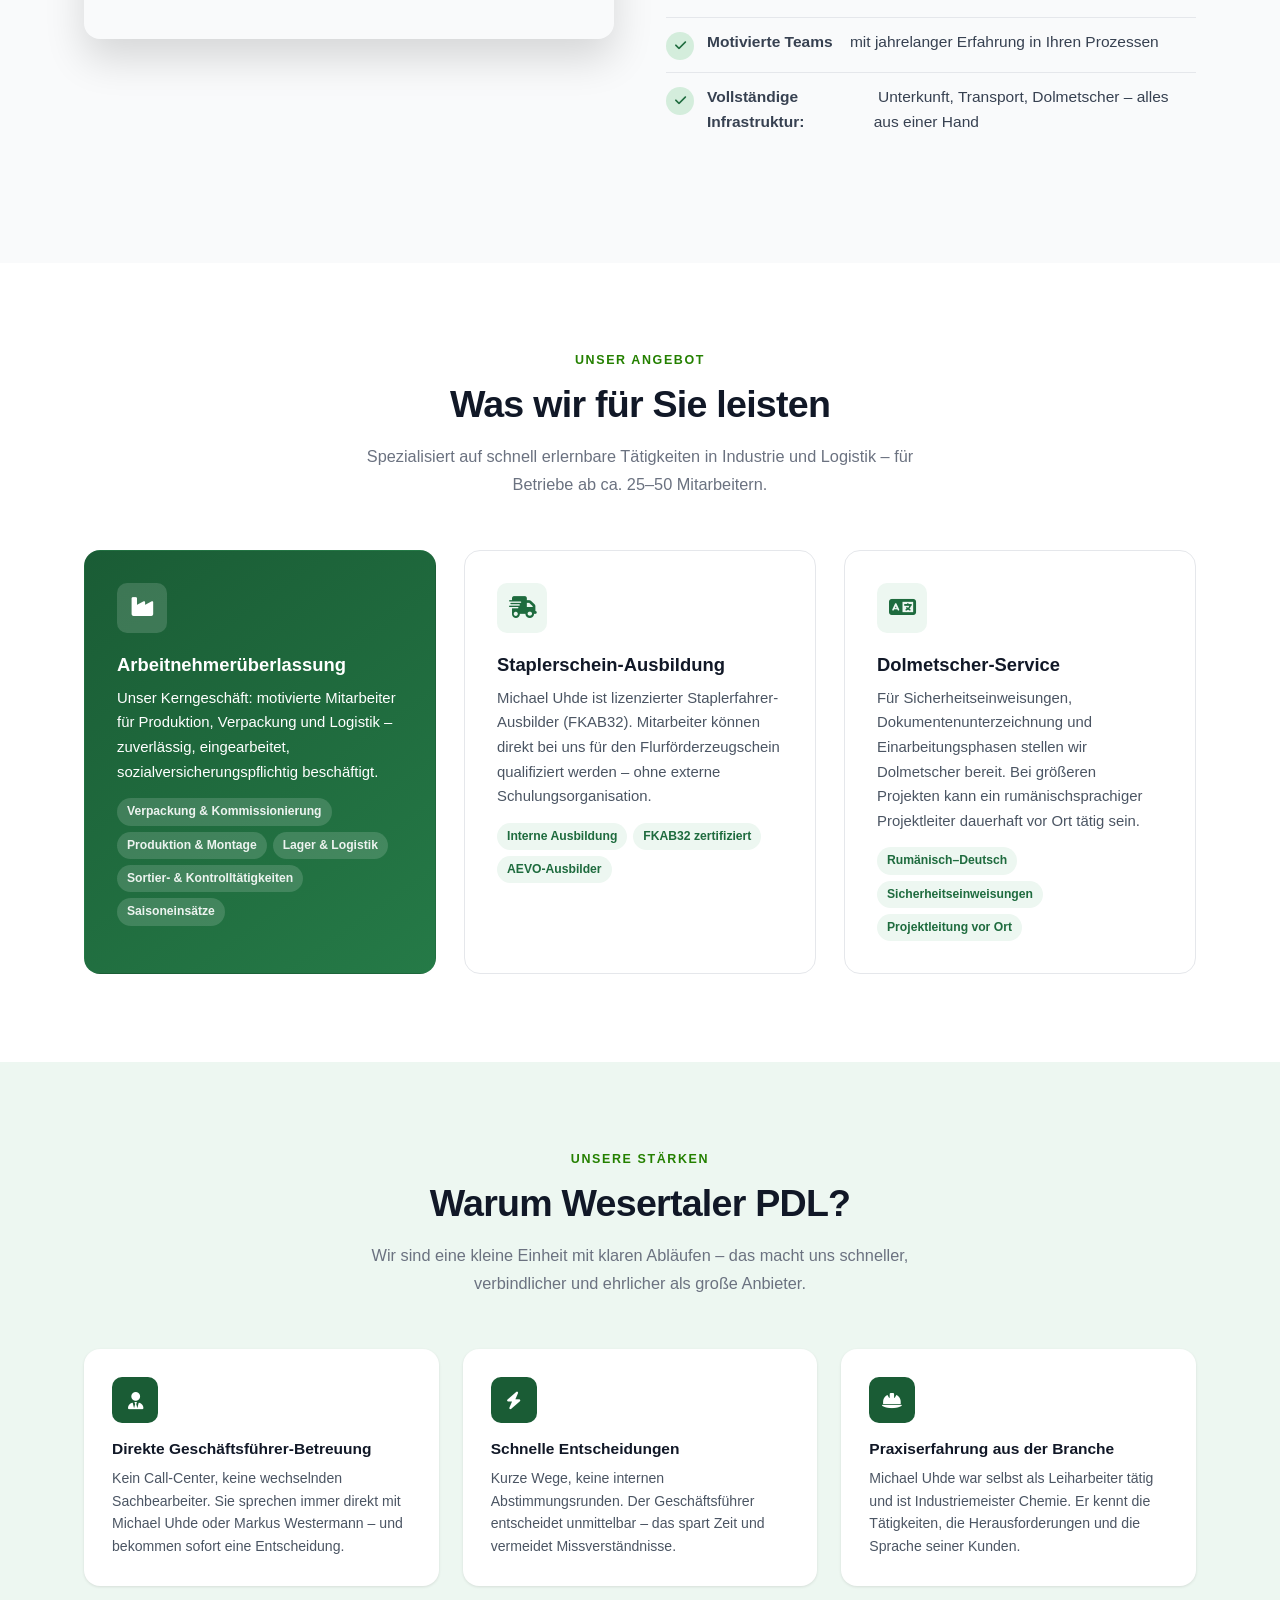
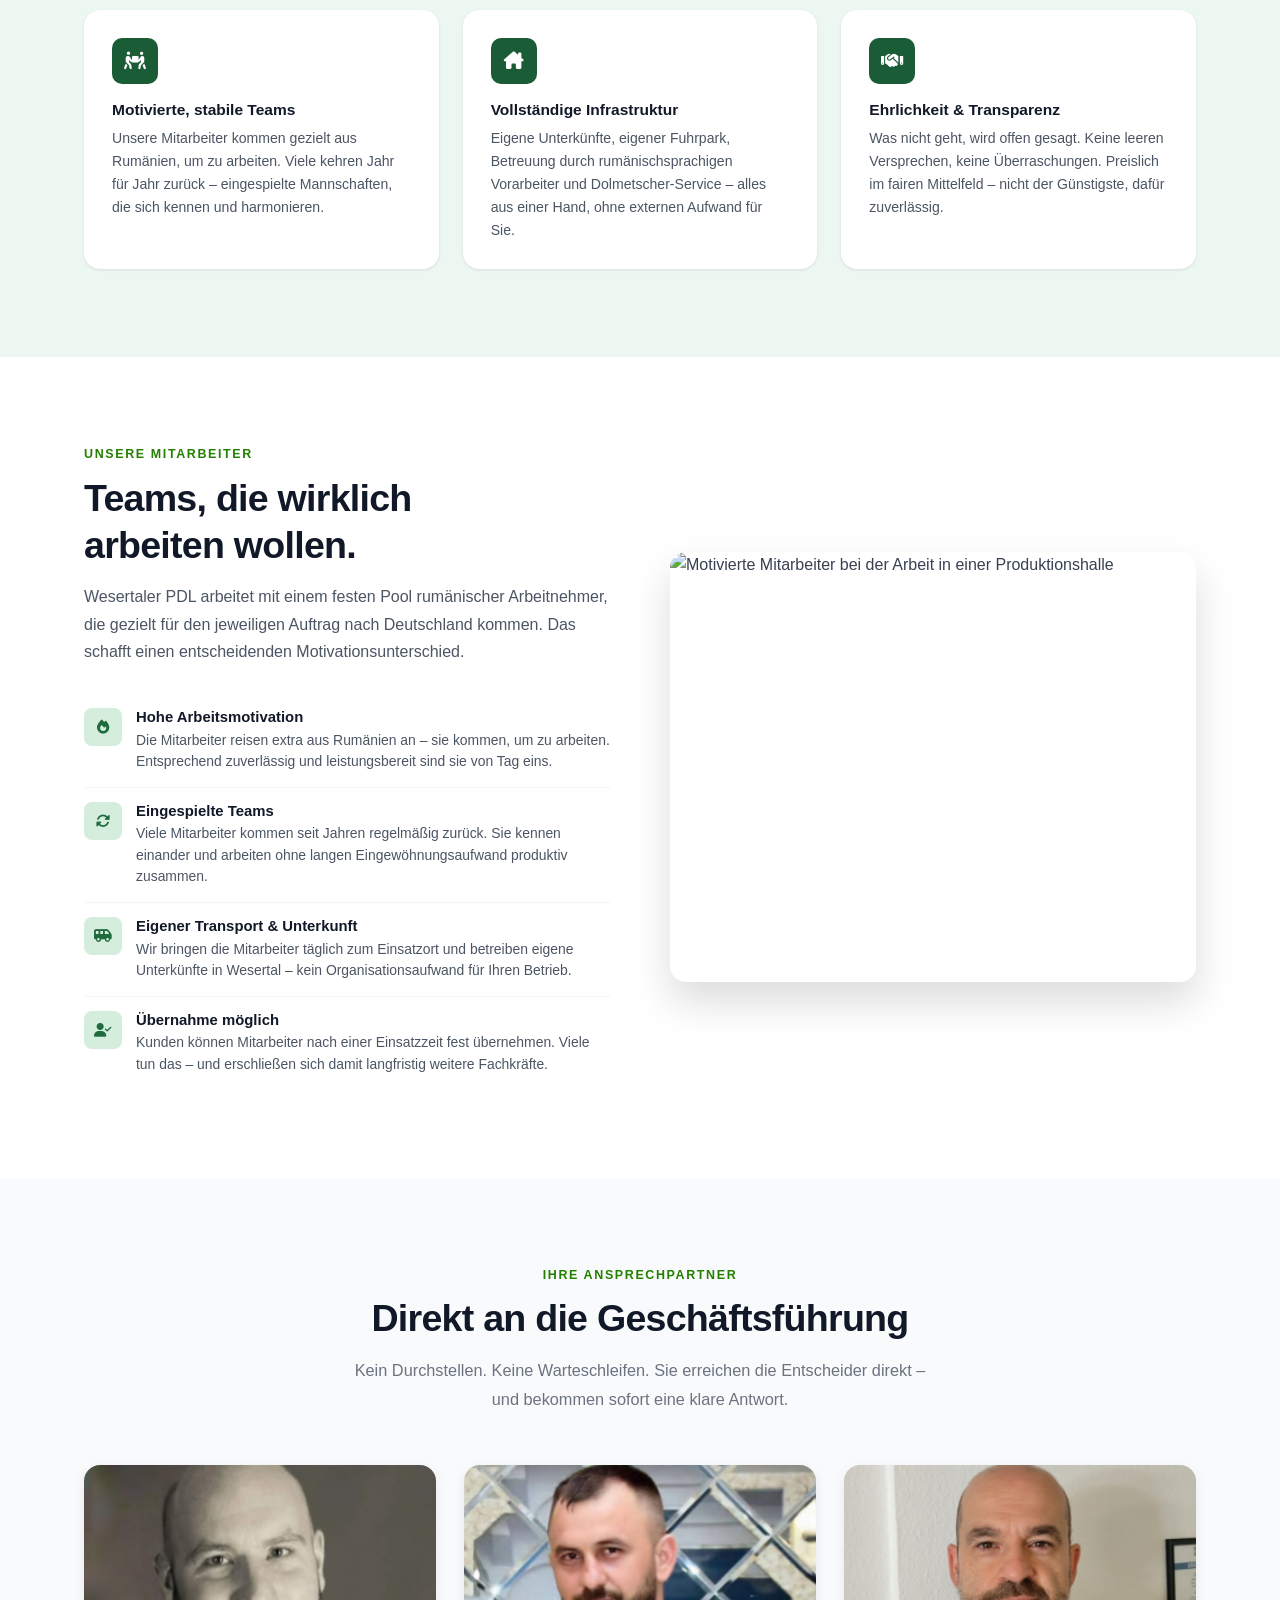
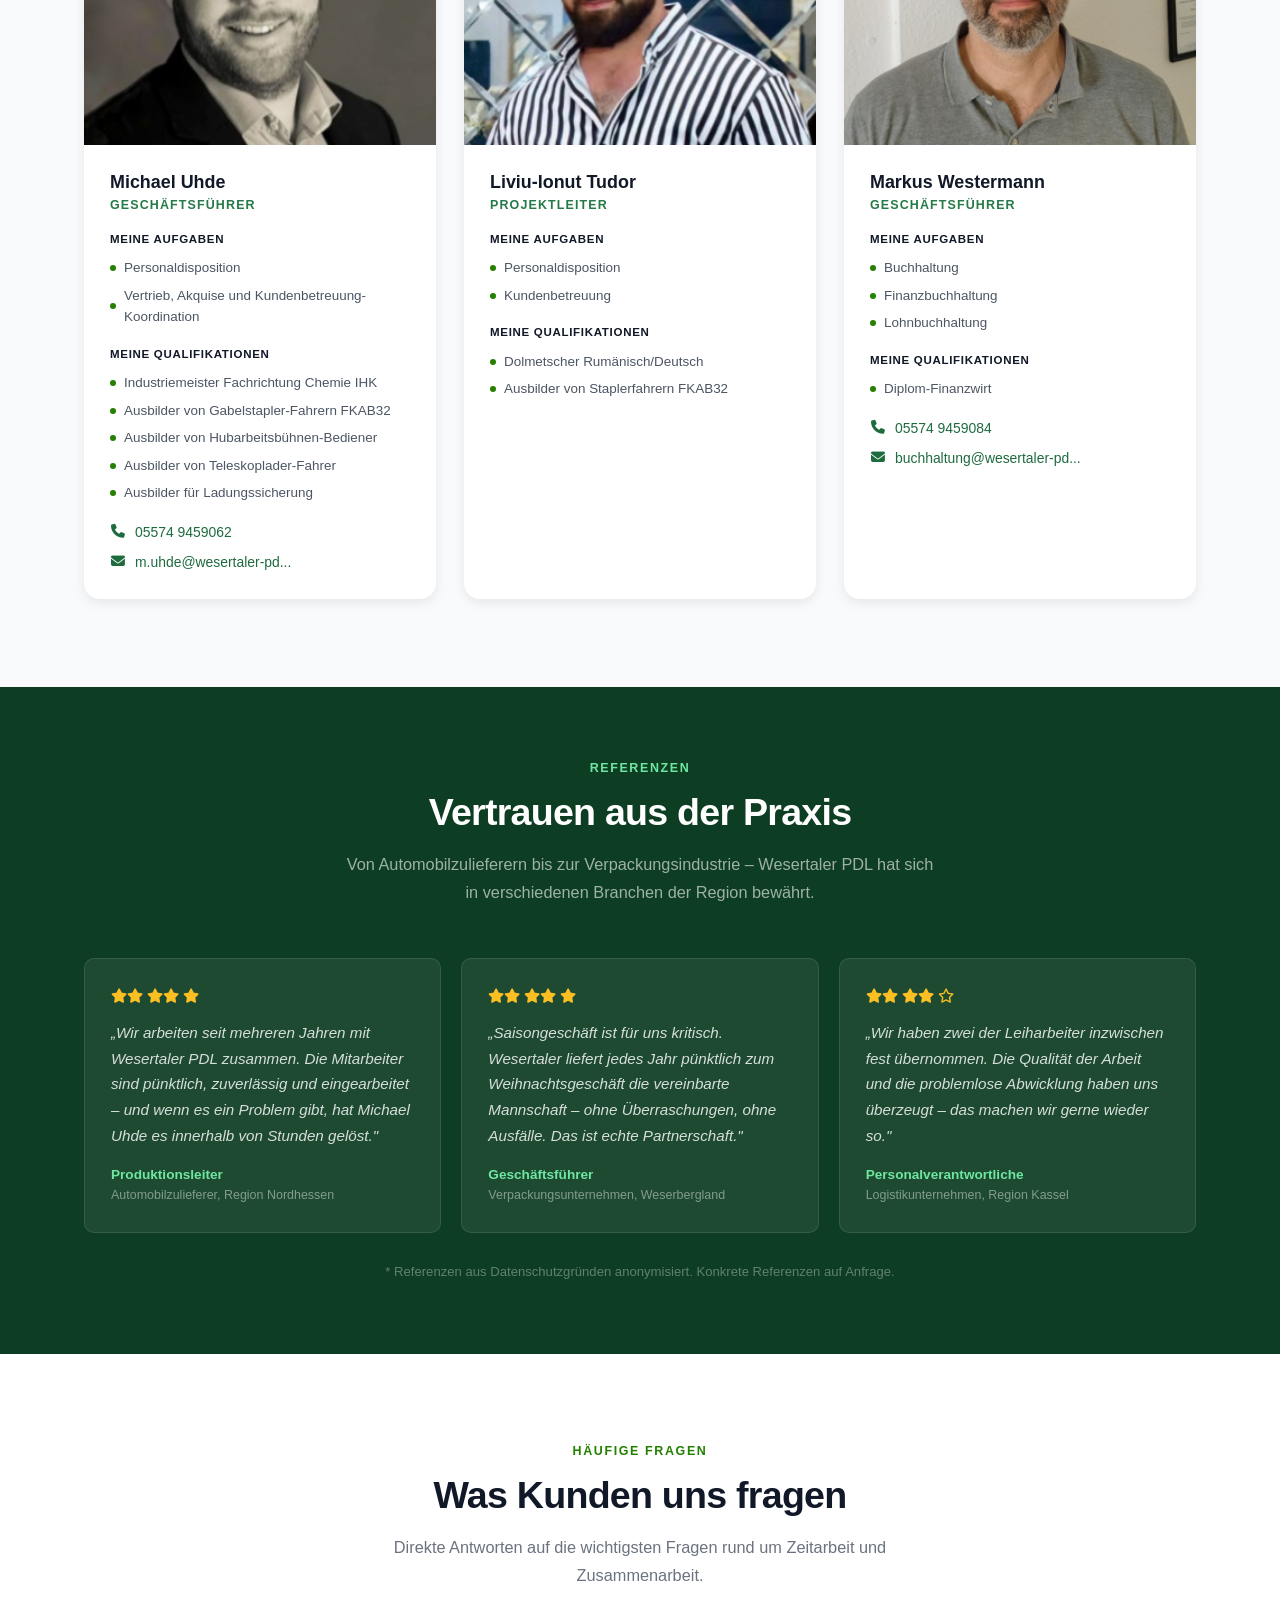
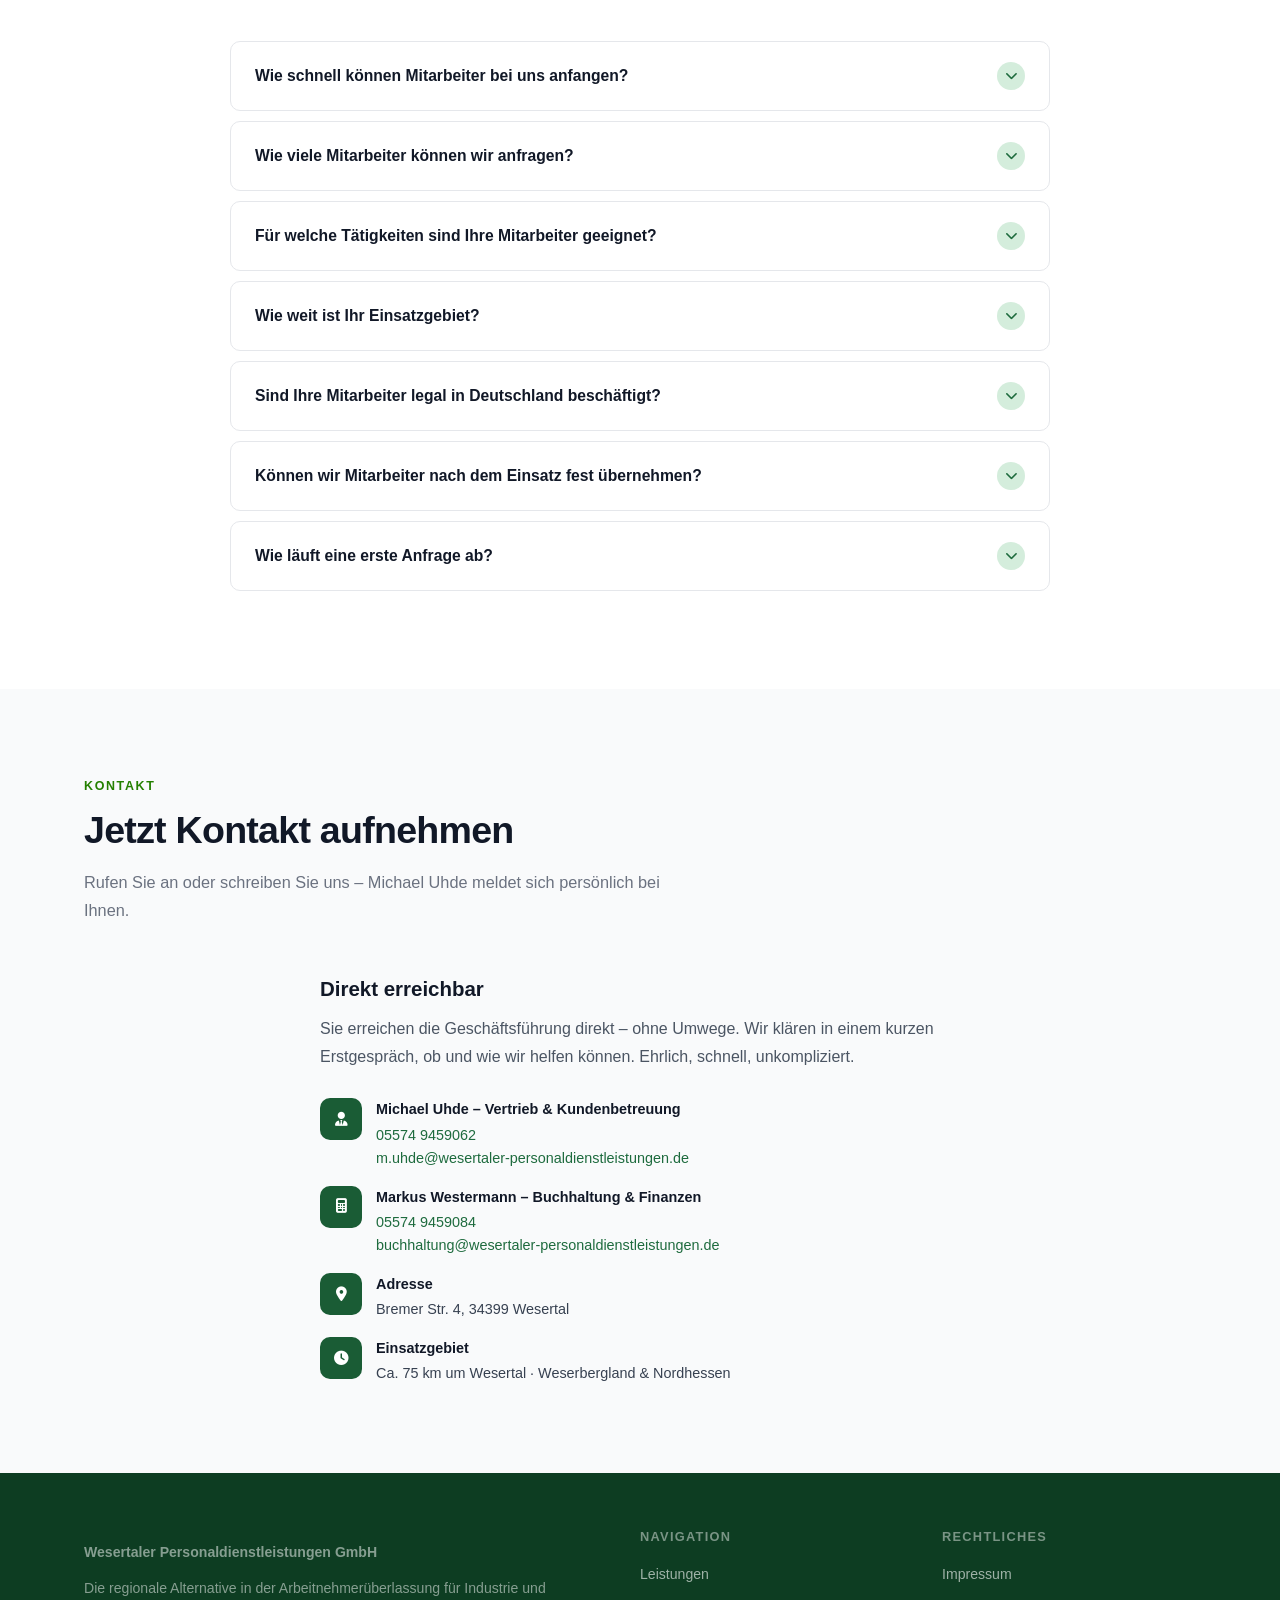
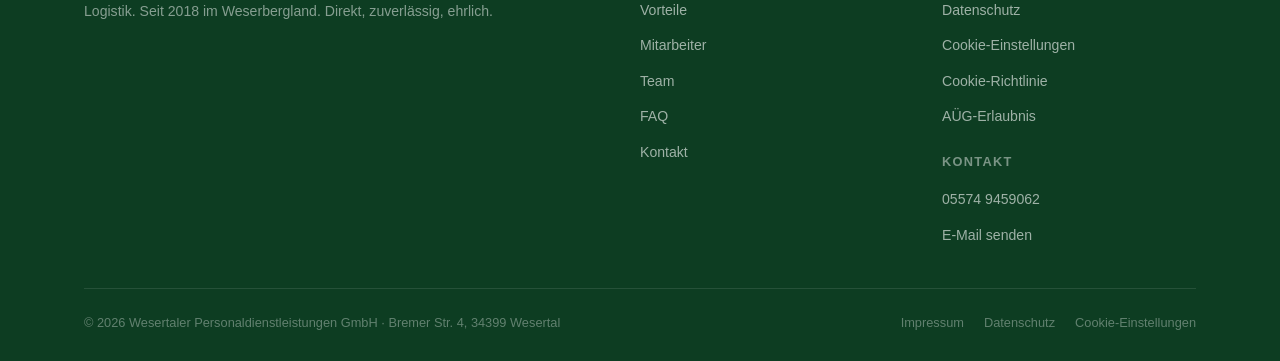
==== commit bac9182a: "Refactor cookie consent implementation: Remove cookie-consent.css from HTML files and adjust script " ====
--- a/index.html
+++ b/index.html
@@ -23,7 +23,6 @@
   <link rel="icon" type="image/png" sizes="16x16" href="favicon-16x16.png">
 
   <link rel="stylesheet" href="https://cdnjs.cloudflare.com/ajax/libs/font-awesome/6.5.0/css/all.min.css">
-  <link rel="stylesheet" href="css/cookie-consent.css">
 
   <style>
     /* ===== VARIABLEN & RESET ===== */
@@ -519,6 +518,99 @@
       .team-grid { grid-template-columns: 1fr; max-width: 400px; }
       .ref-grid { grid-template-columns: 1fr; }
       .footer-grid { grid-template-columns: 1fr; gap: 28px; }
+    }
+
+    /* Cookie-Banner – Wesertaler PDL */
+    .cookie-banner {
+      position: fixed; inset: auto 0 0 0; z-index: 99999;
+      padding: 1rem clamp(1rem, 3vw, 2rem);
+      background: rgba(13, 61, 34, .97);
+      border-top: 1px solid rgba(255, 255, 255, .12);
+      box-shadow: 0 -8px 32px rgba(0, 0, 0, .25);
+      transform: translateY(110%);
+      transition: transform .35s ease;
+    }
+    .cookie-banner.visible { transform: translateY(0); }
+    .cookie-banner-inner {
+      max-width: 1160px; margin: 0 auto;
+      display: flex; flex-wrap: wrap; align-items: center; gap: 1rem 1.5rem;
+    }
+    .cookie-banner-text {
+      flex: 1 1 280px; margin: 0; color: rgba(255, 255, 255, .82);
+      font-size: .88rem; line-height: 1.55;
+    }
+    .cookie-banner-text a { color: #fff; font-weight: 700; text-decoration: underline; }
+    .cookie-banner-actions { display: flex; flex-wrap: wrap; gap: .55rem; flex: 0 1 auto; }
+    .cookie-btn {
+      font: inherit; font-size: .88rem; font-weight: 700;
+      padding: .55rem 1.1rem; border-radius: 6px; cursor: pointer;
+      border: 1px solid transparent;
+      transition: background .15s, border-color .15s, color .15s;
+    }
+    .cookie-btn-accept { background: #248000; color: #fff; border-color: #248000; }
+    .cookie-btn-accept:hover { background: #2e9158; border-color: #2e9158; }
+    .cookie-btn-essential {
+      background: transparent; color: rgba(255, 255, 255, .9);
+      border-color: rgba(255, 255, 255, .35);
+    }
+    .cookie-btn-essential:hover { background: rgba(255, 255, 255, .08); }
+    .cookie-btn-settings {
+      background: transparent; color: rgba(255, 255, 255, .65);
+      border-color: transparent; text-decoration: underline;
+    }
+    .cookie-btn-settings:hover { color: #fff; }
+    .cookie-modal-overlay {
+      position: fixed; inset: 0; z-index: 100000;
+      display: grid; place-items: center; padding: 1rem;
+      background: rgba(13, 61, 34, .55);
+      opacity: 0; visibility: hidden; transition: opacity .25s, visibility .25s;
+    }
+    .cookie-modal-overlay.visible { opacity: 1; visibility: visible; }
+    .cookie-modal {
+      width: min(100%, 520px); max-height: min(90vh, 640px); overflow: auto;
+      background: #fff; border-radius: 16px; padding: clamp(1.25rem, 3vw, 1.75rem);
+      box-shadow: 0 20px 40px rgba(0, 0, 0, .14); border-top: 4px solid #248000;
+    }
+    .cookie-modal h3 {
+      margin: 0 0 .65em; font-size: 1.15rem; color: #0d3d22;
+      font-family: var(--font-head);
+    }
+    .cookie-modal > p { color: #4b5563; font-size: .88rem; margin-bottom: 1.25rem; line-height: 1.6; }
+    .cookie-category {
+      border: 1px solid var(--gray200); border-radius: 10px;
+      padding: 1rem 1.1rem; margin-bottom: .85rem;
+    }
+    .cookie-category-header {
+      display: flex; align-items: center; justify-content: space-between;
+      gap: 1rem; margin-bottom: .45rem;
+    }
+    .cookie-category-name { font-weight: 700; color: var(--gray900); font-size: .88rem; }
+    .cookie-category-desc { margin: 0; font-size: .84rem; color: var(--gray600); line-height: 1.5; }
+    .cookie-toggle { position: relative; display: inline-block; width: 44px; height: 24px; flex-shrink: 0; }
+    .cookie-toggle input { opacity: 0; width: 0; height: 0; position: absolute; }
+    .cookie-toggle-slider {
+      position: absolute; inset: 0; cursor: pointer; border-radius: 999px;
+      background: var(--gray200); transition: background .2s;
+    }
+    .cookie-toggle-slider::before {
+      content: ''; position: absolute; width: 18px; height: 18px; left: 3px; top: 3px;
+      background: #fff; border-radius: 50%; transition: transform .2s;
+      box-shadow: 0 1px 3px rgba(0, 0, 0, .2);
+    }
+    .cookie-toggle input:checked + .cookie-toggle-slider { background: var(--brand); }
+    .cookie-toggle input:checked + .cookie-toggle-slider::before { transform: translateX(20px); }
+    .cookie-toggle input:disabled + .cookie-toggle-slider { opacity: .75; cursor: not-allowed; }
+    .cookie-modal-actions {
+      display: flex; flex-wrap: wrap; justify-content: flex-end; gap: .55rem; margin-top: 1.25rem;
+    }
+    .cookie-settings-section {
+      margin-top: 2rem; padding: 1.25rem 1.5rem;
+      background: var(--g50); border: 1px solid var(--g100); border-radius: 10px;
+    }
+    .cookie-settings-section h2 { margin-top: 0; font-size: 1rem; color: #0d3d22; }
+    @media (max-width: 560px) {
+      .cookie-banner-actions { width: 100%; }
+      .cookie-banner-actions .cookie-btn { flex: 1 1 auto; text-align: center; }
     }
   </style>
 
@@ -1286,20 +1378,24 @@
     // Mobile Navigation Toggle
     const navToggle = document.getElementById('navToggle');
     const navLinks  = document.getElementById('navLinks');
-    navToggle.addEventListener('click', () => {
-      navLinks.classList.toggle('open');
-      const icon = navToggle.querySelector('i');
-      icon.className = navLinks.classList.contains('open')
-        ? 'fa-solid fa-xmark'
-        : 'fa-solid fa-bars';
-    });
-    // Close nav on link click (mobile)
-    navLinks.querySelectorAll('a').forEach(link => {
-      link.addEventListener('click', () => {
-        navLinks.classList.remove('open');
-        navToggle.querySelector('i').className = 'fa-solid fa-bars';
+    if (navToggle && navLinks) {
+      navToggle.addEventListener('click', () => {
+        navLinks.classList.toggle('open');
+        const icon = navToggle.querySelector('i');
+        if (icon) {
+          icon.className = navLinks.classList.contains('open')
+            ? 'fa-solid fa-xmark'
+            : 'fa-solid fa-bars';
+        }
       });
-    });
+      navLinks.querySelectorAll('a').forEach(link => {
+        link.addEventListener('click', () => {
+          navLinks.classList.remove('open');
+          const icon = navToggle.querySelector('i');
+          if (icon) icon.className = 'fa-solid fa-bars';
+        });
+      });
+    }
 
     // FAQ Accordion
     document.querySelectorAll('.faq-q').forEach(btn => {
@@ -1334,8 +1430,7 @@
     });
 
   </script>
-
-  <script src="js/cookie-consent.js" defer></script>
+  <script src="js/cookie-consent.js"></script>
 
 </body>
 </html>
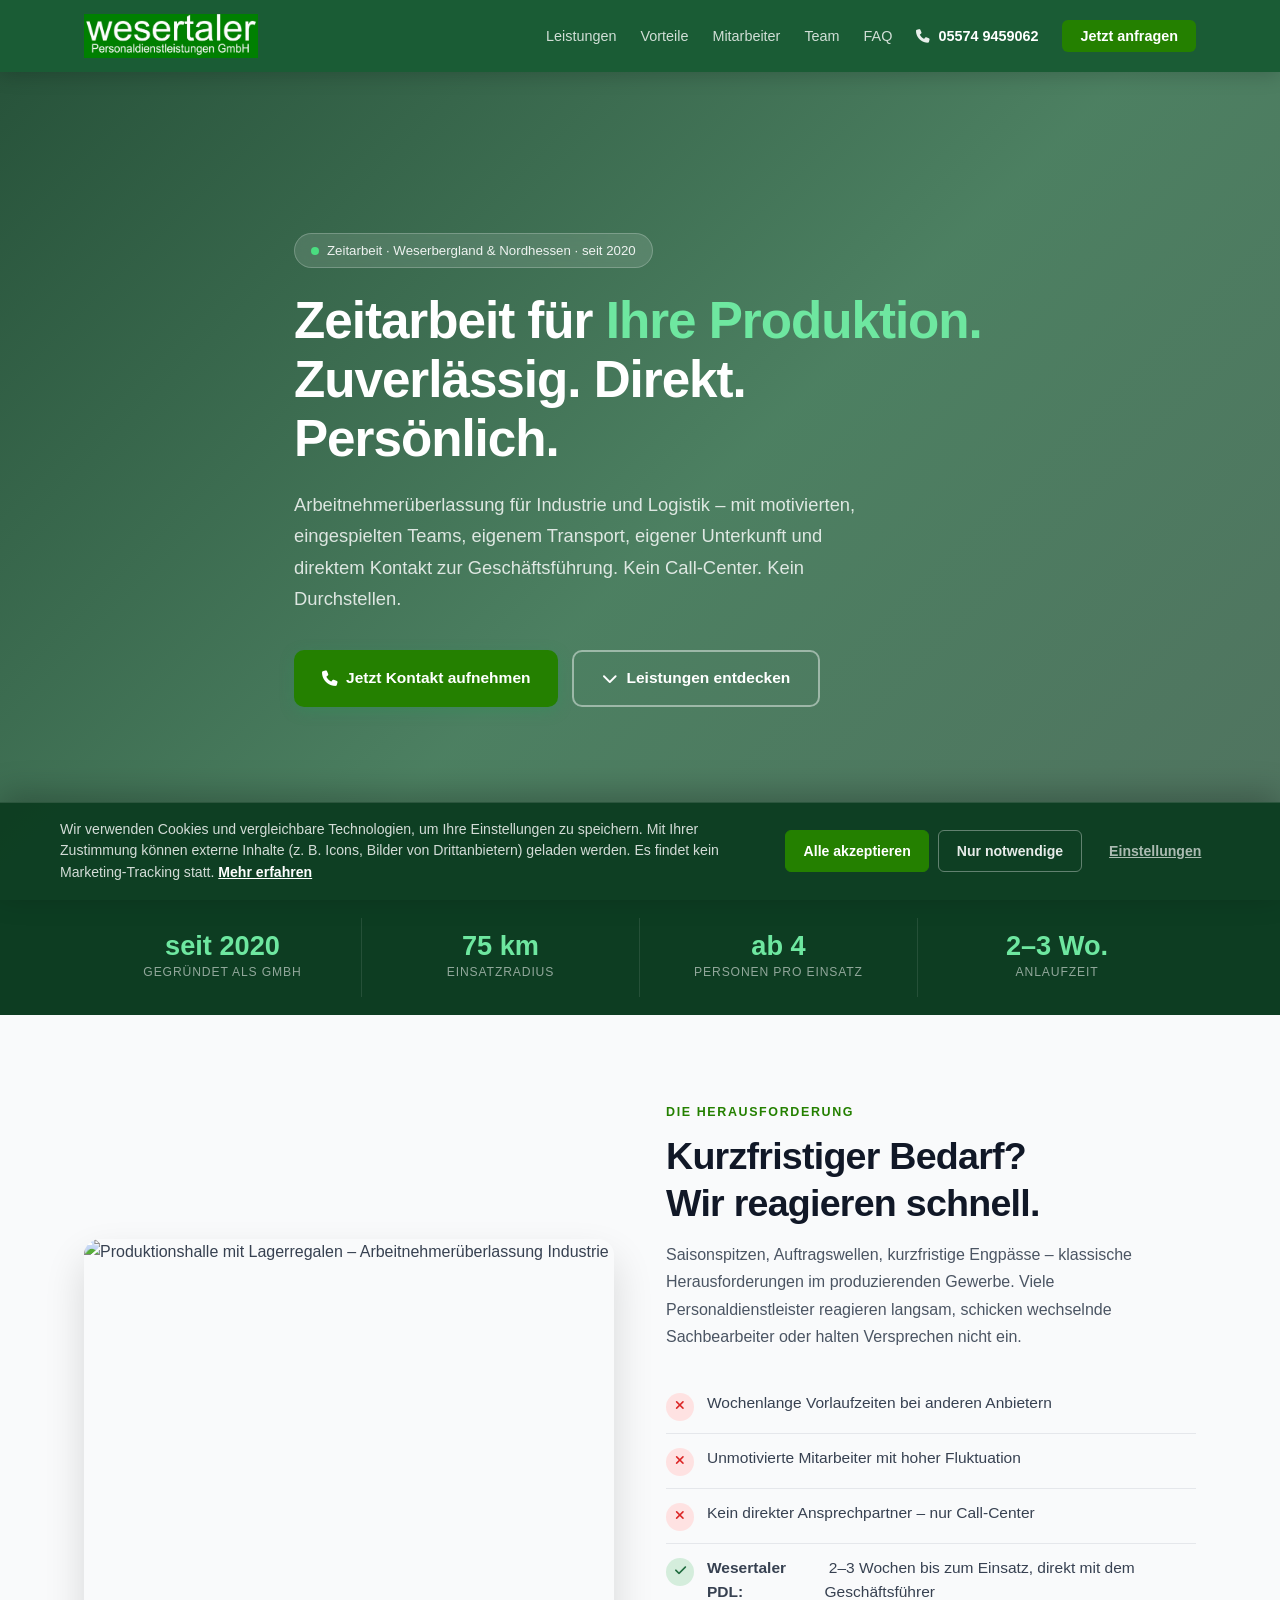
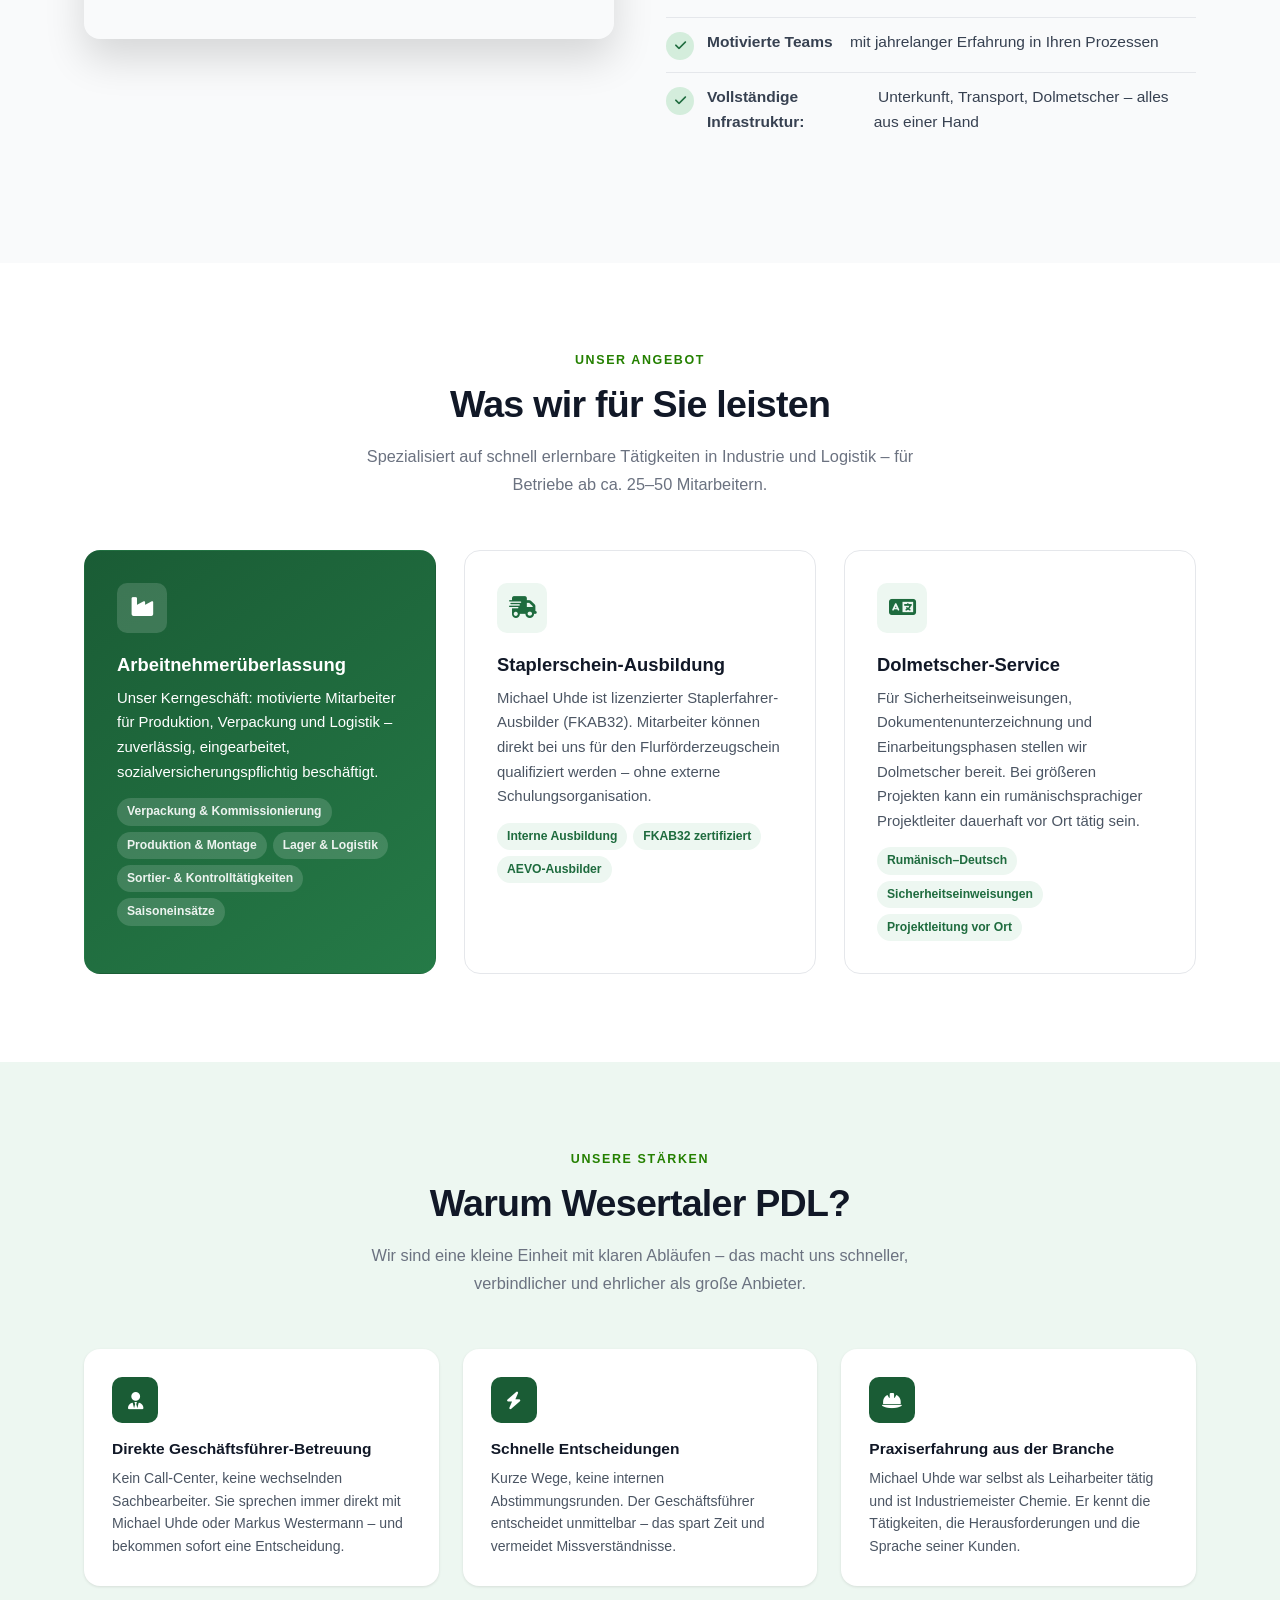
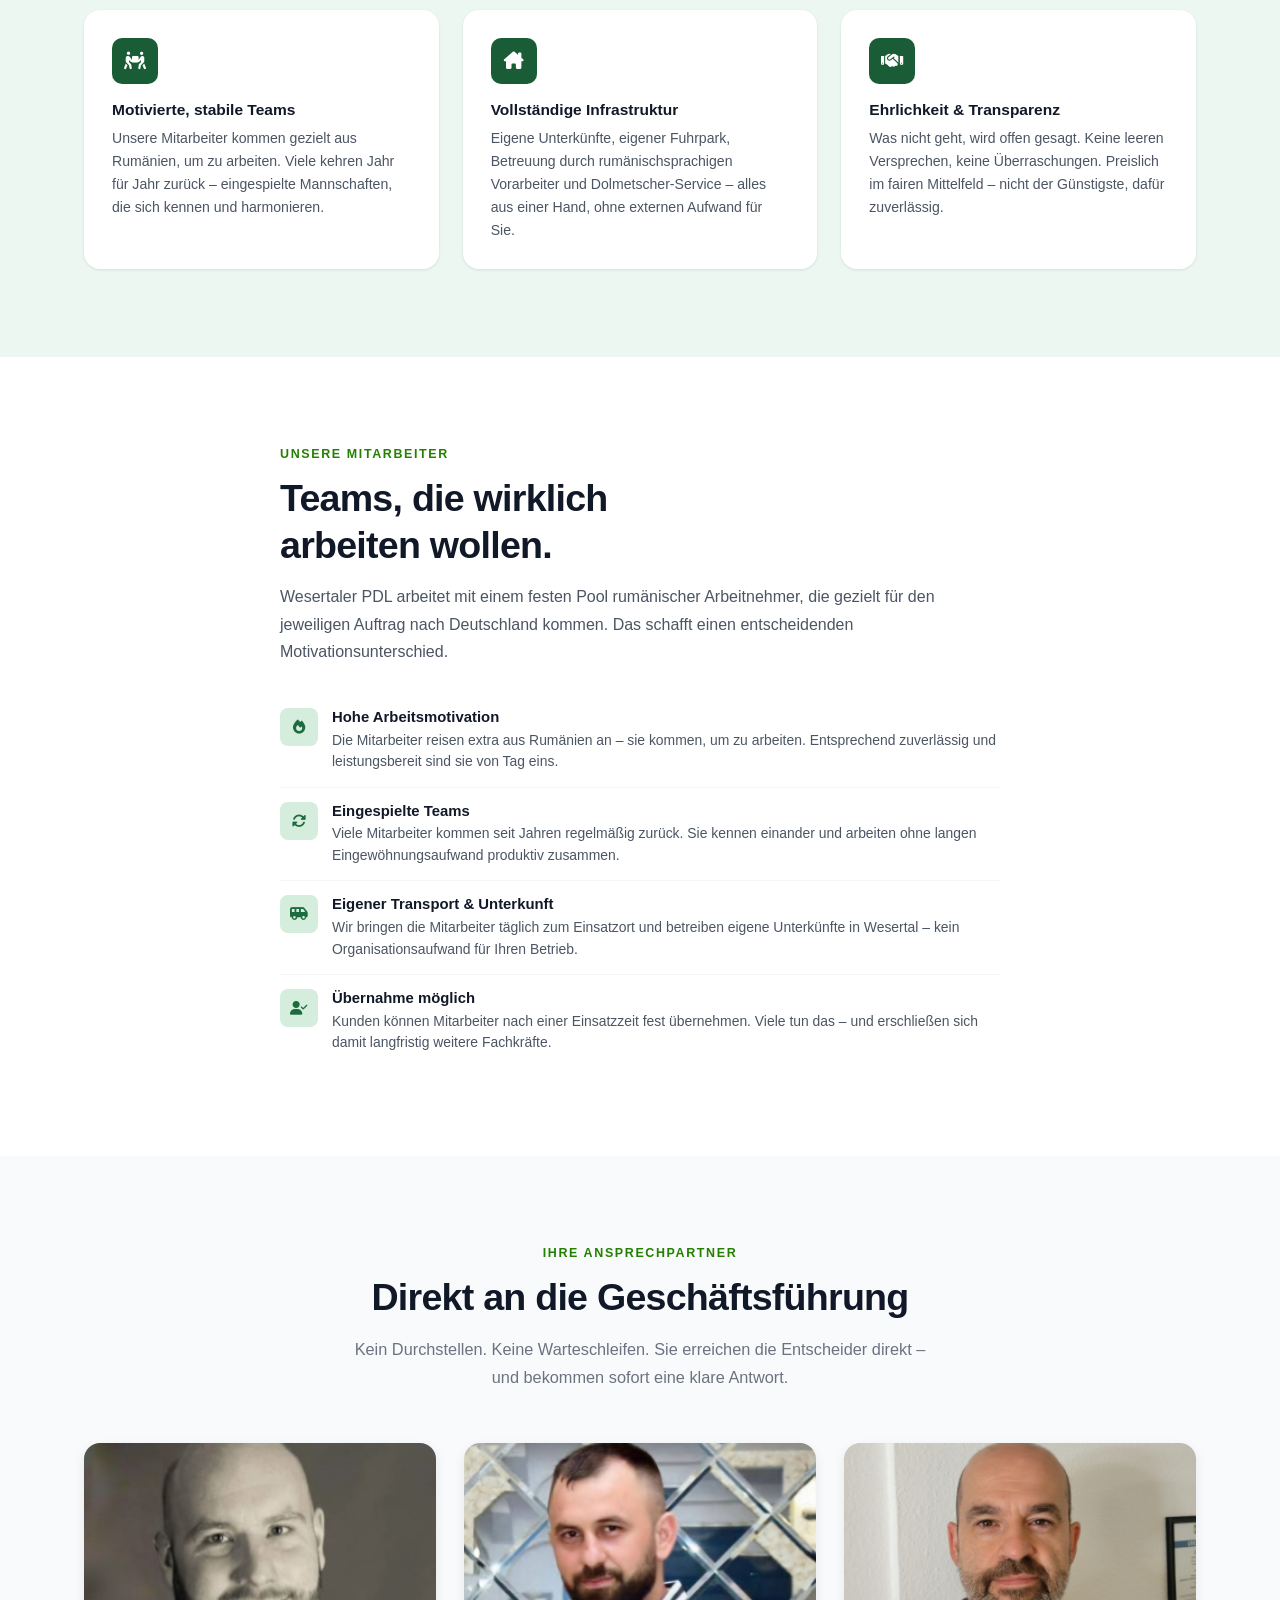
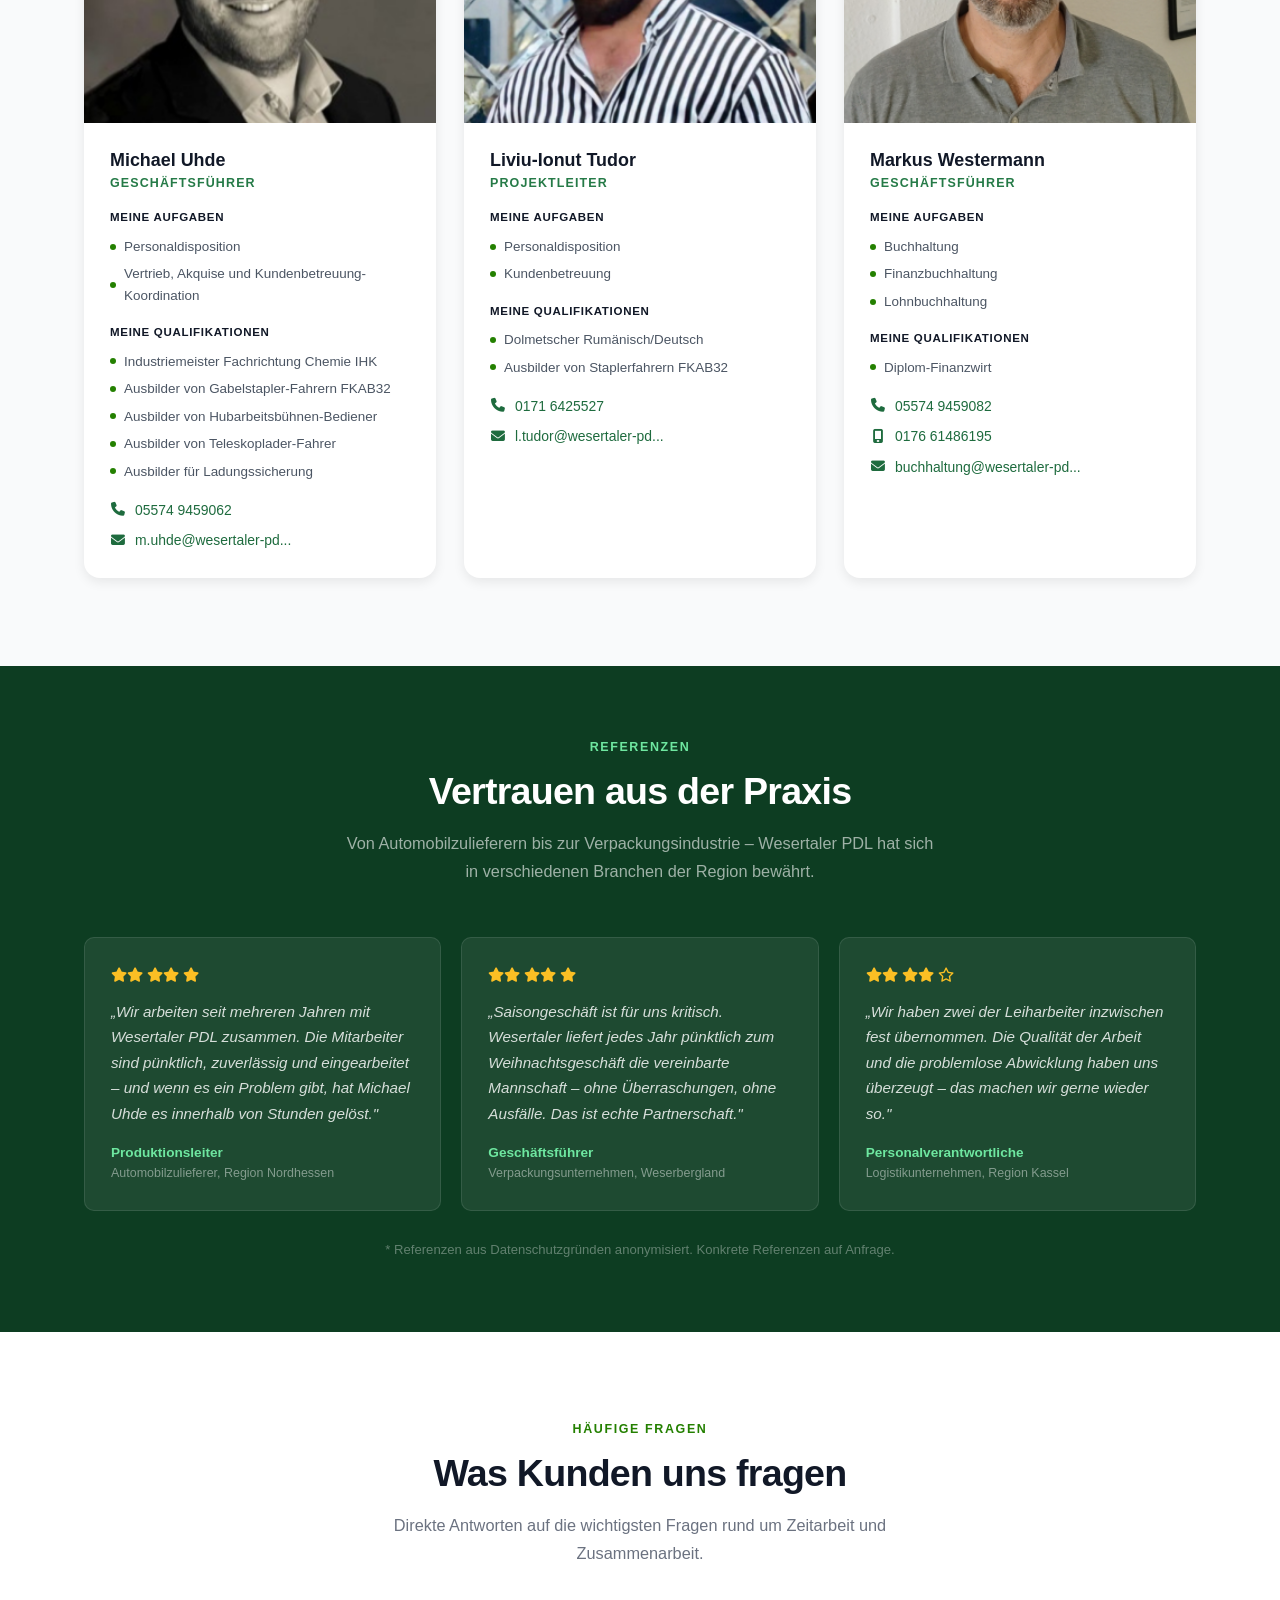
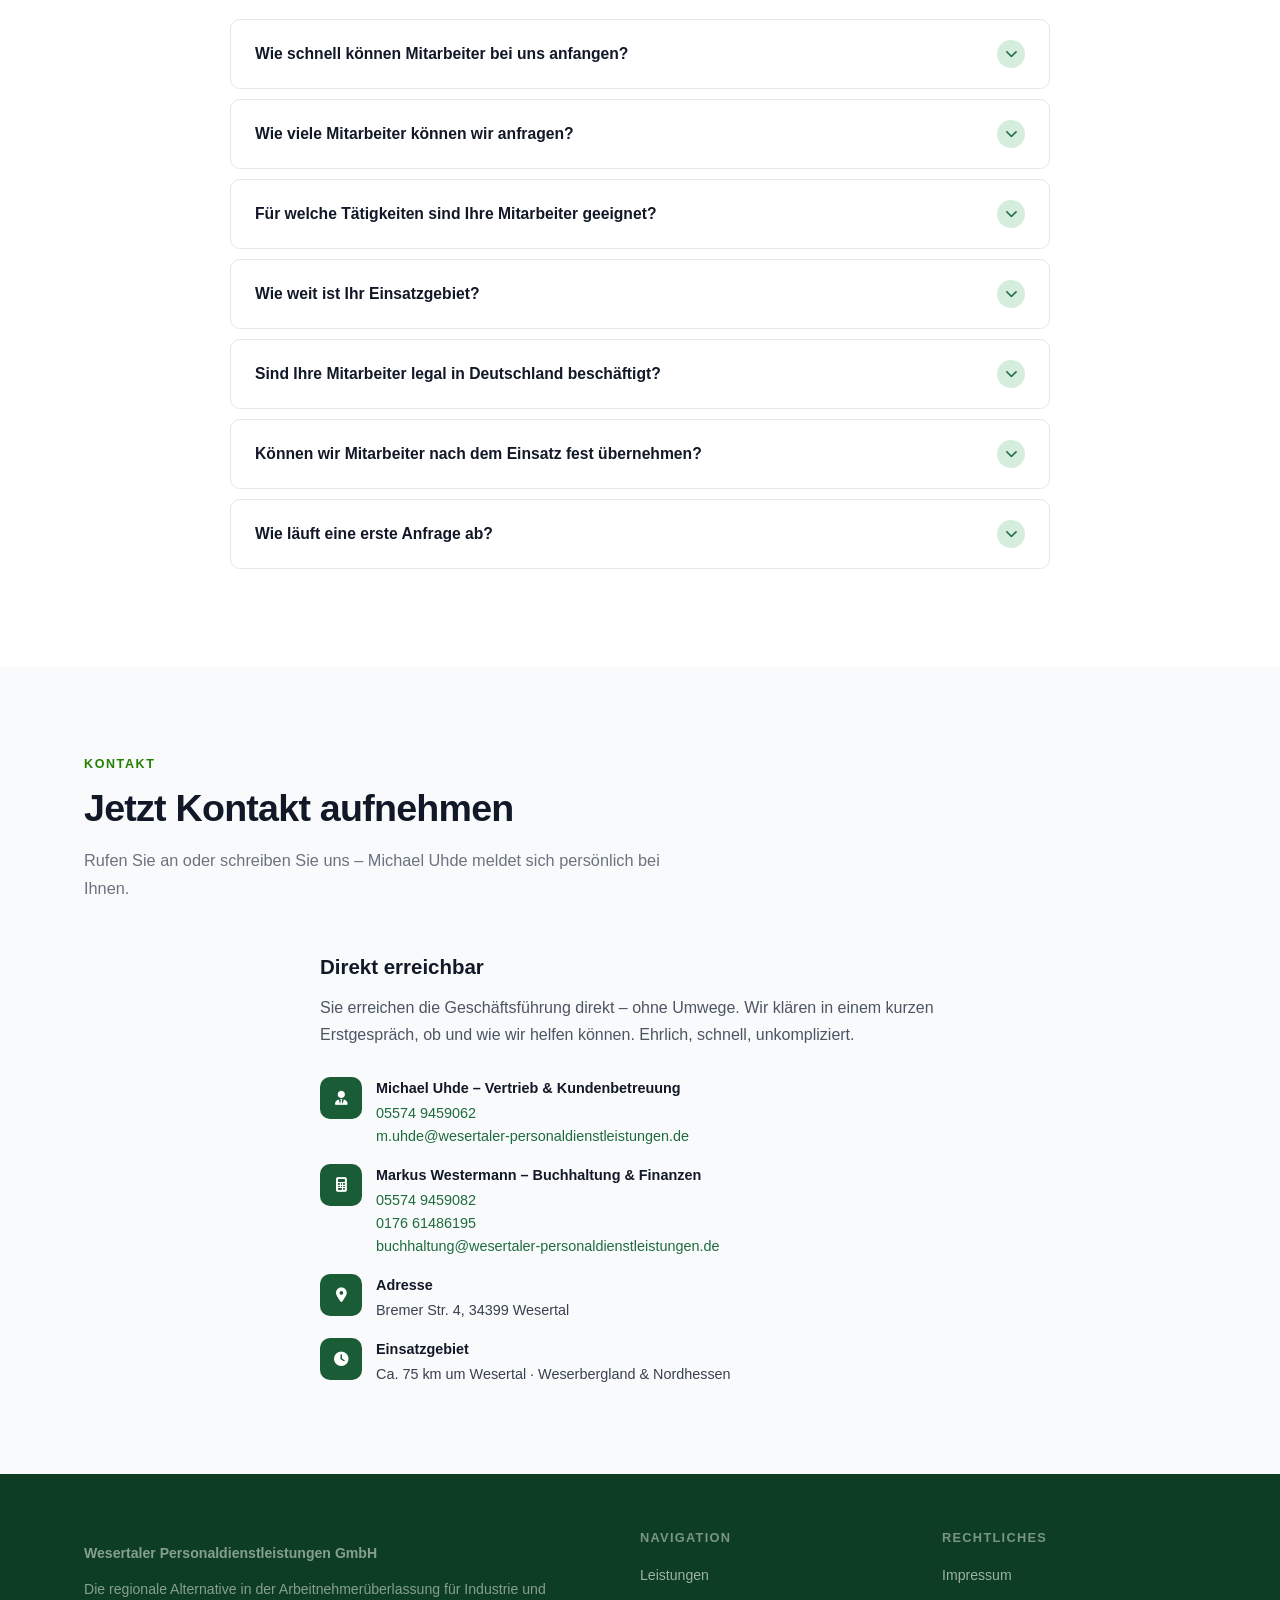
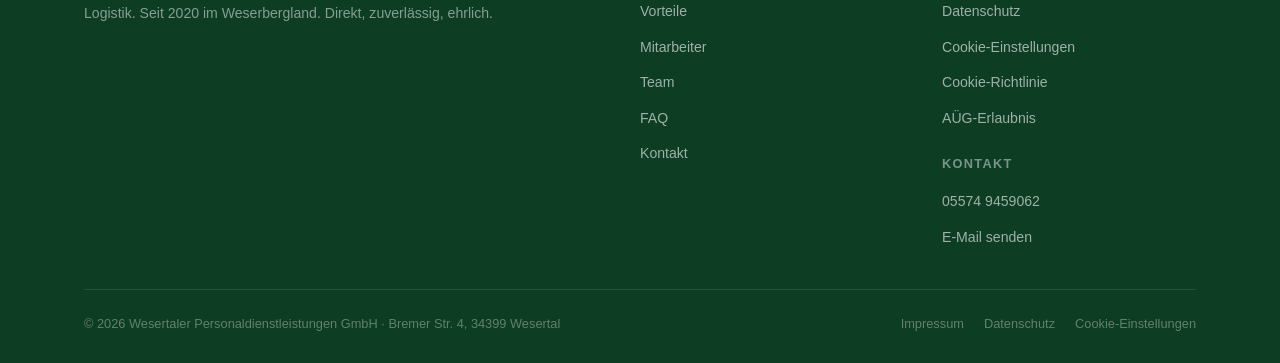
==== commit 5cebcae3: "Update company founding year to 2020 across multiple files and revise contact details for team membe" ====
--- a/index.html
+++ b/index.html
@@ -308,14 +308,9 @@
     /* ===== MITARBEITER ===== */
     .mitarbeiter { background: var(--white); }
     .ma-grid {
-      display: grid; grid-template-columns: 1fr 1fr;
-      gap: 60px; align-items: center;
-    }
-    .ma-img {
-      border-radius: var(--r-lg); overflow: hidden;
-      box-shadow: var(--shadow-xl);
-    }
-    .ma-img img { width: 100%; height: 430px; object-fit: cover; }
+      display: grid; grid-template-columns: 1fr;
+      max-width: 720px; margin: 0 auto;
+    }
     .ma-list { list-style: none; margin-top: 28px; }
     .ma-list li {
       display: flex; align-items: flex-start; gap: 14px;
@@ -626,7 +621,7 @@
         "url": "https://www.wesertaler-personaldienstleistungen.de/",
         "telephone": "+49-5574-9459062",
         "email": "m.uhde@wesertaler-personaldienstleistungen.de",
-        "foundingDate": "2018",
+        "foundingDate": "2020",
         "description": "Arbeitnehmerüberlassung für Industrie und Logistik im Weserbergland und Nordhessen. Motivierte Teams, direkte Geschäftsführer-Betreuung, eigene Unterkunft und Transport.",
         "address": {
           "@type": "PostalAddress",
@@ -732,7 +727,7 @@
     <div class="hero-content container">
       <div class="hero-badge">
         <span class="hero-badge-dot"></span>
-        Zeitarbeit · Weserbergland &amp; Nordhessen · seit 2018
+        Zeitarbeit · Weserbergland &amp; Nordhessen · seit 2020
       </div>
       <h1>
         Zeitarbeit für <span>Ihre Produktion.</span><br>
@@ -758,7 +753,7 @@
   <div class="stats-bar">
     <div class="stats-inner">
       <div class="stat-item">
-        <span class="stat-num">seit 2018</span>
+        <span class="stat-num">seit 2020</span>
         <span class="stat-lbl">Gegründet als GmbH</span>
       </div>
       <div class="stat-item">
@@ -981,13 +976,6 @@
             </li>
           </ul>
         </div>
-        <div class="ma-img">
-          <img
-            src="https://images.unsplash.com/photo-1518611012118-696072aa579a?w=900&q=80"
-            alt="Motivierte Mitarbeiter bei der Arbeit in einer Produktionshalle"
-            loading="lazy"
-          >
-        </div>
       </div>
     </div>
   </section>
@@ -1061,6 +1049,14 @@
               <li>Dolmetscher Rumänisch/Deutsch</li>
               <li>Ausbilder von Staplerfahrern FKAB32</li>
             </ul>
+            <div class="t-contacts">
+              <a href="tel:+491716425527" class="t-contact">
+                <i class="fa-solid fa-phone"></i> 0171 6425527
+              </a>
+              <a href="mailto:l.tudor@wesertaler-personaldienstleistungen.de" class="t-contact">
+                <i class="fa-solid fa-envelope"></i> l.tudor@wesertaler-pd...
+              </a>
+            </div>
           </div>
         </div>
 
@@ -1086,8 +1082,11 @@
               <li>Diplom-Finanzwirt</li>
             </ul>
             <div class="t-contacts">
-              <a href="tel:+4955749459084" class="t-contact">
-                <i class="fa-solid fa-phone"></i> 05574 9459084
+              <a href="tel:+4955749459082" class="t-contact">
+                <i class="fa-solid fa-phone"></i> 05574 9459082
+              </a>
+              <a href="tel:+4917661486195" class="t-contact">
+                <i class="fa-solid fa-mobile-screen"></i> 0176 61486195
               </a>
               <a href="mailto:buchhaltung@wesertaler-personaldienstleistungen.de" class="t-contact">
                 <i class="fa-solid fa-envelope"></i> buchhaltung@wesertaler-pd...
@@ -1298,7 +1297,8 @@
               <div class="k-item-icon"><i class="fa-solid fa-calculator"></i></div>
               <div class="k-item-text">
                 <strong>Markus Westermann – Buchhaltung & Finanzen</strong>
-                <a href="tel:+4955749459084">05574 9459084</a><br>
+                <a href="tel:+4955749459082">05574 9459082</a><br>
+                <a href="tel:+4917661486195">0176 61486195</a><br>
                 <a href="mailto:buchhaltung@wesertaler-personaldienstleistungen.de">buchhaltung@wesertaler-personaldienstleistungen.de</a>
               </div>
             </div>
@@ -1331,7 +1331,7 @@
           <p class="footer-brand-name">Wesertaler Personaldienstleistungen GmbH</p>
           <p>
             Die regionale Alternative in der Arbeitnehmerüberlassung für Industrie 
-            und Logistik. Seit 2018 im Weserbergland. Direkt, zuverlässig, ehrlich.
+            und Logistik. Seit 2020 im Weserbergland. Direkt, zuverlässig, ehrlich.
           </p>
         </div>
         <div>
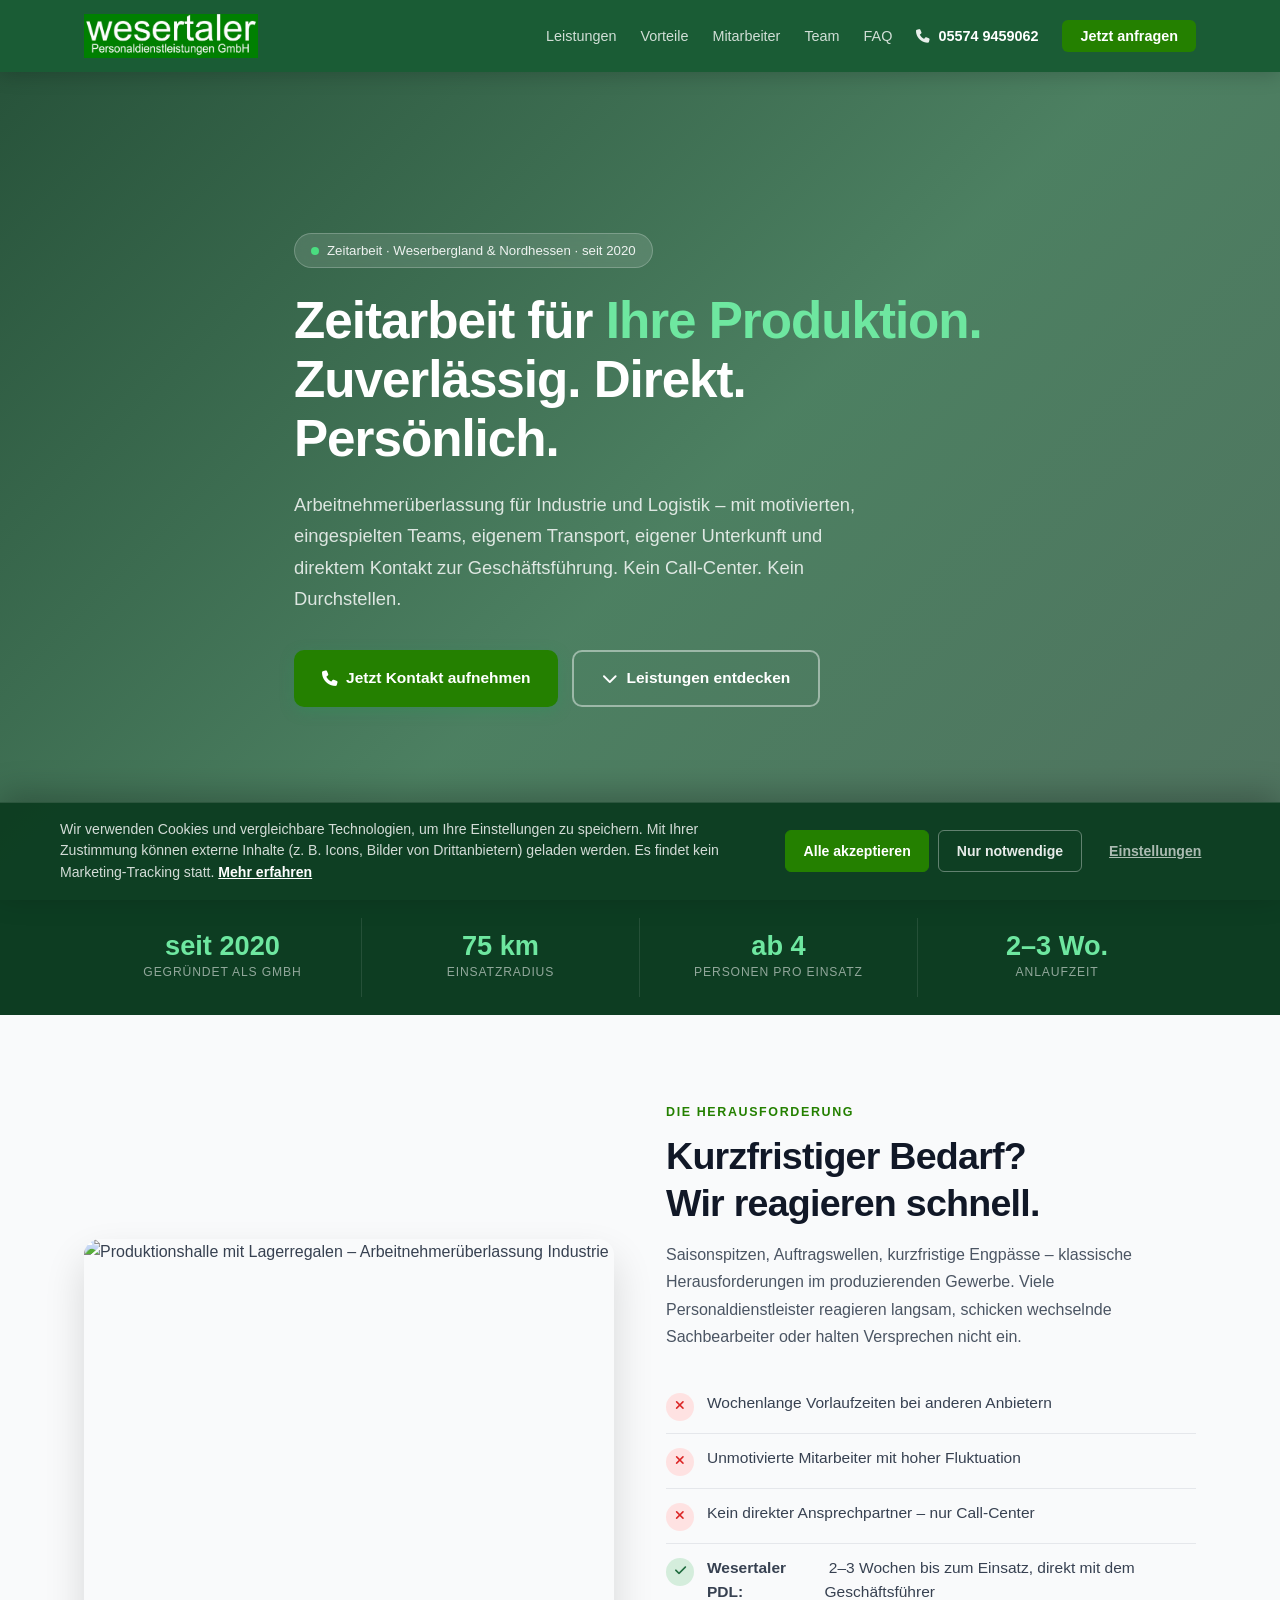
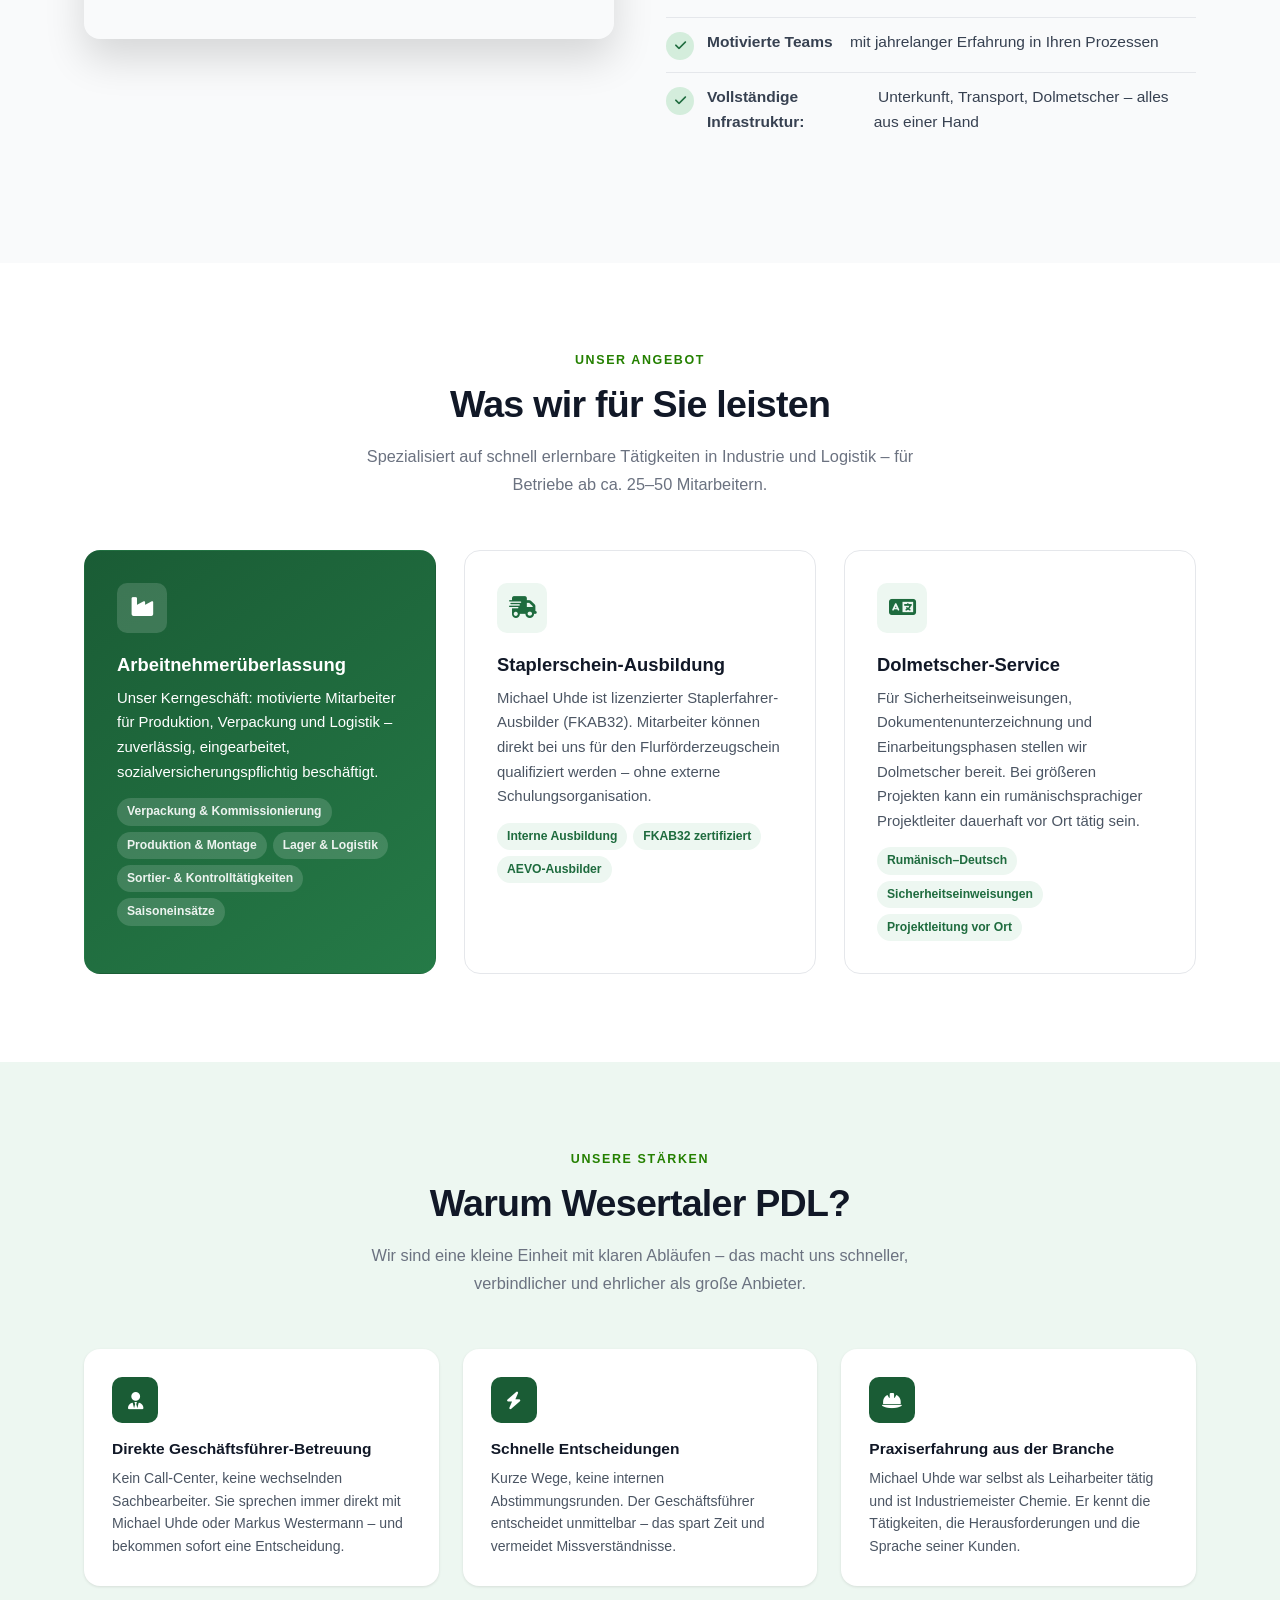
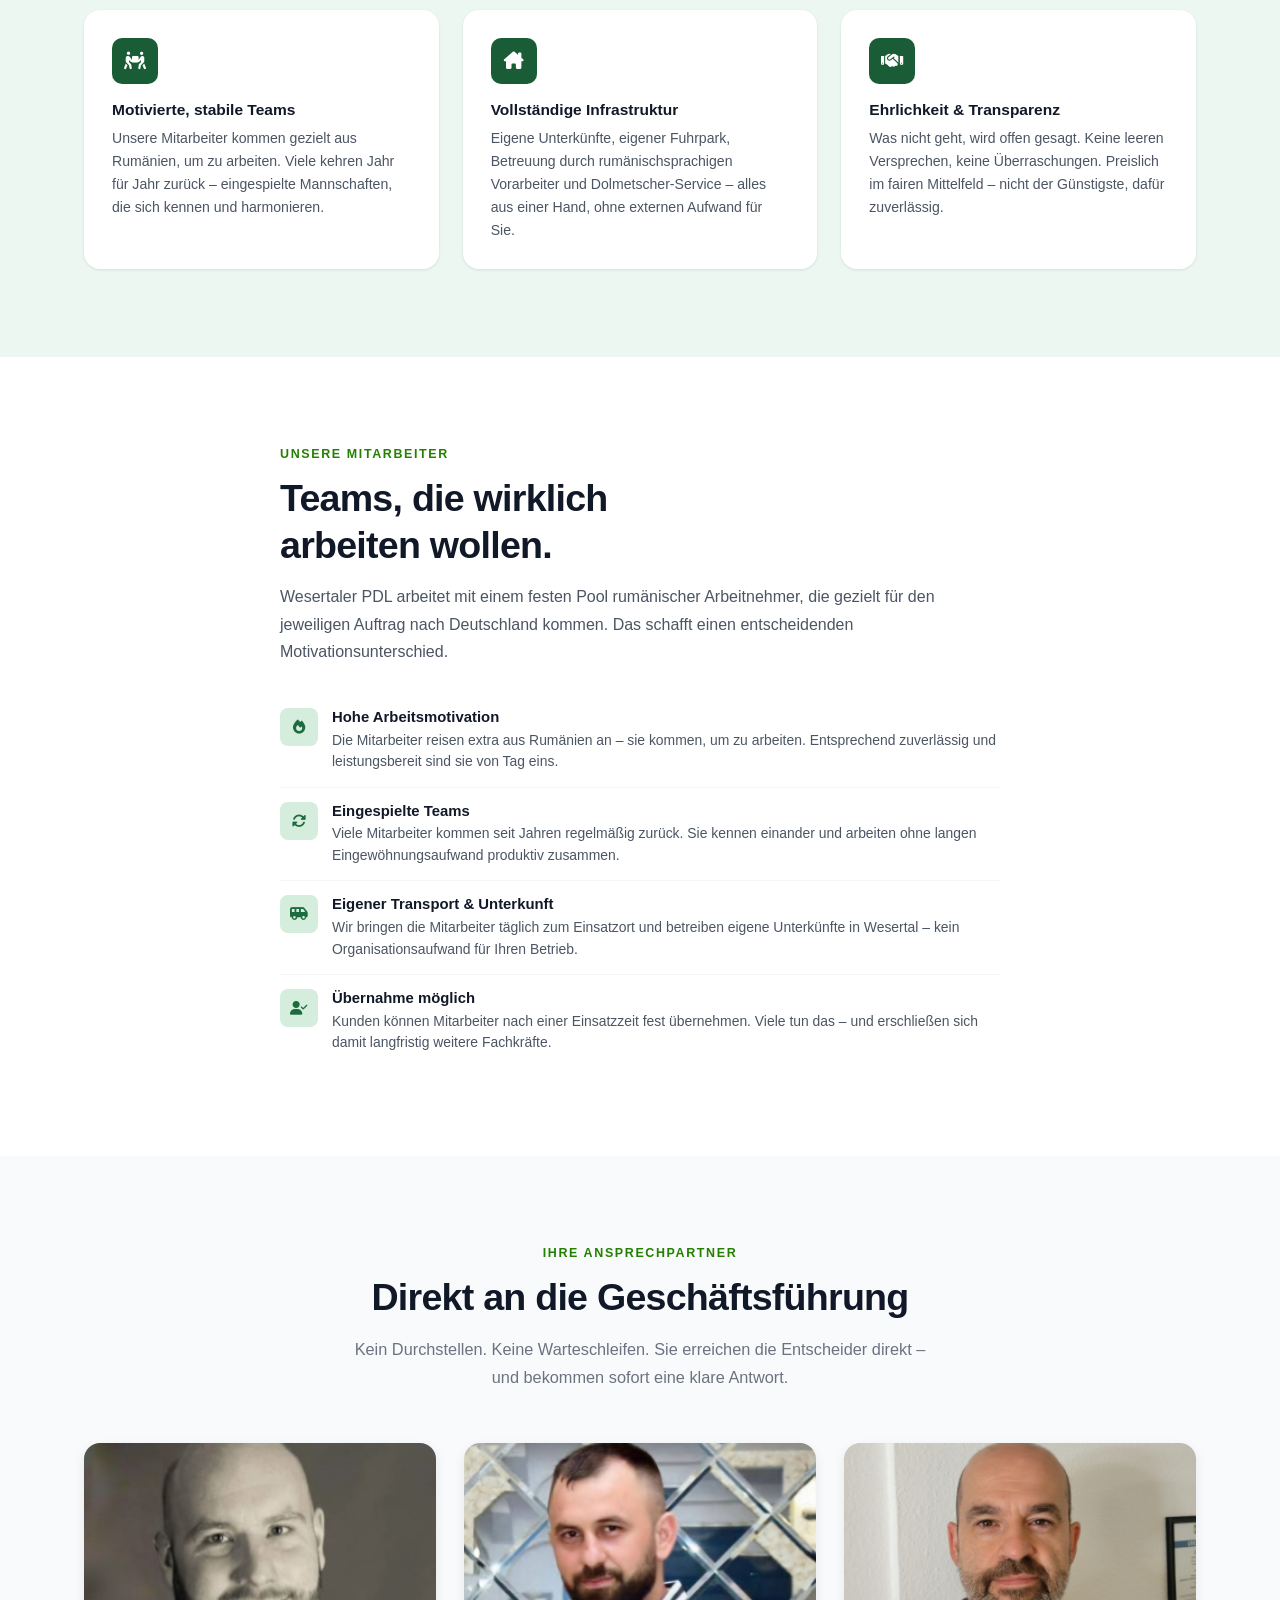
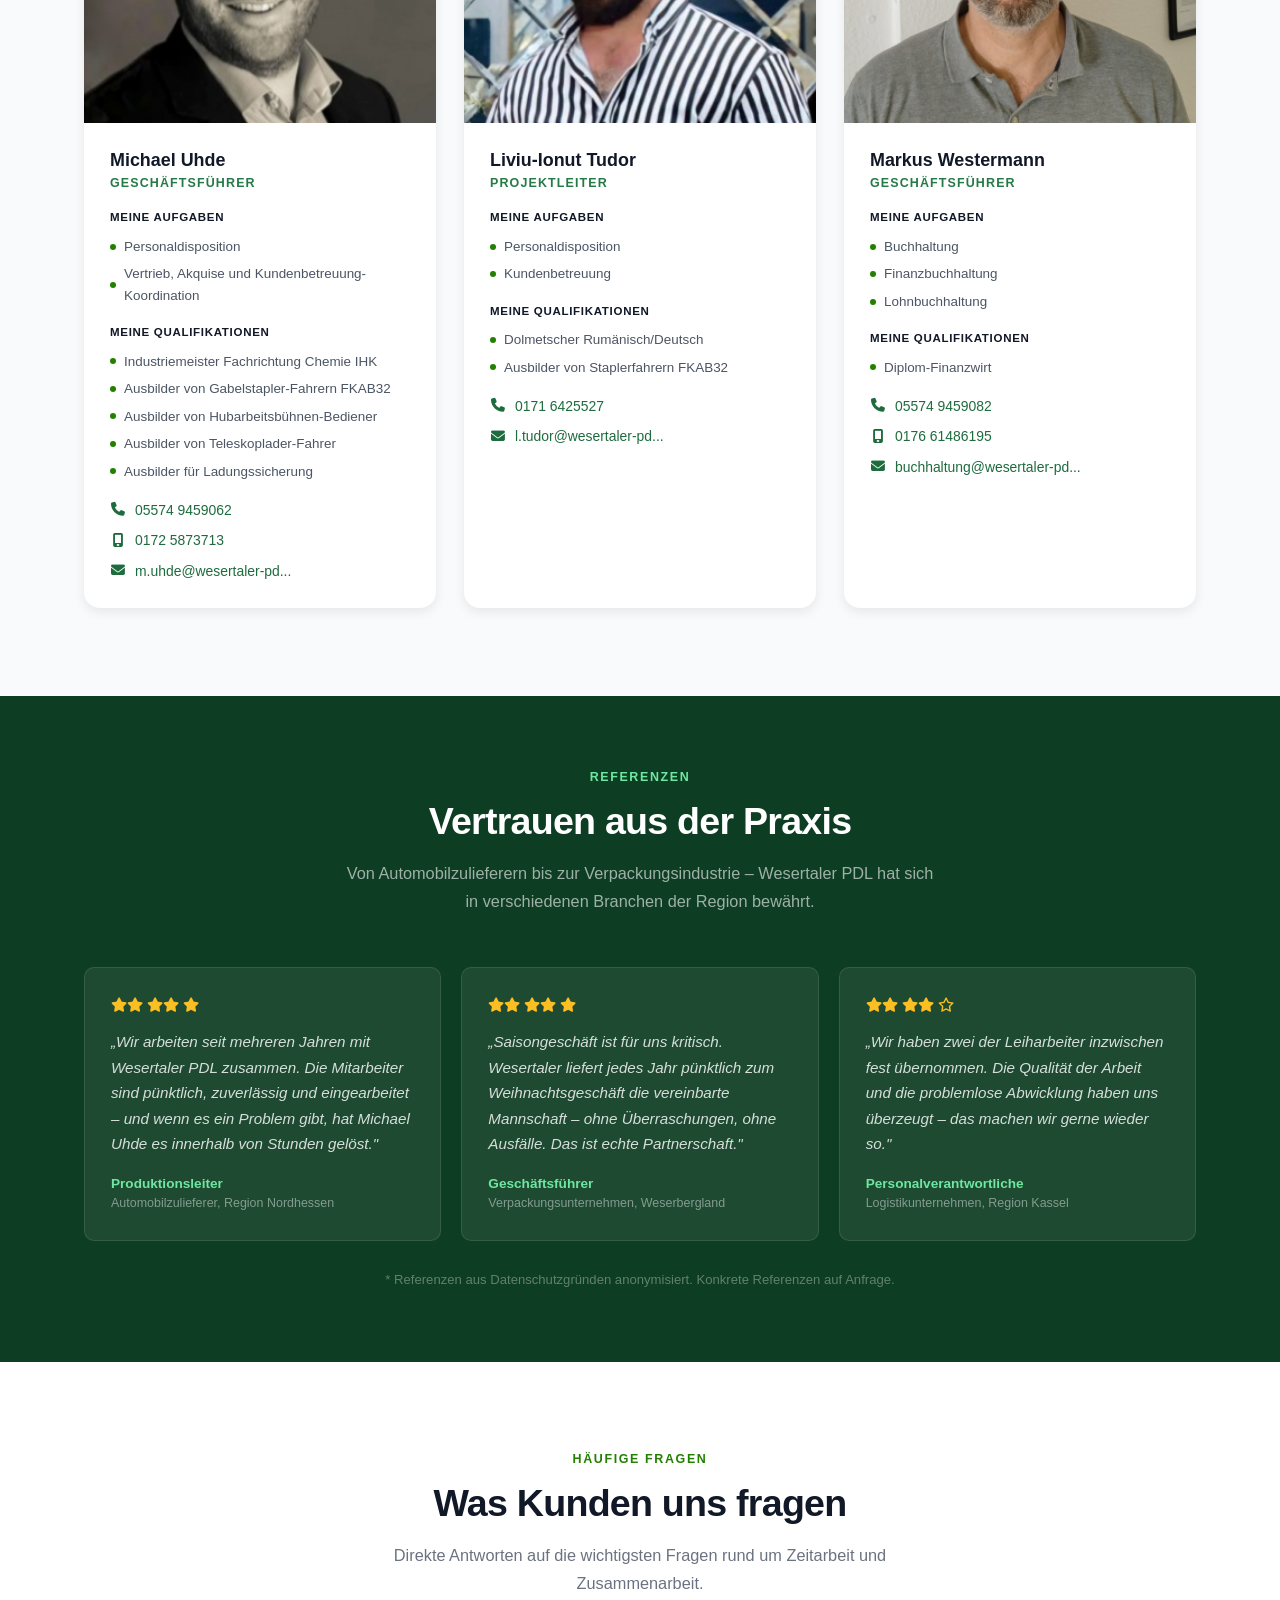
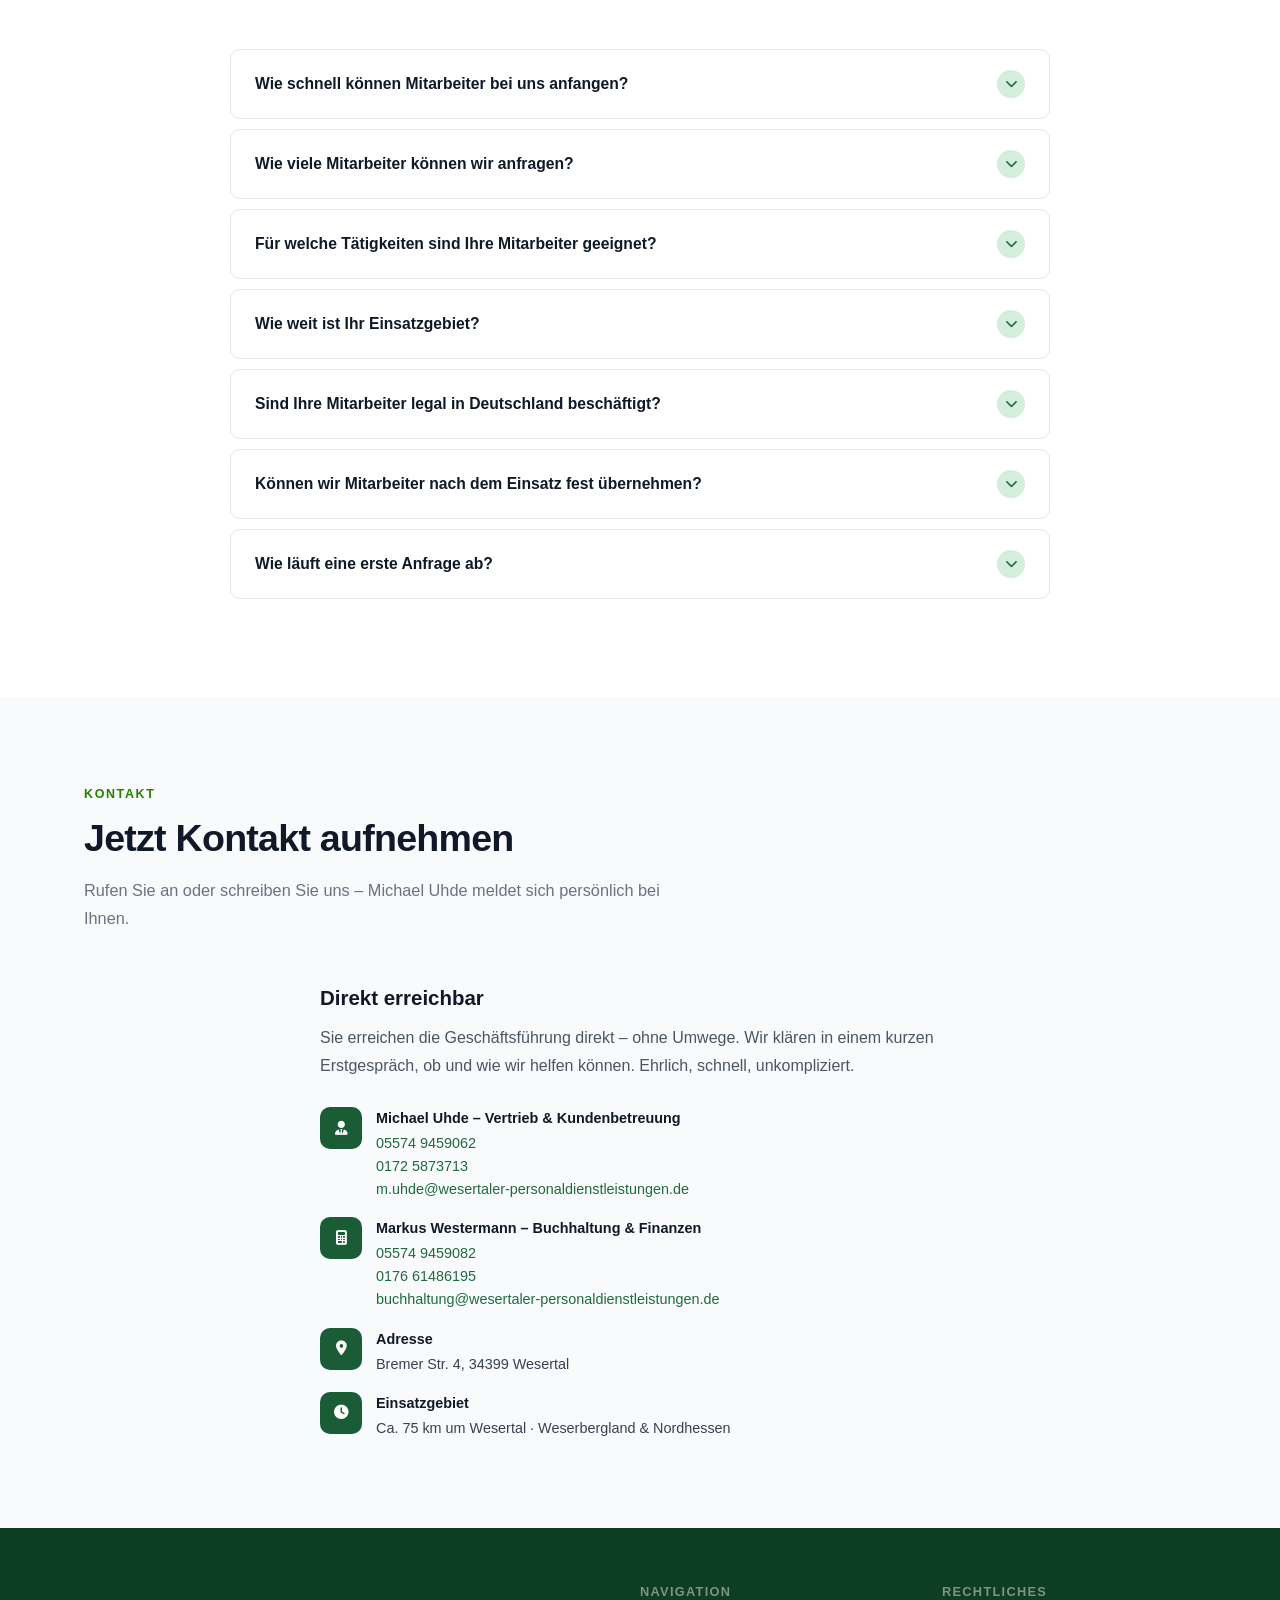
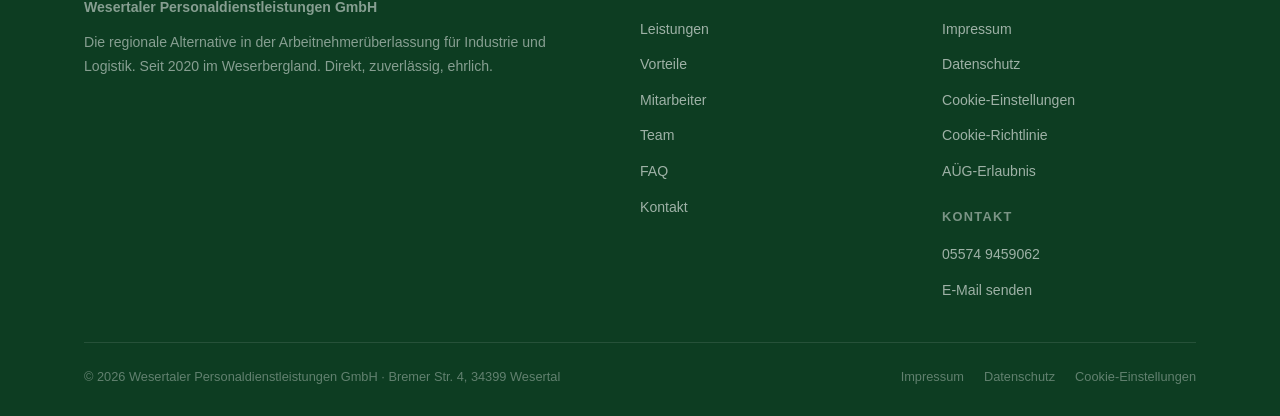
==== commit c350d3ba: "Update contact details for Michael Uhde: Add mobile number 0172 5873713 across multiple files, inclu" ====
--- a/index.html
+++ b/index.html
@@ -1021,6 +1021,9 @@
               <a href="tel:+4955749459062" class="t-contact">
                 <i class="fa-solid fa-phone"></i> 05574 9459062
               </a>
+              <a href="tel:+491725873713" class="t-contact">
+                <i class="fa-solid fa-mobile-screen"></i> 0172 5873713
+              </a>
               <a href="mailto:m.uhde@wesertaler-personaldienstleistungen.de" class="t-contact">
                 <i class="fa-solid fa-envelope"></i> m.uhde@wesertaler-pd...
               </a>
@@ -1290,6 +1293,7 @@
               <div class="k-item-text">
                 <strong>Michael Uhde – Vertrieb & Kundenbetreuung</strong>
                 <a href="tel:+4955749459062">05574 9459062</a><br>
+                <a href="tel:+491725873713">0172 5873713</a><br>
                 <a href="mailto:m.uhde@wesertaler-personaldienstleistungen.de">m.uhde@wesertaler-personaldienstleistungen.de</a>
               </div>
             </div>
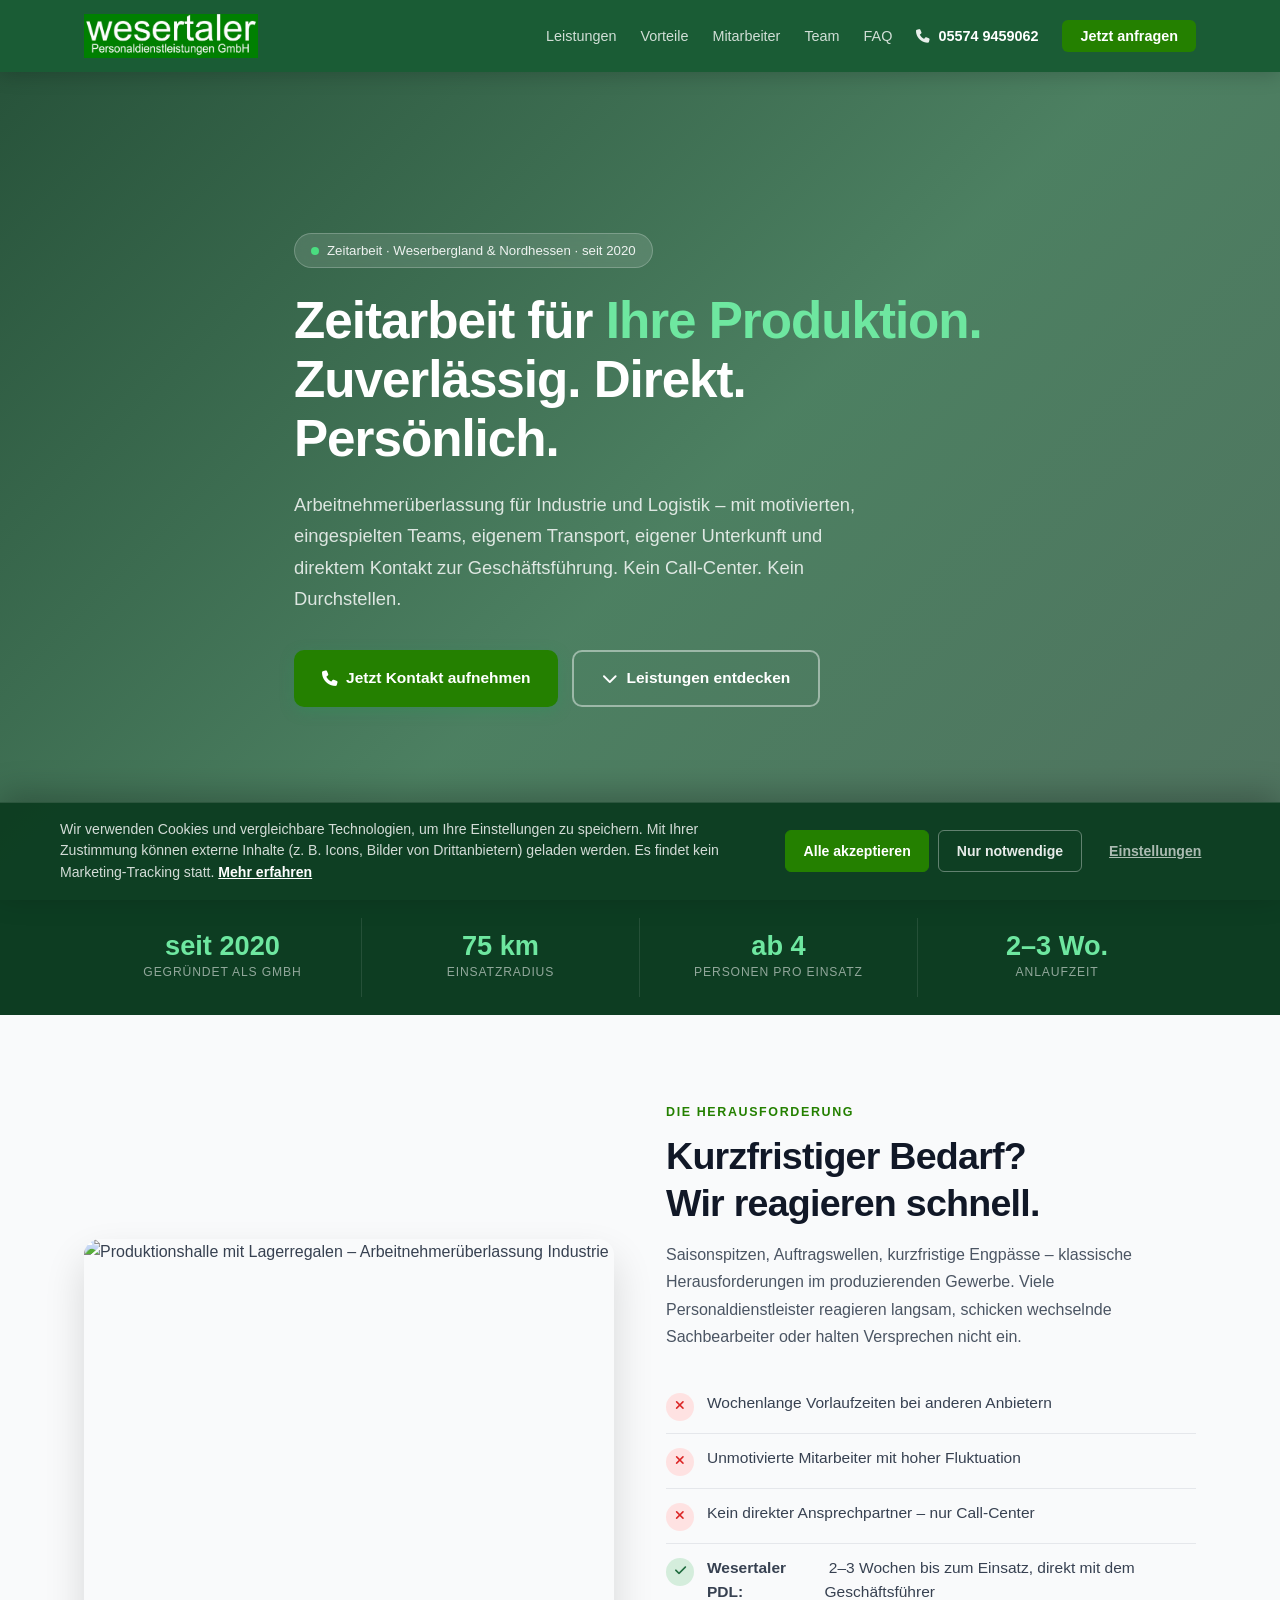
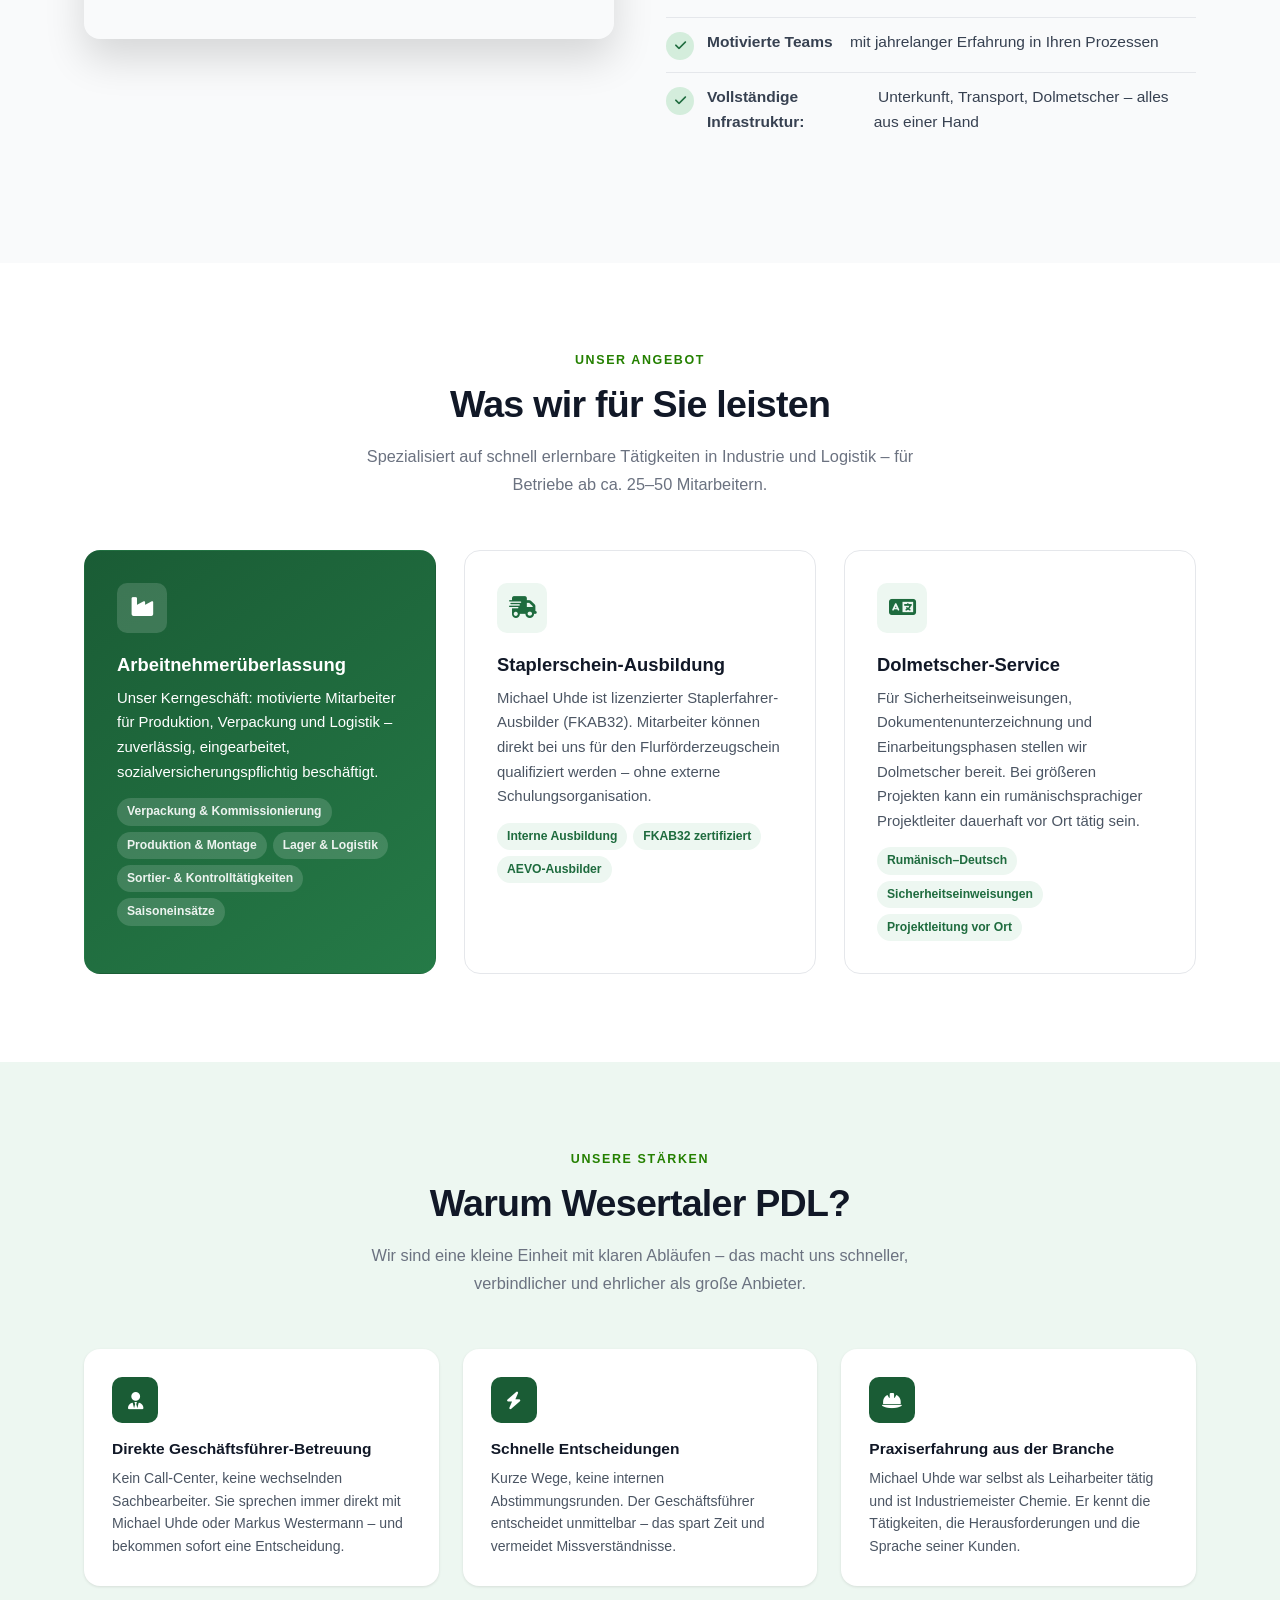
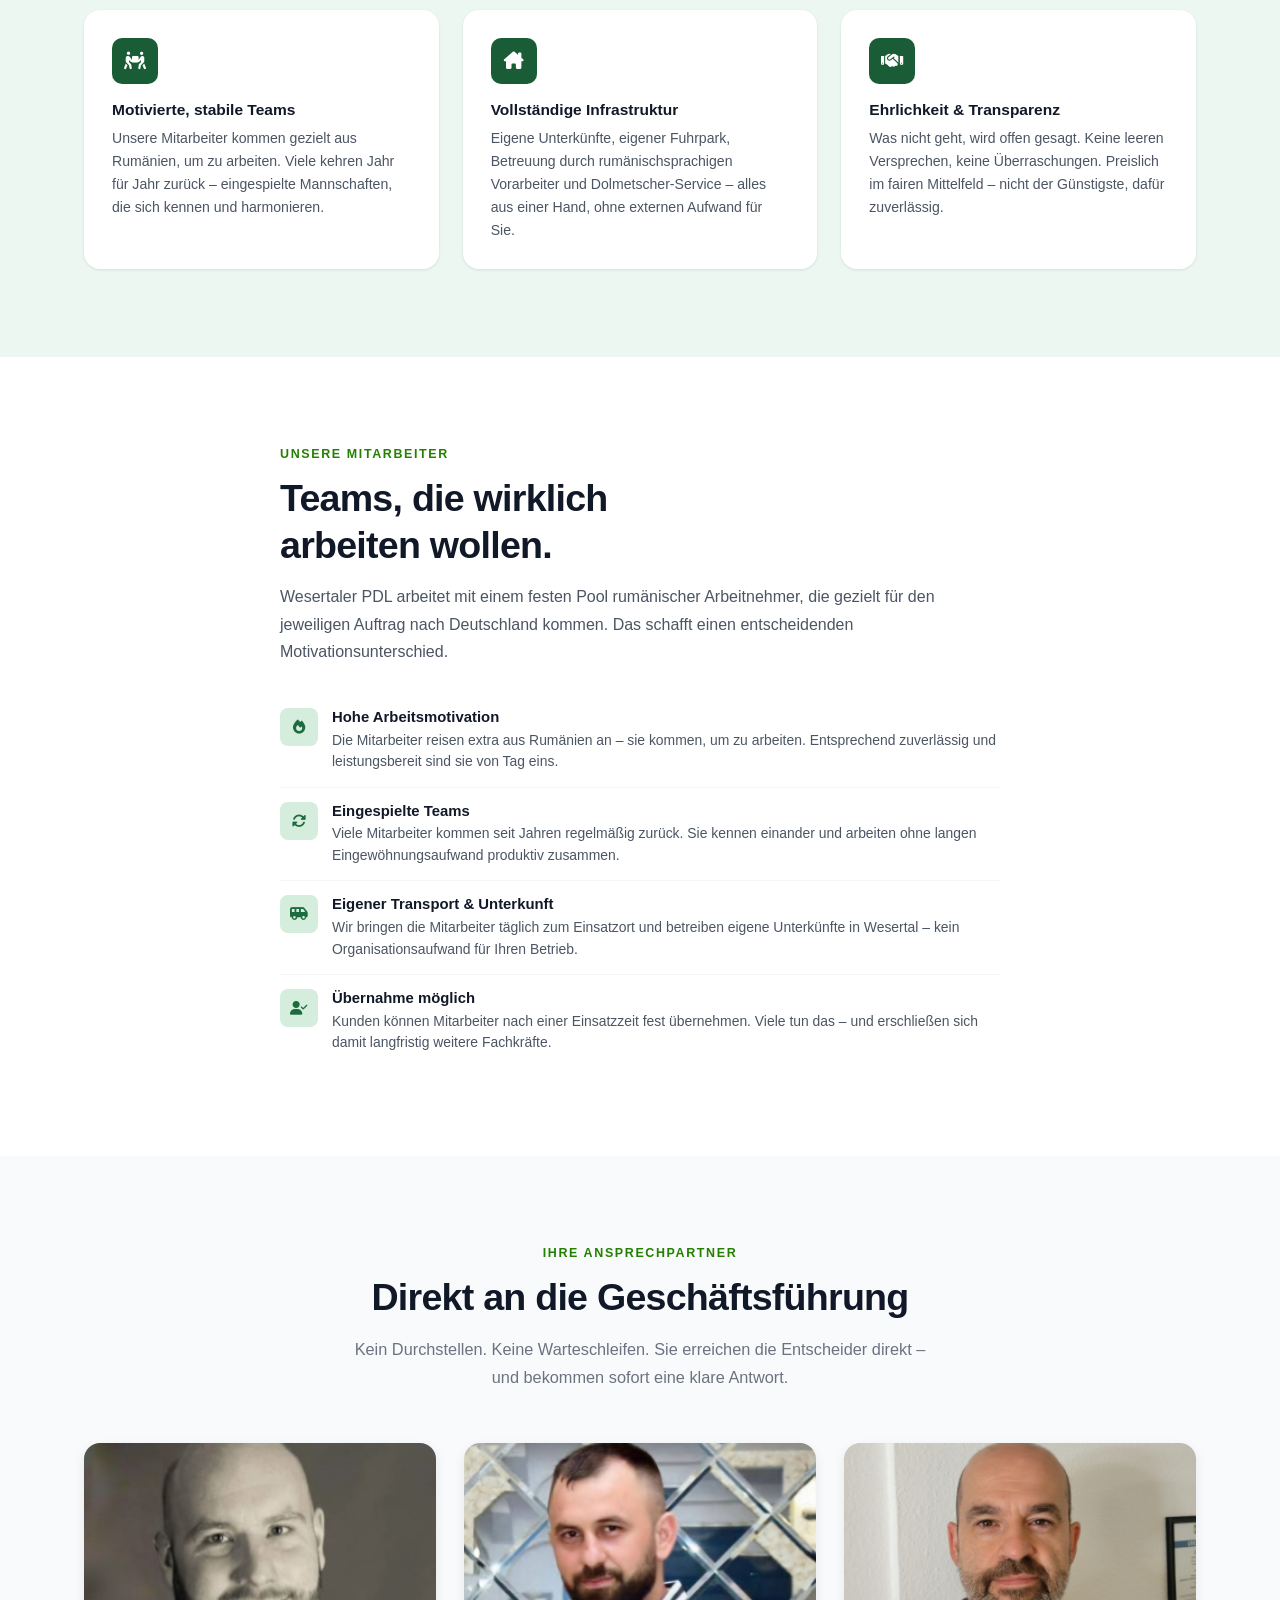
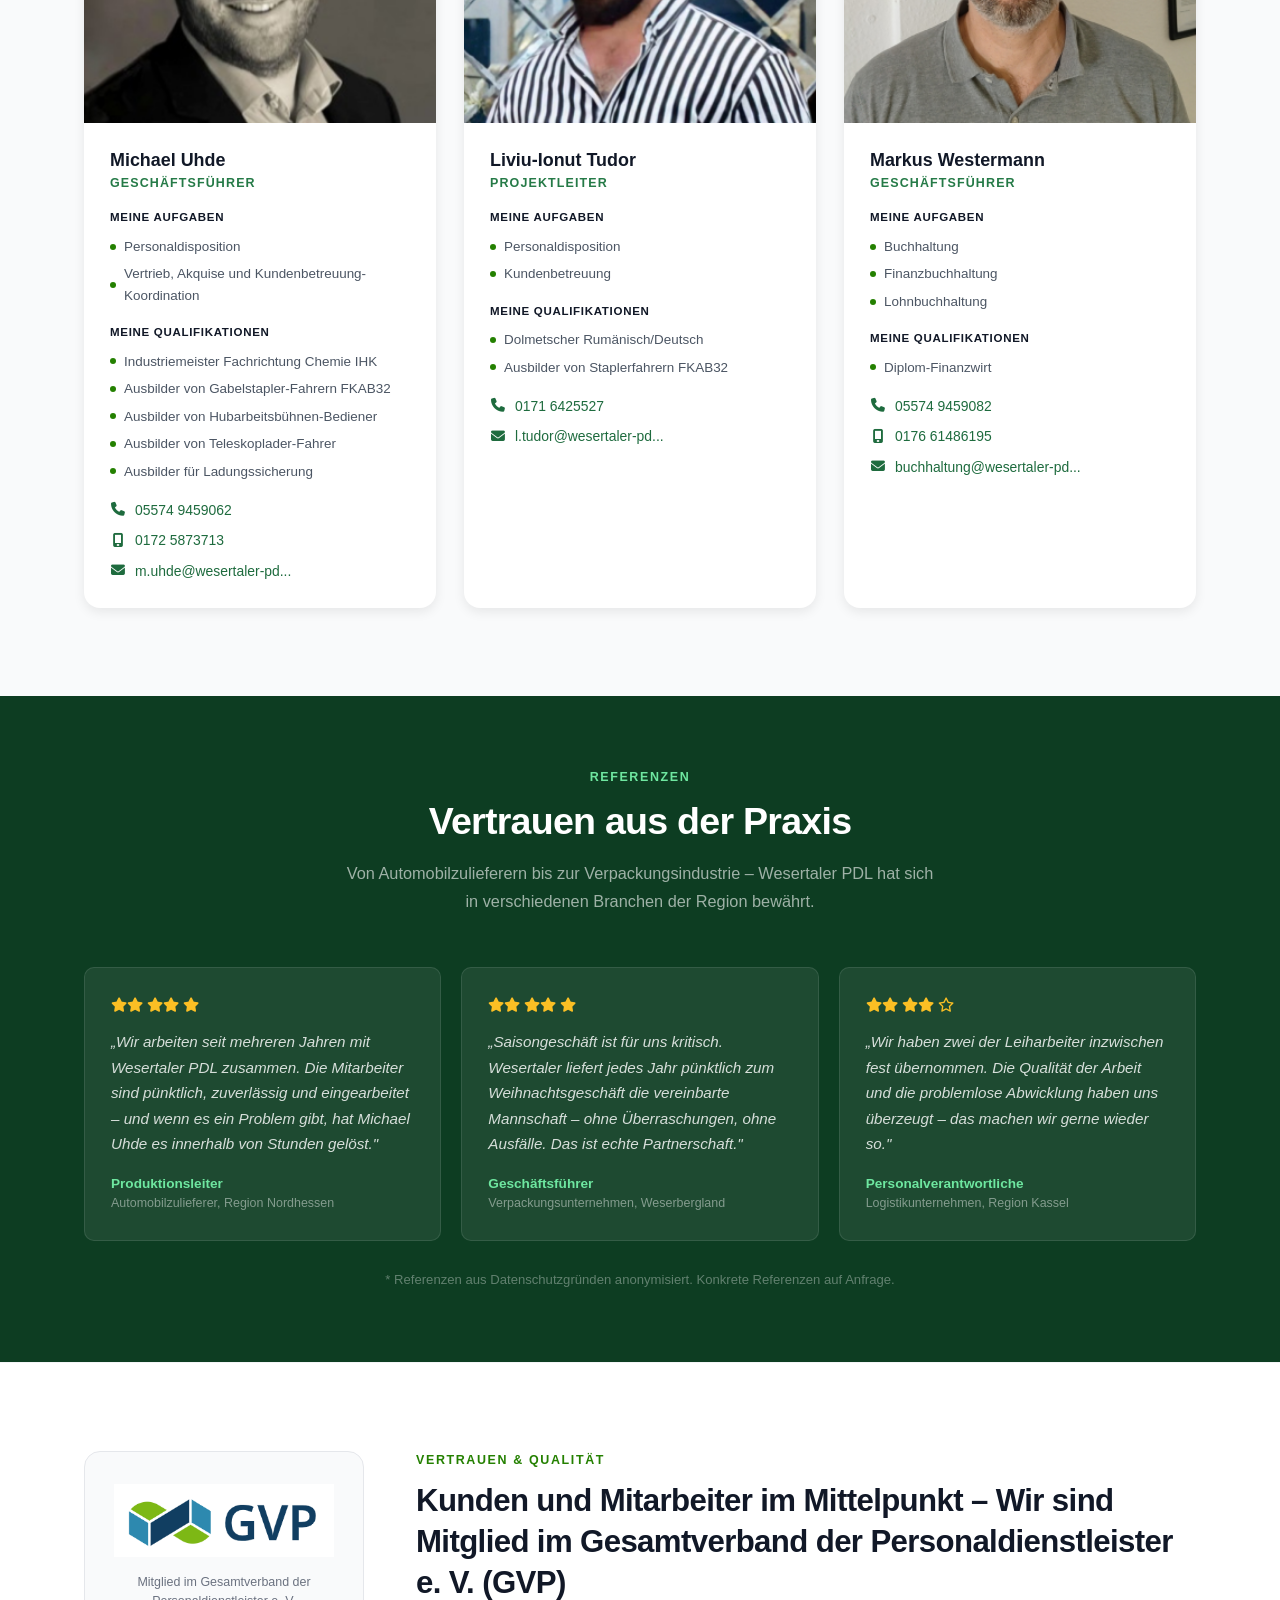
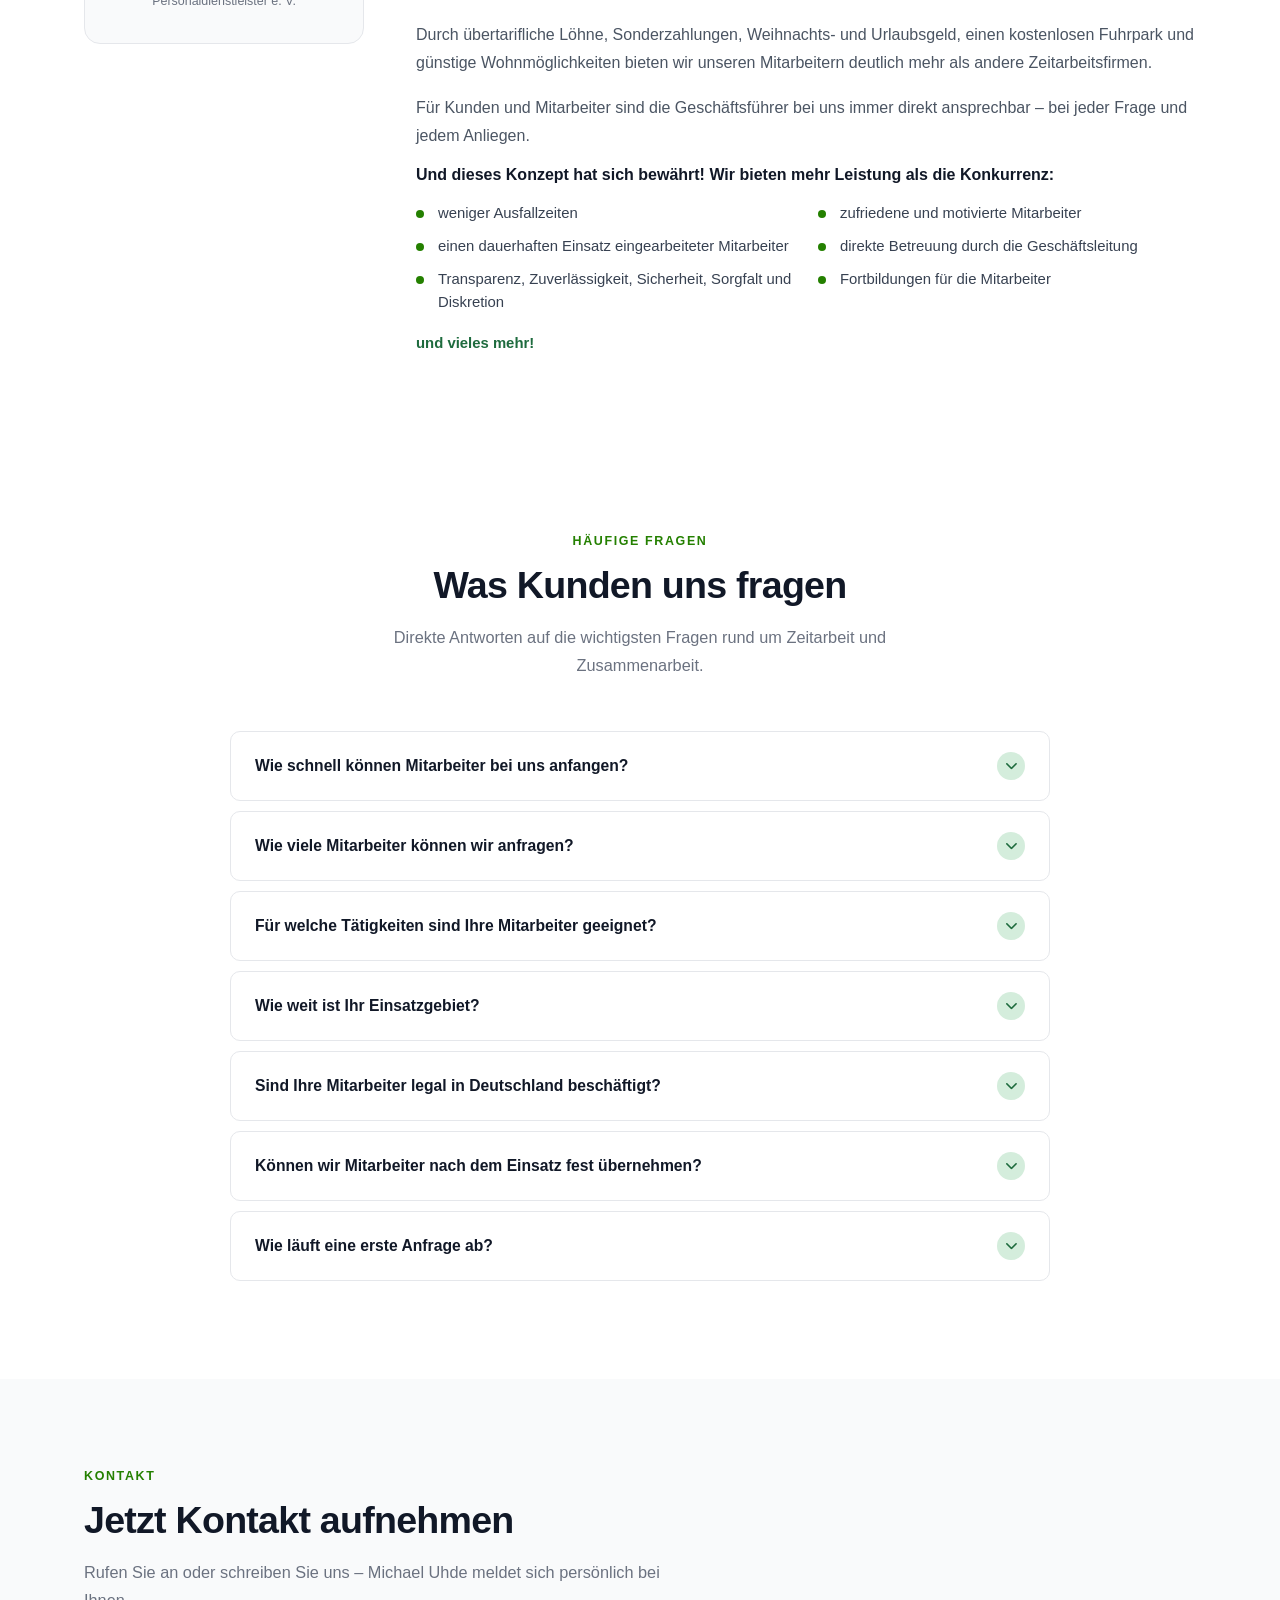
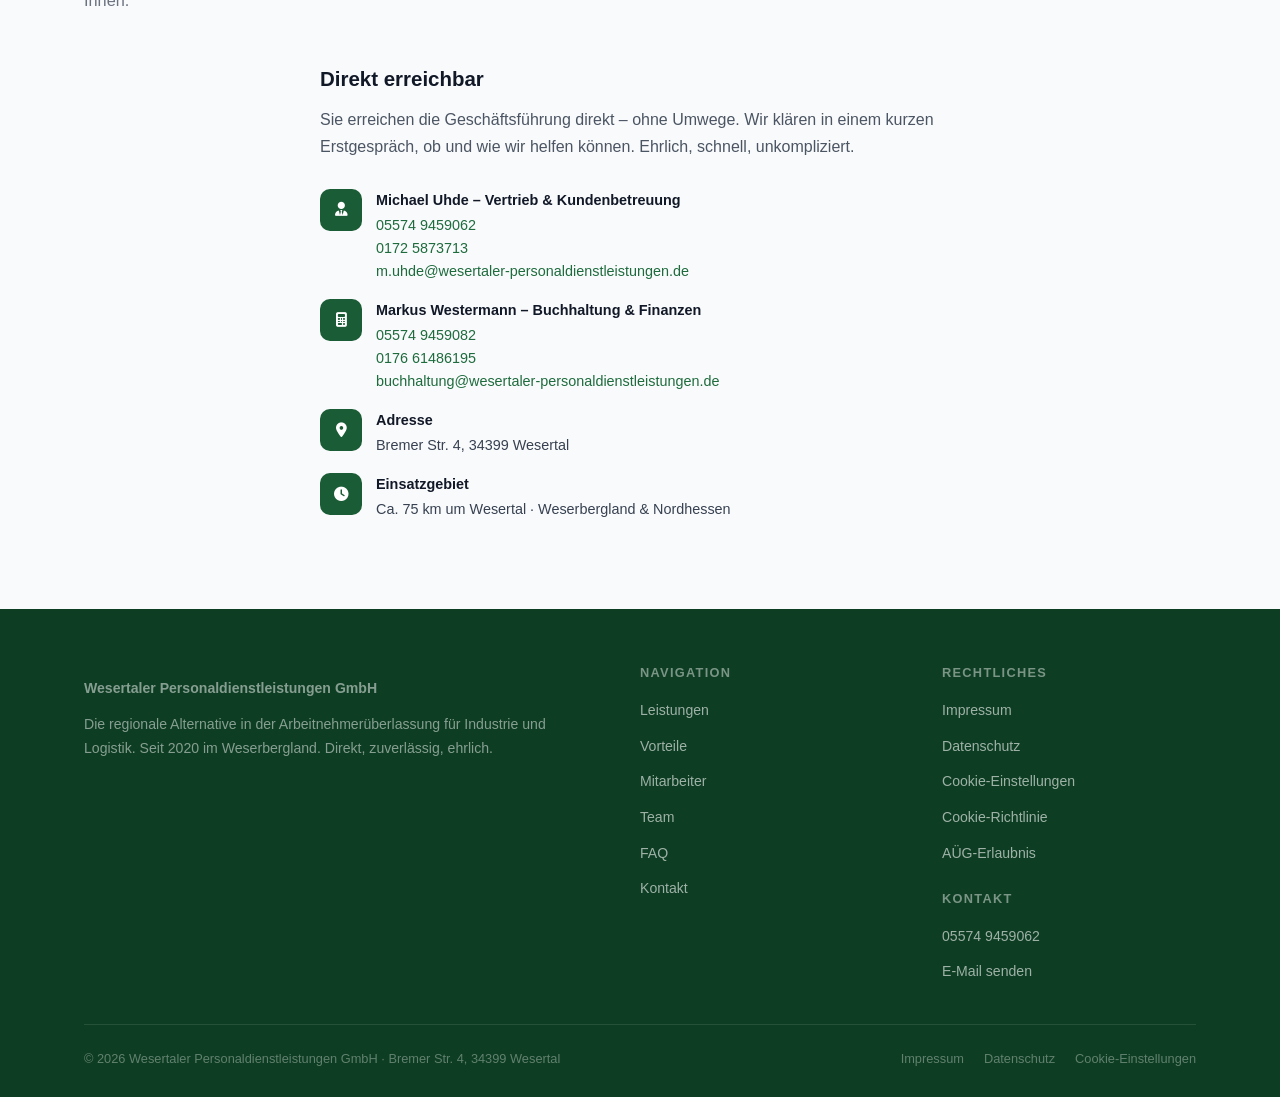
==== commit 15a22496: "Add GVP Trust section to index.html and update llms.txt with GVP membership details. Enhance website" ====
--- a/index.html
+++ b/index.html
@@ -389,6 +389,46 @@
     .ref-name { font-size: .85rem; font-weight: 600; color: #6ee7a0; }
     .ref-co   { font-size: .78rem; color: rgba(255,255,255,.45); }
 
+    /* ===== GVP TRUST ===== */
+    .gvp-trust { background: var(--white); border-top: 1px solid var(--gray100); }
+    .gvp-grid {
+      display: grid; grid-template-columns: minmax(220px, 280px) 1fr;
+      gap: 52px; align-items: start;
+    }
+    .gvp-logo-wrap {
+      background: var(--gray50); border: 1px solid var(--gray200);
+      border-radius: var(--r-lg); padding: 32px 28px; text-align: center;
+    }
+    .gvp-logo-wrap img {
+      width: 100%; max-width: 220px; height: auto; display: block; margin: 0 auto;
+    }
+    .gvp-logo-caption {
+      margin-top: 16px; font-size: .78rem; color: var(--gray500); line-height: 1.55;
+    }
+    .gvp-content .sec-title { font-size: clamp(1.35rem, 2.5vw, 1.95rem); line-height: 1.3; }
+    .gvp-intro {
+      color: var(--gray600); line-height: 1.72; margin: 18px 0 14px;
+    }
+    .gvp-intro:last-of-type { margin-bottom: 20px; }
+    .gvp-lead {
+      font-weight: 700; color: var(--gray900); margin-bottom: 14px; line-height: 1.55;
+    }
+    .gvp-list {
+      list-style: none; display: grid;
+      grid-template-columns: repeat(2, minmax(0, 1fr)); gap: 10px 24px;
+    }
+    .gvp-list li {
+      position: relative; padding-left: 22px;
+      font-size: .93rem; color: var(--gray700); line-height: 1.55;
+    }
+    .gvp-list li::before {
+      content: ''; position: absolute; left: 0; top: .55em;
+      width: 8px; height: 8px; border-radius: 50%; background: var(--brand);
+    }
+    .gvp-more {
+      margin-top: 18px; font-size: .93rem; font-weight: 600; color: var(--g700);
+    }
+
     /* ===== FAQ ===== */
     .faq { background: var(--white); }
     .faq-list { max-width: 820px; margin: 0 auto; }
@@ -507,7 +547,10 @@
       .stat-item:nth-child(2) { border-right: none; }
       .problem-grid,
       .ma-grid,
+      .gvp-grid,
       .kontakt-grid { grid-template-columns: 1fr; }
+      .gvp-list { grid-template-columns: 1fr; }
+      .gvp-logo-wrap { max-width: 320px; margin: 0 auto; }
       .leistungen-grid,
       .vorteile-grid { grid-template-columns: 1fr; }
       .team-grid { grid-template-columns: 1fr; max-width: 400px; }
@@ -1163,6 +1206,61 @@
     </div>
   </section>
 
+  <!-- ===== GVP / VERTRAUEN ===== -->
+  <section class="gvp-trust" id="gvp">
+    <div class="container">
+      <div class="gvp-grid">
+        <div class="gvp-logo-wrap">
+          <a
+            href="https://www.personaldienstleister.de/"
+            target="_blank"
+            rel="noopener noreferrer"
+            aria-label="Gesamtverband der Personaldienstleister e. V. (GVP) – Website"
+          >
+            <img
+              src="gvp-logo.png"
+              alt="Logo GVP – Gesamtverband der Personaldienstleister e. V."
+              loading="lazy"
+              width="220"
+              height="80"
+            >
+          </a>
+          <p class="gvp-logo-caption">
+            Mitglied im Gesamtverband der Personaldienstleister e.&nbsp;V.
+          </p>
+        </div>
+        <div class="gvp-content">
+          <p class="sec-label">Vertrauen &amp; Qualität</p>
+          <h2 class="sec-title">
+            Kunden und Mitarbeiter im Mittelpunkt – Wir sind Mitglied im
+            Gesamtverband der Personaldienstleister e.&nbsp;V. (GVP)
+          </h2>
+          <p class="gvp-intro">
+            Durch übertarifliche Löhne, Sonderzahlungen, Weihnachts- und Urlaubsgeld,
+            einen kostenlosen Fuhrpark und günstige Wohnmöglichkeiten bieten wir
+            unseren Mitarbeitern deutlich mehr als andere Zeitarbeitsfirmen.
+          </p>
+          <p class="gvp-intro">
+            Für Kunden und Mitarbeiter sind die Geschäftsführer bei uns immer direkt
+            ansprechbar – bei jeder Frage und jedem Anliegen.
+          </p>
+          <p class="gvp-lead">
+            Und dieses Konzept hat sich bewährt! Wir bieten mehr Leistung als die Konkurrenz:
+          </p>
+          <ul class="gvp-list">
+            <li>weniger Ausfallzeiten</li>
+            <li>zufriedene und motivierte Mitarbeiter</li>
+            <li>einen dauerhaften Einsatz eingearbeiteter Mitarbeiter</li>
+            <li>direkte Betreuung durch die Geschäftsleitung</li>
+            <li>Transparenz, Zuverlässigkeit, Sicherheit, Sorgfalt und Diskretion</li>
+            <li>Fortbildungen für die Mitarbeiter</li>
+          </ul>
+          <p class="gvp-more">und vieles mehr!</p>
+        </div>
+      </div>
+    </div>
+  </section>
+
   <!-- ===== FAQ ===== -->
   <section class="faq" id="faq">
     <div class="container">
